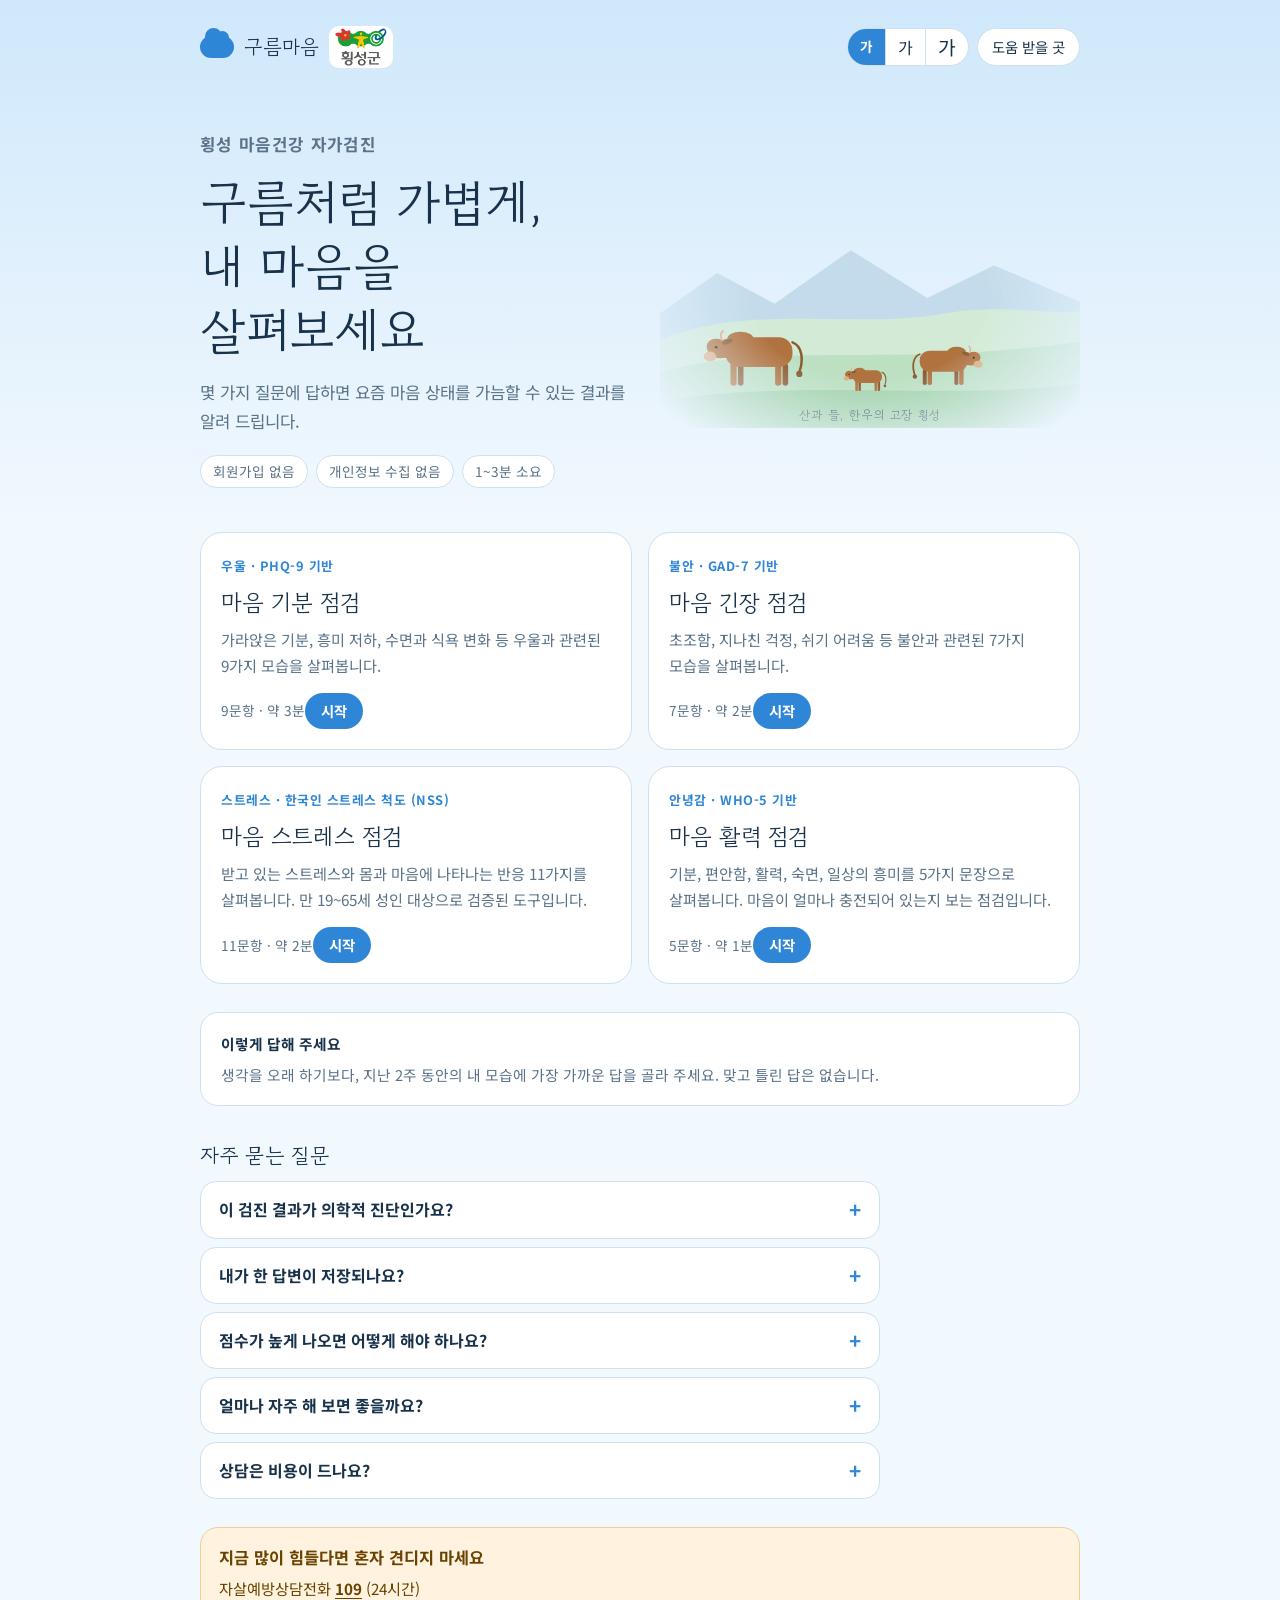
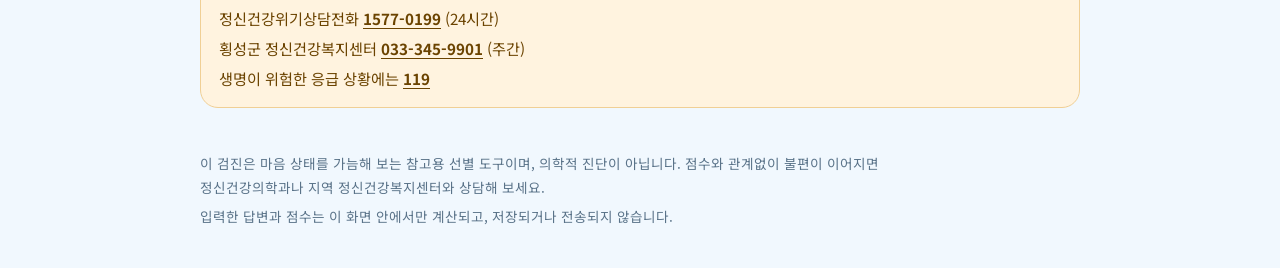
==== index.html @ 6be69896 "Add files via upload" ====
<!doctype html>
<html lang="ko">
<head>
<meta charset="utf-8">
<meta name="viewport" content="width=device-width, initial-scale=1">
<title>구름마음 자가검진</title>
<link rel="stylesheet" href="https://fonts.googleapis.com/css2?family=Gowun+Dodum&family=Noto+Sans+KR:wght@400;500;700&display=swap">
<style>
/* Layout: 하늘 위 구름 무대. 왼쪽 정렬 소개 + 오른쪽 구름 장식, 검진은 한 화면 한 문항 */
:root {
  --sky-top: #cfe8fb;
  --sky-bot: #f1f8fe;
  --bg: #eaf5fd;
  --card: #ffffff;
  --fg: #17324a;
  --muted: #5a7389;
  --line: #cfe0ee;
  --accent: #2f86d6;
  --accent-fg: #ffffff;
  --accent-soft: #dcecfb;
  --cloud: #ffffff;
  --warn-bg: #fff3df;
  --warn-fg: #6b4300;
  --warn-line: #f0cf95;
  --f-display: "Gowun Dodum", "Noto Sans KR", "Apple SD Gothic Neo", "Malgun Gothic", sans-serif;
  --f-body: "Noto Sans KR", "Apple SD Gothic Neo", "Malgun Gothic", sans-serif;
}
@media (prefers-color-scheme: dark) {
  :root:not([data-theme="light"]) {
    --sky-top: #0f2238; --sky-bot: #14293f; --bg: #10253a; --card: #19324a;
    --fg: #e6f0f9; --muted: #9db4c8; --line: #2b4863; --accent: #6bb4f5;
    --accent-fg: #0b1d2f; --accent-soft: #223f5a; --cloud: #2a4a68;
    --warn-bg: #3a2f1a; --warn-fg: #f3d9a4; --warn-line: #6b5326;
    color-scheme: dark;
  }
}
:root[data-theme="dark"] {
  --sky-top: #0f2238; --sky-bot: #14293f; --bg: #10253a; --card: #19324a;
  --fg: #e6f0f9; --muted: #9db4c8; --line: #2b4863; --accent: #6bb4f5;
  --accent-fg: #0b1d2f; --accent-soft: #223f5a; --cloud: #2a4a68;
  --warn-bg: #3a2f1a; --warn-fg: #f3d9a4; --warn-line: #6b5326;
  color-scheme: dark;
}
* { box-sizing: border-box; }
html, body { min-height: 100%; }
body {
  margin: 0;
  background: var(--bg);
  background-image: linear-gradient(180deg, var(--sky-top) 0, var(--sky-bot) 520px);
  background-repeat: no-repeat;
  color: var(--fg);
  font-family: var(--f-body);
  font-size: 1rem;
  line-height: 1.7;
  word-break: keep-all;
  padding-left: max(16px, env(safe-area-inset-left, 0px));
  padding-right: max(16px, env(safe-area-inset-right, 0px));
  padding-block: 20px 40px;
  overflow-x: hidden;
}
.wrap { max-width: 880px; margin: 0 auto; position: relative; z-index: 1; }
h1, h2, h3 { font-family: var(--f-display); font-weight: 400; margin: 0; text-wrap: balance; line-height: 1.3; }
p { margin: 0; }
button { font: inherit; color: inherit; cursor: pointer; }
:focus-visible { outline: 3px solid var(--accent); outline-offset: 2px; }

/* clouds */
.sky { position: absolute; inset: 0 0 auto 0; height: 560px; overflow: hidden; pointer-events: none; z-index: 0; }
.cloud { position: absolute; width: 180px; height: 54px; background: var(--cloud); border-radius: 60px; opacity: .9; animation: drift 60s linear infinite; }
.cloud::before, .cloud::after { content: ""; position: absolute; background: var(--cloud); border-radius: 50%; }
.cloud::before { width: 80px; height: 80px; left: 24px; top: -38px; }
.cloud::after { width: 58px; height: 58px; right: 28px; top: -26px; }
.c1 { top: 70px; left: -200px; animation-duration: 90s; }
.c2 { top: 200px; left: -200px; transform: scale(.62); animation-duration: 120s; animation-delay: -50s; opacity: .7; }
.c3 { top: 340px; left: -200px; transform: scale(1.2); animation-duration: 150s; animation-delay: -90s; opacity: .55; }
@keyframes drift { to { translate: calc(100vw + 420px) 0; } }
@media (prefers-reduced-motion: reduce) { .cloud { animation: none; left: 60%; } .c2 { left: 10%; } .c3 { left: 35%; } }

/* header */
.top { display: flex; align-items: center; justify-content: space-between; gap: 12px; }
.brand { display: inline-flex; align-items: center; gap: 10px; font-family: var(--f-display); font-size: 1.25rem; text-decoration: none; color: var(--fg); background: none; border: 0; padding: 6px 0; }
.brand i { width: 34px; height: 22px; background: var(--accent); border-radius: 14px; position: relative; display: inline-block; }
.brand i::before { content: ""; position: absolute; width: 17px; height: 17px; border-radius: 50%; background: var(--accent); left: 5px; top: -8px; }
.brand i::after { content: ""; position: absolute; width: 13px; height: 13px; border-radius: 50%; background: var(--accent); right: 5px; top: -5px; }
.help-link { font-size: .9rem; color: var(--fg); background: var(--card); border: 1px solid var(--line); border-radius: 999px; padding: 6px 14px; text-decoration: none; }

/* home */
.hero { padding: 56px 0 36px; max-width: 560px; }
.eyebrow { font-size: .85rem; letter-spacing: .08em; color: var(--accent); font-weight: 700; margin-bottom: 10px; }
.hero h1 { font-size: clamp(2rem, 7vw, 3.1rem); margin-bottom: 16px; }
.hero p { color: var(--muted); font-size: 1.05rem; }
.facts { display: flex; flex-wrap: wrap; gap: 8px; margin-top: 20px; }
.facts span { font-size: .85rem; background: var(--card); border: 1px solid var(--line); border-radius: 999px; padding: 4px 12px; color: var(--muted); }

.tests { display: grid; grid-template-columns: repeat(2, minmax(0, 1fr)); gap: 16px; margin-top: 8px; }
@media (max-width: 620px) { .tests { grid-template-columns: minmax(0, 1fr); } }
.test-card { text-align: left; background: var(--card); border: 1px solid var(--line); border-radius: 22px; padding: 22px 20px 20px; display: flex; flex-direction: column; gap: 10px; min-width: 0; transition: transform .15s, border-color .15s; }
.test-card:hover { transform: translateY(-3px); border-color: var(--accent); }
.test-card .tag { font-size: .8rem; color: var(--accent); font-weight: 700; letter-spacing: .04em; }
.test-card h2 { font-size: 1.45rem; }
.test-card p { color: var(--muted); font-size: .95rem; flex: 1; }
.test-card .meta { font-size: .85rem; color: var(--muted); display: flex; justify-content: space-between; align-items: center; margin-top: 4px; }
.test-card .go { background: var(--accent); color: var(--accent-fg); border-radius: 999px; padding: 6px 16px; font-weight: 700; font-size: .9rem; }

.notice { margin-top: 28px; background: var(--card); border: 1px solid var(--line); border-radius: 18px; padding: 18px 20px; color: var(--muted); font-size: .92rem; display: grid; gap: 6px; }
.notice b { color: var(--fg); }

/* quiz */
.panel { margin-top: 36px; background: var(--card); border: 1px solid var(--line); border-radius: 26px; padding: clamp(20px, 5vw, 36px); max-width: 680px; }
.panel-head { display: flex; justify-content: space-between; align-items: baseline; gap: 12px; flex-wrap: wrap; margin-bottom: 14px; }
.panel-head h2 { font-size: 1.3rem; }
.count { font-size: .9rem; color: var(--muted); font-variant-numeric: tabular-nums; }
.bar { height: 10px; background: var(--accent-soft); border-radius: 999px; overflow: hidden; margin-bottom: 26px; }
.bar > div { height: 100%; background: var(--accent); border-radius: 999px; transition: width .3s; }
.period { font-size: .85rem; color: var(--muted); margin-bottom: 6px; }
.q { font-family: var(--f-display); font-size: clamp(1.3rem, 4.6vw, 1.7rem); line-height: 1.5; margin-bottom: 22px; min-height: 3.2em; }
.opts { display: grid; gap: 10px; }
.opt { text-align: left; background: var(--bg); border: 2px solid var(--line); border-radius: 16px; padding: 13px 16px; font-size: 1rem; width: 100%; transition: border-color .12s, background .12s; }
.opt:hover { border-color: var(--accent); }
.opt[aria-pressed="true"] { border-color: var(--accent); background: var(--accent-soft); font-weight: 700; }
.nav { display: flex; justify-content: space-between; gap: 10px; margin-top: 22px; }
.btn { background: transparent; border: 1px solid var(--line); border-radius: 999px; padding: 9px 20px; color: var(--fg); }
.btn.primary { background: var(--accent); color: var(--accent-fg); border-color: var(--accent); font-weight: 700; }
.btn[disabled] { opacity: .4; cursor: default; }

/* result */
.score-row { display: flex; align-items: baseline; gap: 14px; flex-wrap: wrap; margin: 6px 0 14px; }
.score { font-family: var(--f-display); font-size: 3.6rem; line-height: 1; font-variant-numeric: tabular-nums; }
.score small { font-size: 1.2rem; color: var(--muted); }
.level { background: var(--accent-soft); color: var(--fg); border-radius: 999px; padding: 4px 16px; font-weight: 700; }
.scale { display: flex; gap: 4px; margin: 18px 0 8px; }
.scale div { flex: 1; height: 12px; border-radius: 6px; background: var(--accent-soft); min-width: 0; }
.scale div.on { background: var(--accent); }
.scale-labels { display: flex; gap: 4px; font-size: .72rem; color: var(--muted); }
.scale-labels span { flex: 1; text-align: center; min-width: 0; }
.advice { margin-top: 18px; color: var(--fg); }
.crisis { margin-top: 20px; background: var(--warn-bg); color: var(--warn-fg); border: 1px solid var(--warn-line); border-radius: 18px; padding: 16px 18px; font-size: .95rem; display: grid; gap: 4px; }
.crisis b { font-size: 1.02rem; }
.crisis .num { font-variant-numeric: tabular-nums; font-weight: 700; }
.note { margin-top: 10px; font-size: .85rem; color: var(--muted); }
.result-actions { display: flex; flex-wrap: wrap; gap: 10px; margin-top: 24px; }

footer { margin-top: 44px; font-size: .85rem; color: var(--muted); max-width: 680px; display: grid; gap: 6px; }
#help { margin-top: 28px; }

/* 글자 크기 */
:root { --scale: 1; font-size: calc(16px * var(--scale)); }
:root[data-fs="1"] { --scale: 1.15; }
:root[data-fs="2"] { --scale: 1.3; }
.tools { display: flex; align-items: center; gap: 8px; flex-wrap: wrap; justify-content: flex-end; }
.fs { display: inline-flex; border: 1px solid var(--line); border-radius: 999px; background: var(--card); overflow: hidden; }
.fs button { background: none; border: 0; padding: 6px 12px; color: var(--fg); line-height: 1.3; }
.fs button + button { border-left: 1px solid var(--line); }
.fs button[aria-pressed="true"] { background: var(--accent); color: var(--accent-fg); font-weight: 700; }
.fs .s0 { font-size: .85rem; } .fs .s1 { font-size: 1rem; } .fs .s2 { font-size: 1.2rem; }
a.num { color: inherit; text-decoration: underline; text-underline-offset: 3px; }

/* 결과: 다음 행동, 상담 연결 */
.todo { margin-top: 22px; }
.todo h3, .contact h3 { font-size: 1.1rem; margin-bottom: 8px; }
.todo ul { list-style: none; margin: 0; padding: 0; display: grid; gap: 8px; }
.todo li { background: var(--bg); border: 1px solid var(--line); border-radius: 14px; padding: 10px 14px; }
.contact { margin-top: 22px; border: 1px solid var(--line); border-radius: 18px; padding: 16px 18px; display: grid; gap: 6px; }
.contact p { color: var(--muted); font-size: .92rem; }
.contact .row { display: flex; justify-content: space-between; gap: 10px; flex-wrap: wrap; align-items: baseline; border-top: 1px solid var(--line); padding-top: 8px; }
.contact .row:first-of-type { border-top: 0; }
.contact .row span { min-width: 0; }
.contact .row .num { font-weight: 700; font-variant-numeric: tabular-nums; }

/* 자주 묻는 질문 */
#faq { margin-top: 36px; max-width: 680px; }
#faq h2 { font-size: 1.3rem; margin-bottom: 12px; }
#faq details { background: var(--card); border: 1px solid var(--line); border-radius: 16px; padding: 0 18px; margin-bottom: 8px; }
#faq summary { cursor: pointer; padding: 14px 0; font-weight: 700; list-style: none; display: flex; justify-content: space-between; gap: 12px; }
#faq summary::-webkit-details-marker { display: none; }
#faq summary::after { content: "+"; color: var(--accent); font-size: 1.3rem; line-height: 1.3; }
#faq details[open] summary::after { content: "−"; }
#faq details p { color: var(--muted); padding-bottom: 14px; }

/* 횡성 정체성, 마음 날씨 */
:root {
  --ridge: #c3dbea; --cloud2: #dfe7ee; --cloud3: #cdd7e0;
  --m0a: #bfe2fb; --m0b: #eef8ff; --m1a: #c9e1f3; --m1b: #eaf3fa;
  --m2a: #cfd9e3; --m2b: #e8eef3; --m3a: #b9c7d5; --m3b: #dde6ee;
}
@media (prefers-color-scheme: dark) {
  :root:not([data-theme="light"]) {
    --ridge: #1b3550; --cloud2: #3a5169; --cloud3: #46607a;
    --m0a: #1e4a74; --m0b: #2b5f8c; --m1a: #1f3f5f; --m1b: #2a4d6e;
    --m2a: #1d3045; --m2b: #25394e; --m3a: #172636; --m3b: #1e3042;
  }
}
:root[data-theme="dark"] {
  --ridge: #1b3550; --cloud2: #3a5169; --cloud3: #46607a;
  --m0a: #1e4a74; --m0b: #2b5f8c; --m1a: #1f3f5f; --m1b: #2a4d6e;
  --m2a: #1d3045; --m2b: #25394e; --m3a: #172636; --m3b: #1e3042;
}
.sky[data-mood="2"] { --cloud: var(--cloud2); }
.sky[data-mood="3"] { --cloud: var(--cloud3); }
.sky[data-mood="3"] .cloud { opacity: .97; }
.brand .loc-logo { height: 42px; width: auto; border-radius: 10px; background: #fff; padding: 2px 6px; }
.brand .loc { font-family: var(--f-body); font-size: .72rem; color: var(--accent); border: 1px solid var(--accent); border-radius: 999px; padding: 0 8px; line-height: 1.6; }
.pasture .cap { position: absolute; left: 0; right: 0; bottom: 3px; text-align: center; font-family: var(--f-display); font-size: .8rem; color: var(--fg); opacity: .7; letter-spacing: .04em; }

.weather { margin: 4px 0 18px; border-radius: 20px; overflow: hidden; background: linear-gradient(180deg, var(--sa), var(--sb)); }
.weather.m0 { --sa: var(--m0a); --sb: var(--m0b); }
.weather.m1 { --sa: var(--m1a); --sb: var(--m1b); --cloud: var(--cloud); }
.weather.m2 { --sa: var(--m2a); --sb: var(--m2b); --cloud: var(--cloud2); }
.weather.m3 { --sa: var(--m3a); --sb: var(--m3b); --cloud: var(--cloud3); }
.weather svg { display: block; width: 100%; height: auto; max-height: 200px; }
.weather .sc-cloud { fill: var(--cloud); }
.weather .rain line { stroke: var(--accent); stroke-width: 2; stroke-linecap: round; opacity: 0; animation: fall 1.2s linear infinite; }
@keyframes fall { 0% { transform: translateY(-6px); opacity: 0; } 30% { opacity: .8; } 100% { transform: translateY(24px); opacity: 0; } }
@media (prefers-reduced-motion: reduce) { .weather .rain line { animation: none; opacity: .6; } }
.weather .wcap { padding: 10px 16px 14px; background: var(--card); display: flex; flex-wrap: wrap; gap: 2px 12px; align-items: baseline; }
.weather .wname { font-family: var(--f-display); font-size: 1.25rem; }
.weather .wtext { color: var(--muted); font-size: .92rem; }

/* 한우 목장 풍경 */
:root { --hill1: #d3ebd6; --hill2: #bde0c3; --hill3: #a5d3ad; --cow: #b0723f; --cow-dark: #8c5a31; --cow-muzzle: #dcae84; --cow-eye: #2b1a10; }
@media (prefers-color-scheme: dark) {
  :root:not([data-theme="light"]) { --hill1: #1d3a3c; --hill2: #183234; --hill3: #132a2b; --cow: #c48d5c; --cow-dark: #a3714a; --cow-muzzle: #e0b690; }
}
:root[data-theme="dark"] { --hill1: #1d3a3c; --hill2: #183234; --hill3: #132a2b; --cow: #c48d5c; --cow-dark: #a3714a; --cow-muzzle: #e0b690; }
.hero-band { display: grid; grid-template-columns: minmax(0, 1fr) minmax(0, 420px); gap: 8px 20px; align-items: center; }
.hero-band .hero { max-width: none; }
.hero-scene { -webkit-mask-image: radial-gradient(ellipse 62% 70% at 50% 50%, #000 45%, transparent 100%); mask-image: radial-gradient(ellipse 62% 70% at 50% 50%, #000 45%, transparent 100%); }
.hero-scene svg { display: block; width: 100%; height: auto; }
@media (max-width: 760px) {
  .hero-band { grid-template-columns: minmax(0, 1fr); gap: 0; }
  .hero-band .hero { padding-bottom: 8px; }
  .hero-scene { max-width: 340px; margin: 0 auto; width: 100%; }
}
.pasture { position: relative; height: 170px; margin: 28px calc(50% - 50vw) -40px; overflow: hidden; pointer-events: none; }
.pasture .hills { position: absolute; inset: 0; width: 100%; height: 100%; }
.pasture .cow { position: absolute; height: auto; }
.cow1 { left: 7%; bottom: 20px; width: clamp(84px, 14vw, 128px); }
.cow2 { left: 58%; bottom: 40px; width: clamp(64px, 10vw, 92px); transform: scaleX(-1); }
.cow3 { left: 72%; bottom: 18px; width: clamp(46px, 7vw, 64px); }
@media (max-width: 480px) { .cow3 { display: none; } .cow2 { left: 62%; } }
.cw-body { fill: var(--cow); }
.cw-dark { fill: var(--cow-dark); }
.cw-muzzle { fill: var(--cow-muzzle); }
.cw-eye { fill: var(--cow-eye); }
.cw-tail { fill: none; stroke: var(--cow-dark); stroke-width: 4; stroke-linecap: round; }
.cw-horn { fill: none; stroke: var(--cow-muzzle); stroke-width: 3; stroke-linecap: round; }
</style>
</head>
<body><svg width="0" height="0" style="position:absolute" aria-hidden="true" focusable="false">
  <defs>
    <symbol id="hanwoo" viewBox="0 0 200 130">
      <path class="cw-tail" d="M152 50 C168 56 170 78 163 98"/>
      <circle class="cw-dark" cx="163" cy="101" r="5"/>
      <rect class="cw-dark" x="64" y="84" width="9" height="36" rx="4"/>
      <rect class="cw-dark" x="136" y="84" width="9" height="36" rx="4"/>
      <rect class="cw-body" x="44" y="42" width="108" height="48" rx="22"/>
      <ellipse class="cw-body" cx="68" cy="44" rx="21" ry="11"/>
      <rect class="cw-body" x="52" y="80" width="10" height="40" rx="4"/>
      <rect class="cw-body" x="124" y="80" width="10" height="40" rx="4"/>
      <path class="cw-body" d="M40 46 L58 42 L60 78 L38 74 Z"/>
      <ellipse class="cw-body" cx="32" cy="60" rx="19" ry="15" transform="rotate(25 32 60)"/>
      <ellipse class="cw-muzzle" cx="19" cy="73" rx="10" ry="8"/>
      <ellipse class="cw-dark" cx="47" cy="49" rx="9" ry="4" transform="rotate(-20 47 49)"/>
      <path class="cw-horn" d="M38 46 Q34 36 40 32"/>
      <circle class="cw-eye" cx="29" cy="58" r="2.2"/>
    </symbol>
  </defs>
</svg>

<div class="sky" aria-hidden="true"><div class="cloud c1"></div><div class="cloud c2"></div><div class="cloud c3"></div></div>

<div class="wrap">
  <header class="top">
    <button class="brand" id="brand" type="button"><i aria-hidden="true"></i>구름마음<img class="loc-logo" alt="횡성군" width="207" height="150" src="[data-uri]"></button>
    <div class="tools">
      <div class="fs" role="group" aria-label="글자 크기">
        <button type="button" class="s0" data-fs="0" aria-label="글자 보통" aria-pressed="true">가</button>
        <button type="button" class="s1" data-fs="1" aria-label="글자 크게" aria-pressed="false">가</button>
        <button type="button" class="s2" data-fs="2" aria-label="글자 아주 크게" aria-pressed="false">가</button>
      </div>
      <a class="help-link" href="#help" id="helpLink">도움 받을 곳</a>
    </div>
  </header>

  <main id="app"></main>

  <section id="faq" aria-label="자주 묻는 질문">
    <h2>자주 묻는 질문</h2>
    <details><summary>이 검진 결과가 의학적 진단인가요?</summary><p>아닙니다. 지난 2주간의 마음 상태를 가늠해 보는 참고용 선별 도구입니다. 정확한 진단은 정신건강의학과 전문의의 면담으로 이루어집니다.</p></details>
    <details><summary>내가 한 답변이 저장되나요?</summary><p>답변과 점수는 이 화면 안에서만 계산되고 저장되거나 전송되지 않습니다. 창을 닫으면 사라집니다.</p></details>
    <details><summary>점수가 높게 나오면 어떻게 해야 하나요?</summary><p>결과 화면에 안내된 단계별 방법을 먼저 살펴보시고, 불편이 이어지면 횡성군 정신건강복지센터 등 전문 기관에 상담해 보세요. 점수와 관계없이 힘들다면 언제든 상담할 수 있습니다.</p></details>
    <details><summary>얼마나 자주 해 보면 좋을까요?</summary><p>우울과 불안 검진은 지난 2주를 기준으로 하므로, 2주 이상 간격을 두고 다시 해 보시길 권합니다. 마음이 크게 힘들 때는 간격과 관계없이 상담을 먼저 받으세요.</p></details>
    <details><summary>상담은 비용이 드나요?</summary><p>비용과 이용 방법은 다를 수 있으니 먼저 전화로 문의해 주세요. 자살예방상담전화 109와 정신건강위기상담전화 1577-0199, 횡성군 정신건강복지센터 033-345-9901은 무료로 이용할 수 있습니다.</p></details>
  </section>

  <section id="help" aria-label="도움이 필요하시다면?">
    <div class="crisis">
      <b>지금 많이 힘들다면 혼자 견디지 마세요</b>
      <span>자살예방상담전화 <span class="num">109</span> (24시간)</span>
      <span>정신건강위기상담전화 <span class="num">1577-0199</span> (24시간)</span>
      <span>횡성군 정신건강복지센터 <span class="num">033-345-9901</span> (주간)</span>
      <span>생명이 위험한 응급 상황에는 <span class="num">119</span></span>
    </div>
  </section>

  <footer>
    <p>이 검진은 마음 상태를 가늠해 보는 참고용 선별 도구이며, 의학적 진단이 아닙니다. 점수와 관계없이 불편이 이어지면 정신건강의학과나 지역 정신건강복지센터와 상담해 보세요.</p>
    <p>입력한 답변과 점수는 이 화면 안에서만 계산되고, 저장되거나 전송되지 않습니다.</p>
  </footer>

</div>

<script>
var FREQ4 = ["전혀 없었다", "며칠 동안 있었다", "일주일 이상 있었다", "거의 매일 있었다"];
var FREQ_NSS = ["전혀 그렇지 않다", "가끔 그렇다", "자주 그렇다", "거의 매일 그렇다"];
var FREQ6 = ["전혀 아니었다", "가끔 그랬다", "절반 이하로 그랬다", "절반 이상 그랬다", "대부분 그랬다", "항상 그랬다"];

var TESTS = {
  phq9: {
    tag: "우울", name: "마음 기분 점검", sub: "PHQ-9 기반", period: "지난 2주 동안, 다음과 같은 일이 얼마나 자주 있었나요?",
    desc: "가라앉은 기분, 흥미 저하, 수면과 식욕 변화 등 우울과 관련된 9가지 모습을 살펴봅니다.",
    opts: FREQ4, max: 27, minutes: 3,
    items: [
      "일에 흥미나 즐거움을 거의 느끼지 못했다",
      "기분이 가라앉거나 우울하거나 희망이 없다고 느꼈다",
      "잠들기 어렵거나, 자주 깨거나, 너무 많이 잤다",
      "피곤하고 기운이 없었다",
      "입맛이 없거나 반대로 너무 많이 먹었다",
      "내가 실패자 같거나, 나 자신이나 가족을 실망시켰다고 느꼈다",
      "신문을 읽거나 TV를 보는 일에 집중하기 어려웠다",
      "다른 사람이 알아챌 만큼 말과 행동이 느려졌거나, 반대로 가만히 있지 못하고 안절부절못했다",
      "차라리 죽는 게 낫겠다는 생각이나 스스로를 해치고 싶은 생각이 들었다"
    ],
    levels: [
      { to: 4, name: "거의 없음", text: "지금은 우울과 관련된 불편이 크지 않은 편입니다. 규칙적인 수면과 가벼운 산책, 사람들과의 대화처럼 평소 마음을 돌보는 습관을 이어 가세요." },
      { to: 9, name: "가벼운 수준", text: "가벼운 우울 증상이 있을 수 있습니다. 잠, 식사, 햇볕 쬐기 같은 생활 리듬을 먼저 살펴보고, 2주 뒤 다시 한번 점검해 보세요. 불편이 이어지면 상담을 권합니다." },
      { to: 14, name: "중간 수준", text: "일상에 영향을 줄 만한 우울 증상이 있을 수 있습니다. 가까운 정신건강복지센터나 의료기관에서 전문가와 이야기해 보시길 권합니다." },
      { to: 19, name: "다소 심한 수준", text: "우울 증상이 꽤 뚜렷합니다. 혼자 버티기보다 가까운 시일 안에 정신건강의학과 진료나 전문 상담을 받아 보세요." },
      { to: 27, name: "심한 수준", text: "우울 증상이 많이 심한 상태일 수 있습니다. 되도록 빨리 정신건강의학과 진료를 받아 보시길 강하게 권합니다. 주변 사람에게 지금 상태를 알리는 것도 큰 도움이 됩니다." }
    ],
    risk: 8
  },
  gad7: {
    tag: "불안", name: "마음 긴장 점검", sub: "GAD-7 기반", period: "지난 2주 동안, 다음과 같은 일이 얼마나 자주 있었나요?",
    desc: "초조함, 지나친 걱정, 쉬기 어려움 등 불안과 관련된 7가지 모습을 살펴봅니다.",
    opts: FREQ4, max: 21, minutes: 2,
    items: [
      "초조하거나 불안하거나 긴장되었다",
      "걱정을 멈추거나 조절하기 어려웠다",
      "여러 가지 일에 대해 지나치게 걱정했다",
      "편안하게 쉬기가 어려웠다",
      "너무 안절부절못해서 가만히 있기 힘들었다",
      "쉽게 짜증이 나거나 화가 났다",
      "끔찍한 일이 생길 것 같아 두려웠다"
    ],
    levels: [
      { to: 4, name: "거의 없음", text: "불안과 관련된 불편은 크지 않은 편입니다. 지금의 생활 리듬과 휴식 방법을 잘 유지해 주세요." },
      { to: 9, name: "가벼운 수준", text: "가벼운 불안이 있을 수 있습니다. 천천히 숨 쉬기, 스트레칭, 카페인 줄이기 같은 방법을 시도해 보고 2주 뒤 다시 점검해 보세요." },
      { to: 14, name: "중간 수준", text: "일상에 영향을 줄 수 있는 불안이 있을 수 있습니다. 지역 정신건강복지센터나 의료기관에서 상담해 보시길 권합니다." },
      { to: 21, name: "심한 수준", text: "불안 증상이 심한 상태일 수 있습니다. 가까운 시일 안에 정신건강의학과 진료나 전문 상담을 받아 보세요." }
    ]
  },
  who5: {
    tag: "안녕감", name: "마음 활력 점검", sub: "WHO-5 기반", period: "지난 2주 동안, 나는 이렇게 지냈다.",
    desc: "기분, 편안함, 활력, 숙면, 일상의 흥미를 5가지 문장으로 살펴봅니다. 마음이 얼마나 충전되어 있는지 보는 점검입니다.",
    opts: FREQ6, base: 0, max: 25, minutes: 1, percent: true,
    items: [
      "밝고 기분 좋게 지냈다",
      "차분하고 편안하게 지냈다",
      "활기차고 힘이 넘쳤다",
      "상쾌하고 푹 쉰 느낌으로 일어났다",
      "하루하루가 흥미로운 일들로 채워져 있었다"
    ],
    levels: [
      { to: 28, name: "많이 낮음", text: "마음의 활력이 많이 떨어져 있는 상태일 수 있습니다. 우울 점검도 함께 해 보시고, 가까운 전문가와 상담해 보시길 권합니다." },
      { to: 50, name: "낮은 편", text: "마음의 활력이 낮은 편입니다. 충분한 휴식과 즐거운 활동을 일부러 일정에 넣어 보고, 우울 점검도 함께 해 보세요." },
      { to: 76, name: "보통", text: "대체로 무난하게 지내고 있습니다. 활력을 더하는 활동이 무엇인지 찾아 꾸준히 이어 가 보세요." },
      { to: 100, name: "좋은 편", text: "마음이 잘 충전되어 있는 상태입니다. 지금의 좋은 습관을 이어 가세요." }
    ]
  },
  /* 한국인 스트레스 척도(NSS) 표준형 11문항. 보건복지부 한국인 정신건강 척도 사용자 지침서 표35, 점수 구분은 같은 지침서 4장 해석 기준 */
  nss: {
    tag: "스트레스", name: "마음 스트레스 점검", sub: "한국인 스트레스 척도 (NSS)", period: "최근 2주간, 각 문항에 해당하는 증상을 얼마나 자주 경험하였나요?",
    desc: "받고 있는 스트레스와 몸과 마음에 나타나는 반응 11가지를 살펴봅니다. 만 19~65세 성인 대상으로 검증된 도구입니다.",
    opts: FREQ_NSS, max: 33, minutes: 2,
    note: "이 도구는 만 19~65세 성인을 대상으로 검증되었습니다. 청소년과 65세 이상은 참고용으로만 봐 주세요.",
    items: [
      "스트레스를 많이 받는다",
      "변화에 적응하기 어렵다",
      "문제가 생기면 직접 처리할 자신이 없다",
      "머리가 아프다",
      "어지럽다",
      "소화가 안 된다",
      "가슴이 답답하다",
      "불안하고 초조하다",
      "쉽게 화가 난다",
      "쉽게 짜증이 난다",
      "뭘 자꾸 먹게 된다"
    ],
    levels: [
      { to: 10, name: "낮은 수준", text: "스트레스가 낮은 수준입니다. 지금의 휴식과 생활 리듬을 잘 이어 가세요." },
      { to: 20, name: "중등도 이상", text: "중등도 이상의 스트레스가 있을 수 있습니다. 11점 이상이면 정신건강의학과 등 전문가의 평가를 받아 보시길 권합니다." },
      { to: 33, name: "매우 높은 수준", text: "매우 높은 수준의 스트레스입니다. 21점 이상은 전문적인 평가가 반드시 필요한 상태로 해석할 수 있으니, 가까운 시일 안에 정신건강의학과나 정신건강복지센터를 이용해 주세요." }
    ]
  }
};
var ORDER = ["phq9", "gad7", "nss", "who5"];

/* 단계별 오늘 해 볼 일 (levels 순서와 같음) */
var ACTIONS = {
  phq9: [
    ["매일 비슷한 시간에 자고 일어나는 리듬을 이어 가세요", "하루 15분 정도 햇볕을 쬐며 걸어 보세요", "가까운 사람과 안부를 나누는 시간을 가져 보세요"],
    ["취침 전 화면 보는 시간을 줄여 보세요", "오늘 할 수 있는 작은 일 하나만 정해서 해 보세요", "2주 뒤 이 검진을 다시 해 보세요"],
    ["하루 중 가장 컨디션이 좋은 시간에 가벼운 산책을 해 보세요", "지금 느끼는 감정을 믿을 만한 사람에게 이야기해 보세요", "상담 예약을 이번 주 안에 해 보세요"],
    ["혼자 견디지 말고 가까운 사람에게 지금 상태를 알려 주세요", "정신건강의학과나 센터 상담을 가까운 날짜로 잡아 보세요", "잠과 식사를 최소한이라도 챙겨 보세요"],
    ["오늘 안에 가족이나 가까운 사람에게 힘든 상태를 알려 주세요", "아래 연락처로 전화해 상담을 받아 보세요", "되도록 빨리 정신건강의학과 진료를 받아 보세요"]
  ],
  gad7: [
    ["지금의 휴식 방법을 꾸준히 이어 가세요", "가벼운 운동이나 스트레칭을 생활에 넣어 보세요", "충분히 자고 규칙적으로 식사하세요"],
    ["천천히 숨을 4초 들이쉬고 6초 내쉬기를 다섯 번 해 보세요", "커피와 에너지 음료를 줄여 보세요", "걱정되는 일을 종이에 적어 보세요"],
    ["걱정이 클 때 몸을 먼저 풀어 주는 스트레칭을 해 보세요", "믿을 만한 사람에게 걱정을 이야기해 보세요", "센터나 의료기관 상담을 알아보세요"],
    ["혼자 견디지 말고 가까운 사람에게 상태를 알려 주세요", "가까운 시일 안에 상담이나 진료 예약을 잡아 보세요", "숨이 가쁘면 천천히 내쉬는 호흡부터 해 보세요"]
  ],
  nss: [
    ["지금의 휴식 방법을 꾸준히 이어 가세요", "가벼운 산책이나 스트레칭을 생활에 넣어 보세요", "충분히 자고 규칙적으로 식사하세요"],
    ["스트레스가 쌓이는 상황이 언제인지 적어 보세요", "천천히 숨을 4초 들이쉬고 6초 내쉬기를 다섯 번 해 보세요", "믿을 만한 사람에게 힘든 점을 이야기하고, 상담도 알아보세요"],
    ["혼자 견디지 말고 가까운 사람에게 지금 상태를 알려 주세요", "가까운 시일 안에 정신건강의학과나 센터 상담을 잡아 보세요", "잠과 식사를 최소한이라도 챙겨 보세요"]
  ],
  who5: [
    ["충분히 쉬고 몸을 따뜻하게 돌봐 주세요", "우울 검진도 함께 해 보세요", "상담을 받아 보시길 권합니다"],
    ["즐거웠던 활동 하나를 이번 주 일정에 넣어 보세요", "가볍게 걷고 햇볕을 쬐어 보세요", "우울 검진도 함께 해 보세요"],
    ["활력을 주는 활동이 무엇인지 적어 보세요", "규칙적인 수면과 식사를 이어 가세요", "주변 사람과 시간을 보내 보세요"],
    ["지금의 좋은 습관을 이어 가세요", "힘들어하는 주변 사람에게 안부를 물어 보세요", "한 달 뒤 다시 점검해 보세요"]
  ]
};

/* 전화번호를 눌러 바로 걸 수 있게 합니다 (번호는 글자로도 항상 보입니다) */
function linkNums() {
  document.querySelectorAll("span.num").forEach(function (n) {
    var d = n.textContent.replace(/[^0-9]/g, "");
    if (!d) return;
    var a = document.createElement("a");
    a.className = "num";
    a.href = "tel:" + d;
    a.textContent = n.textContent;
    n.replaceWith(a);
  });
}

/* 글자 크기 (0 보통, 1 크게, 2 아주 크게) */
function setFs(v) {
  var root = document.documentElement;
  if (v === 0) root.removeAttribute("data-fs"); else root.setAttribute("data-fs", String(v));
  document.querySelectorAll(".fs button").forEach(function (b) {
    b.setAttribute("aria-pressed", String(Number(b.dataset.fs) === v));
  });
  try { localStorage.setItem("fs", String(v)); } catch (e) {}
}
document.querySelector(".fs").addEventListener("click", function (e) {
  var b = e.target.closest("button");
  if (b) setFs(Number(b.dataset.fs));
});
(function () {
  var v = 0;
  try { v = Number(localStorage.getItem("fs")) || 0; } catch (e) {}
  if (v > 0 && v <= 2) setFs(v);
})();

/* 방문 통계 (GoatCounter). GoatCounter 가입 시 정한 사이트 코드를 아래 따옴표 안에 넣으면 켜집니다.
   예) "maeum" → https://maeum.goatcounter.com 비워 두면 통계는 꺼져 있고 외부로 아무것도 보내지 않습니다. */
var GC_CODE = "";

function loadStats() {
  if (!GC_CODE) return;
  var s = document.createElement("script");
  s.async = true;
  s.src = "https://gc.zgo.at/count.js";
  s.setAttribute("data-goatcounter", "https://" + GC_CODE + ".goatcounter.com/count");
  document.head.appendChild(s);
  var p = document.createElement("p");
  p.textContent = "방문 횟수와 검진 완료 횟수를 세기 위해 GoatCounter 통계를 사용합니다. 쿠키를 쓰지 않으며, 답변과 점수는 보내지 않습니다.";
  var f = document.querySelector("footer");
  if (f) f.appendChild(p);
}

/* 검진을 끝까지 마친 횟수만 보냅니다. 답변과 점수는 보내지 않습니다. */
function track(path, title) {
  try {
    if (window.goatcounter && window.goatcounter.count) {
      window.goatcounter.count({ path: path, title: title, event: true });
    }
  } catch (e) {}
}

var app = document.getElementById("app");
var state = { id: null, i: 0, ans: [] };

function esc(s) { return String(s).replace(/[&<>]/g, function (c) { return { "&": "&amp;", "<": "&lt;", ">": "&gt;" }[c]; }); }

function setMood(m) {
  var s = document.querySelector(".sky");
  if (m === null) s.removeAttribute("data-mood"); else s.setAttribute("data-mood", String(m));
}

var WEATHER = [
  { name: "맑음", text: "마음이 티 없이 맑은 날이에요." },
  { name: "구름 조금", text: "구름이 조금 껴 있어요. 잠깐 쉬어 가요." },
  { name: "흐림", text: "마음에 구름이 많이 낀 날이에요. 혼자 두지 마세요." },
  { name: "비", text: "비가 내리는 날이에요. 혼자 맞지 말고 도움의 우산을 함께 써요." }
];

function cloudG(x, y, s) {
  return '<g transform="translate(' + x + " " + y + ") scale(" + s + ')" class="sc-cloud"><ellipse cx="30" cy="22" rx="30" ry="12"/><circle cx="22" cy="14" r="13"/><circle cx="42" cy="10" r="16"/></g>';
}
function sunG(x, y, r) {
  var rays = "";
  for (var a = 0; a < 8; a++) {
    var rad = a * Math.PI / 4, c = Math.cos(rad), d = Math.sin(rad);
    rays += '<line x1="' + (x + c * (r + 5)).toFixed(1) + '" y1="' + (y + d * (r + 5)).toFixed(1) + '" x2="' + (x + c * (r + 13)).toFixed(1) + '" y2="' + (y + d * (r + 13)).toFixed(1) + '" stroke="#ffc94d" stroke-width="3" stroke-linecap="round"/>';
  }
  return '<circle cx="' + x + '" cy="' + y + '" r="' + r + '" fill="#ffc94d"/>' + rays;
}
function sceneHtml(m) {
  var sky = "";
  if (m === 0) sky = sunG(74, 46, 20) + cloudG(290, 24, 0.7);
  if (m === 1) sky = sunG(96, 44, 20) + cloudG(62, 30, 1) + cloudG(300, 22, 0.6);
  if (m === 2) sky = cloudG(30, 16, 1.2) + cloudG(150, 34, 1) + cloudG(290, 12, 1.1);
  var rain = "";
  if (m === 3) {
    sky = cloudG(30, 12, 1.3) + cloudG(150, 28, 1.1) + cloudG(285, 8, 1.2);
    rain = '<g class="rain">';
    for (var k = 0; k < 14; k++) {
      var x = 30 + k * 26;
      rain += '<line x1="' + x + '" y1="64" x2="' + (x - 4) + '" y2="76" style="animation-delay:' + ((k % 5) * 0.22).toFixed(2) + 's"/>';
    }
    rain += "</g>";
  }
  var w = WEATHER[m];
  return '<div class="weather m' + m + '"><svg viewBox="0 0 400 140" preserveAspectRatio="xMidYMid slice" aria-hidden="true">' +
    sky + '<path d="M0 100 L60 74 L110 96 L170 62 L240 98 L300 70 L360 94 L400 80 L400 140 L0 140Z" fill="var(--ridge)"/>' +
    '<path d="M0 140 L0 112 C80 96 170 106 240 102 C310 98 360 106 400 100 L400 140Z" fill="var(--hill2)"/>' +
    '<use href="#hanwoo" x="245" y="64" width="100" height="65"/>' + rain + "</svg>" +
    '<div class="wcap"><span class="wname">오늘 마음 날씨 · ' + w.name + '</span><span class="wtext">' + w.text + "</span></div></div>";
}

/* 첫 화면 오른쪽(휴대폰에서는 소개 아래)에 놓이는 횡성 목장 풍경 */
var HERO_SCENE = '<div class="hero-scene" aria-hidden="true"><svg viewBox="0 0 440 270" preserveAspectRatio="xMidYMid meet">' +
  '<path d="M0 150 L60 108 L120 140 L200 84 L280 134 L350 100 L440 138 L440 270 L0 270Z" fill="var(--ridge)"/>' +
  '<path d="M0 178 C100 138 200 168 300 150 C360 140 410 152 440 148 L440 270 L0 270Z" fill="var(--hill1)"/>' +
  '<path d="M0 212 C120 178 240 208 440 180 L440 270 L0 270Z" fill="var(--hill2)"/>' +
  '<path d="M0 242 C150 218 300 242 440 224 L440 270 L0 270Z" fill="var(--hill3)"/>' +
  '<use href="#hanwoo" x="40" y="148" width="130" height="84.5"/>' +
  '<use href="#hanwoo" transform="translate(342 170) scale(-1 1)" x="0" y="0" width="92" height="59.8"/>' +
  '<use href="#hanwoo" x="190" y="198" width="56" height="36.4"/>' +
  '<text x="220" y="262" text-anchor="middle" font-family="Gowun Dodum, Noto Sans KR, sans-serif" font-size="13" letter-spacing="0.6" fill="var(--fg)" opacity="0.72">산과 들, 한우의 고장 횡성</text>' +
  "</svg></div>";

function renderHome() {
  setMood(null);
  state = { id: null, i: 0, ans: [] };
  var cards = ORDER.map(function (id) {
    var t = TESTS[id];
    return '<button class="test-card" type="button" data-test="' + id + '">' +
      '<span class="tag">' + t.tag + " · " + t.sub + "</span>" +
      "<h2>" + t.name + "</h2><p>" + t.desc + "</p>" +
      '<span class="meta"><span>' + t.items.length + "문항 · 약 " + t.minutes + '분</span><span class="go">시작</span></span></button>';
  }).join("");
  app.innerHTML =
    '<div class="hero-band"><section class="hero"><p class="eyebrow">횡성 마음건강 자가검진</p>' +
    "<h1>구름처럼 가볍게,<br>내 마음을 살펴보세요</h1>" +
    "<p>몇 가지 질문에 답하면 요즘 마음 상태를 가늠할 수 있는 결과를 알려 드립니다.</p>" +
    '<div class="facts"><span>회원가입 없음</span><span>개인정보 수집 없음</span><span>1~3분 소요</span></div></section>' + HERO_SCENE + "</div>" +
    '<section class="tests" aria-label="검진 선택">' + cards + "</section>" +
    '<div class="notice"><p><b>이렇게 답해 주세요</b></p><p>생각을 오래 하기보다, 지난 2주 동안의 내 모습에 가장 가까운 답을 골라 주세요. 맞고 틀린 답은 없습니다.</p></div>';
  window.scrollTo(0, 0);
}

function renderQuestion() {
  var t = TESTS[state.id], n = t.items.length, sel = state.ans[state.i];
  var opts = t.opts.map(function (label, v) {
    return '<button class="opt" type="button" data-v="' + v + '" aria-pressed="' + (sel === v) + '">' + esc(label) + "</button>";
  }).join("");
  app.innerHTML =
    '<section class="panel" aria-live="polite"><div class="panel-head"><h2>' + t.name + '</h2><span class="count">' + (state.i + 1) + " / " + n + "</span></div>" +
    '<div class="bar" role="progressbar" aria-valuemin="0" aria-valuemax="' + n + '" aria-valuenow="' + state.i + '"><div style="width:' + (state.i / n * 100) + '%"></div></div>' +
    '<p class="period">' + t.period + "</p>" +
    '<p class="q">' + esc(t.items[state.i]) + "</p>" +
    '<div class="opts">' + opts + "</div>" +
    '<div class="nav"><button class="btn" type="button" id="prev">' + (state.i === 0 ? "처음으로" : "이전") + "</button>" +
    '<button class="btn primary" type="button" id="next"' + (sel === undefined ? " disabled" : "") + ">" + (state.i === n - 1 ? "결과 보기" : "다음") + "</button></div></section>";
}

function renderResult() {
  var t = TESTS[state.id];
  track("complete-" + state.id, t.name + " 검진 완료");
  var raw = state.ans.reduce(function (a, b) { return a + b; }, 0);
  var shown = t.percent ? raw * 4 : raw;
  var lvIdx = 0;
  for (var k = 0; k < t.levels.length; k++) { if (shown <= t.levels[k].to) { lvIdx = k; break; } lvIdx = k; }
  var lv = t.levels[lvIdx];
  var unit = t.percent ? "/ 100" : "/ " + t.max;
  var segs = t.levels.map(function (_, j) { return '<div class="' + (j <= lvIdx ? "on" : "") + '"></div>'; }).join("");
  var labs = t.levels.map(function (l) { return "<span>" + l.name + "</span>"; }).join("");
  var risk = t.risk !== undefined && state.ans[t.risk] > 0;
  var concern = state.id === "who5" ? lvIdx <= 1 : lvIdx >= 1;
  var sev = state.id === "who5" ? t.levels.length - 1 - lvIdx : lvIdx;
  var mood = Math.round(sev / (t.levels.length - 1) * 3);
  if (risk) mood = Math.max(mood, 2);
  setMood(mood);
  var riskBox = risk ?
    '<div class="crisis"><b>마지막 문항에 응답하신 내용이 마음에 걸립니다</b><span>죽고 싶거나 스스로를 해치고 싶은 생각이 든다면, 점수와 상관없이 지금 바로 누군가에게 알려 주세요.</span><span>자살예방상담전화 <span class="num">109</span> (24시간, 무료)</span><span>정신건강위기상담전화 <span class="num">1577-0199</span></span><span>횡성군 정신건강복지센터 <span class="num">033-345-9901</span> (주간)</span><span>지금 위험하다고 느껴지면 <span class="num">119</span></span></div>' : "";
  var others = ORDER.filter(function (x) { return x !== state.id; }).map(function (x) {
    return '<button class="btn" type="button" data-test="' + x + '">' + TESTS[x].name + "</button>";
  }).join("");
  app.innerHTML =
    '<section class="panel"><div class="panel-head"><h2>' + t.name + ' 결과</h2><span class="count">' + t.sub + "</span></div>" + sceneHtml(mood) +
    '<div class="score-row"><span class="score">' + shown + " <small>" + unit + '</small></span><span class="level">' + lv.name + "</span></div>" +
    '<div class="scale" aria-hidden="true">' + segs + '</div><div class="scale-labels" aria-hidden="true">' + labs + "</div>" +
    '<p class="advice">' + lv.text + "</p>" + (t.note ? '<p class="note">' + t.note + "</p>" : "") + riskBox +
    '<div class="todo"><h3>오늘 해 볼 일</h3><ul>' + ACTIONS[state.id][lvIdx].map(function (a) { return "<li>" + a + "</li>"; }).join("") + "</ul></div>" +
    '<div class="contact"><h3>' + (concern ? "전문가와 이야기해 보고 싶다면" : "필요할 때 언제든 이용하세요") + "</h3>" +
    "<p>번호를 누르면 바로 전화를 걸 수 있습니다.</p>" +
    '<div class="row"><span>횡성군 정신건강복지센터 (주간)</span><span class="num">033-345-9901</span></div>' +
    '<div class="row"><span>정신건강위기상담전화 (24시간)</span><span class="num">1577-0199</span></div>' +
    '<div class="row"><span>자살예방상담전화 (24시간, 무료)</span><span class="num">109</span></div></div>' +
    '<div class="result-actions"><button class="btn primary" type="button" id="again">다시 하기</button><button class="btn" type="button" id="homeBtn">검진 목록</button>' + others + "</div></section>";
  linkNums();
  window.scrollTo(0, 0);
}

function start(id) {
  setMood(null);
  state = { id: id, i: 0, ans: [] };
  renderQuestion();
  window.scrollTo(0, 0);
}

app.addEventListener("click", function (e) {
  var el = e.target.closest("button");
  if (!el) return;
  if (el.dataset.test) { location.hash = el.dataset.test; return; }
  if (el.id === "again") { start(state.id); return; }
  if (el.id === "homeBtn") { location.hash = "home"; return; }
  if (!state.id) return;
  var n = TESTS[state.id].items.length;
  if (el.classList.contains("opt")) {
    state.ans[state.i] = Number(el.dataset.v);
    var last = state.i === n - 1;
    if (!last) { renderQuestion(); setTimeout(function () { state.i++; renderQuestion(); }, 180); }
    else { renderQuestion(); }
  } else if (el.id === "next") {
    if (state.ans[state.i] === undefined) return;
    if (state.i === n - 1) renderResult(); else { state.i++; renderQuestion(); }
  } else if (el.id === "prev") {
    if (state.i === 0) location.hash = "home"; else { state.i--; renderQuestion(); }
  }
});

document.getElementById("brand").addEventListener("click", function () {
  if (location.hash === "#home" || location.hash === "") renderHome(); else location.hash = "home";
});
document.getElementById("helpLink").addEventListener("click", function (e) {
  e.preventDefault();
  document.getElementById("help").scrollIntoView({ behavior: "smooth" });
});

function route() {
  var h = location.hash.replace("#", "");
  if (TESTS[h]) start(h); else renderHome();
}
window.addEventListener("hashchange", route);
route();
loadStats();
linkNums();
</script>
</body>
</html>
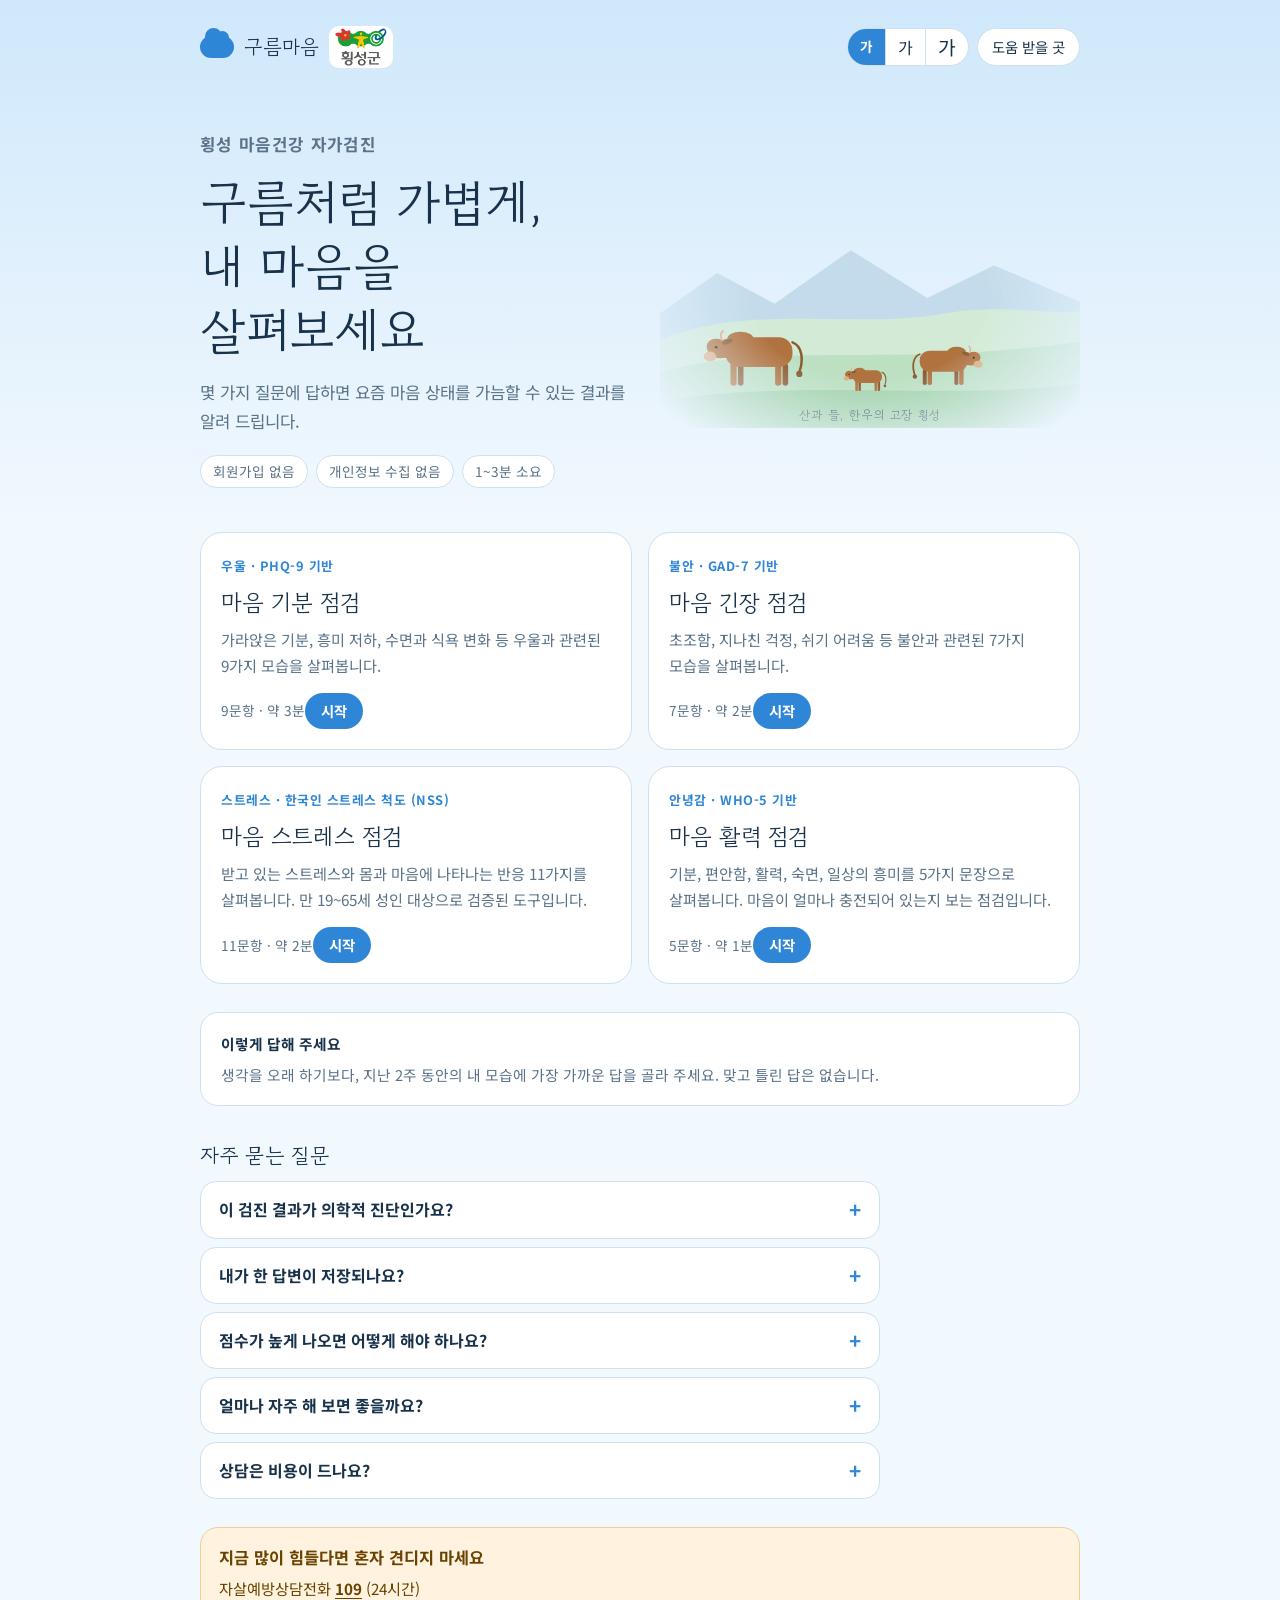
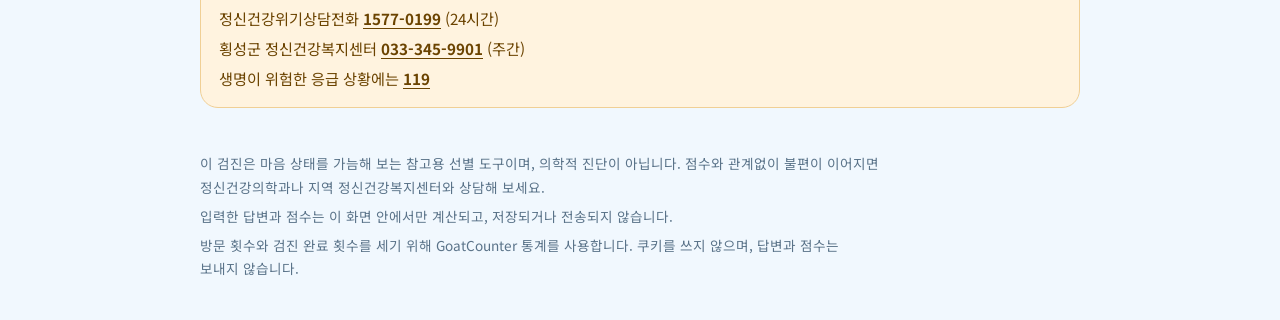
==== commit 6d9dc834: "Update GoatCounter site code" ====
--- a/index.html
+++ b/index.html
@@ -468,7 +468,7 @@
 
 /* 방문 통계 (GoatCounter). GoatCounter 가입 시 정한 사이트 코드를 아래 따옴표 안에 넣으면 켜집니다.
    예) "maeum" → https://maeum.goatcounter.com 비워 두면 통계는 꺼져 있고 외부로 아무것도 보내지 않습니다. */
-var GC_CODE = "";
+var GC_CODE = "hsg-liferespect";
 
 function loadStats() {
   if (!GC_CODE) return;
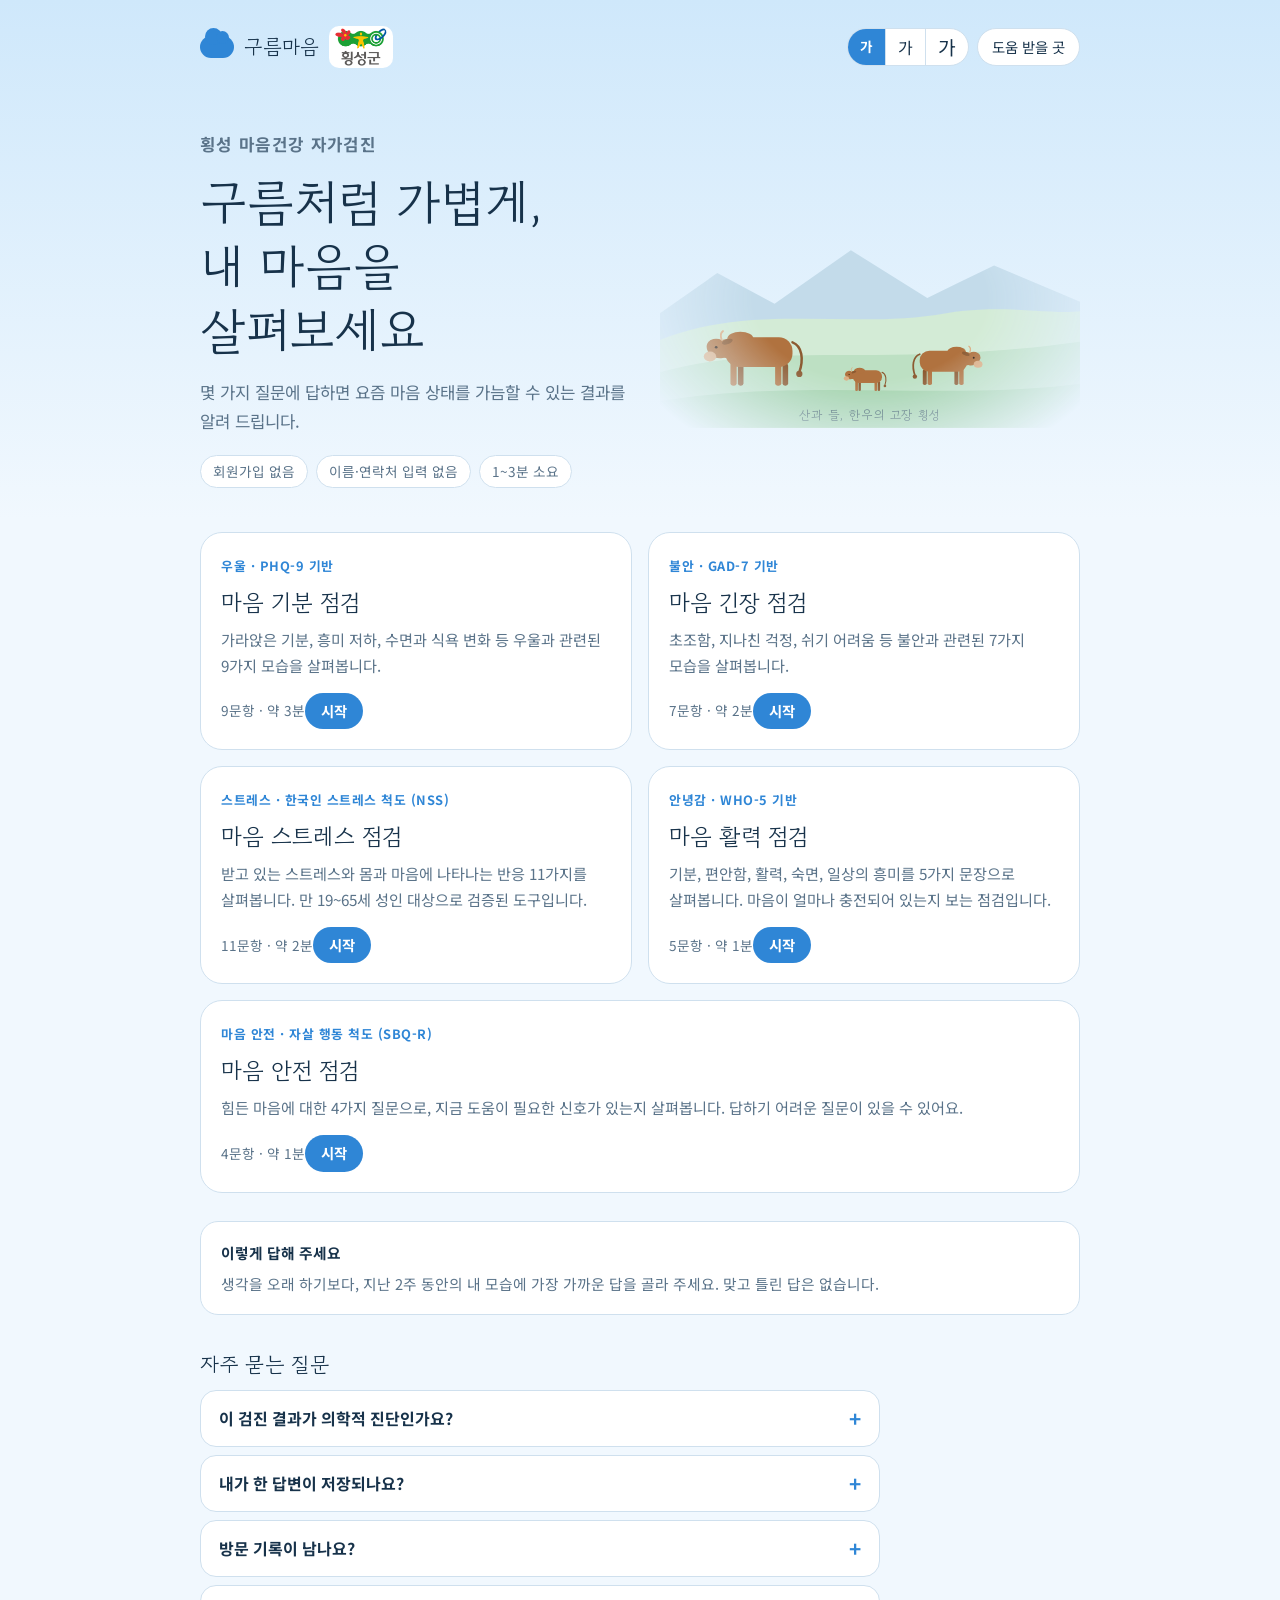
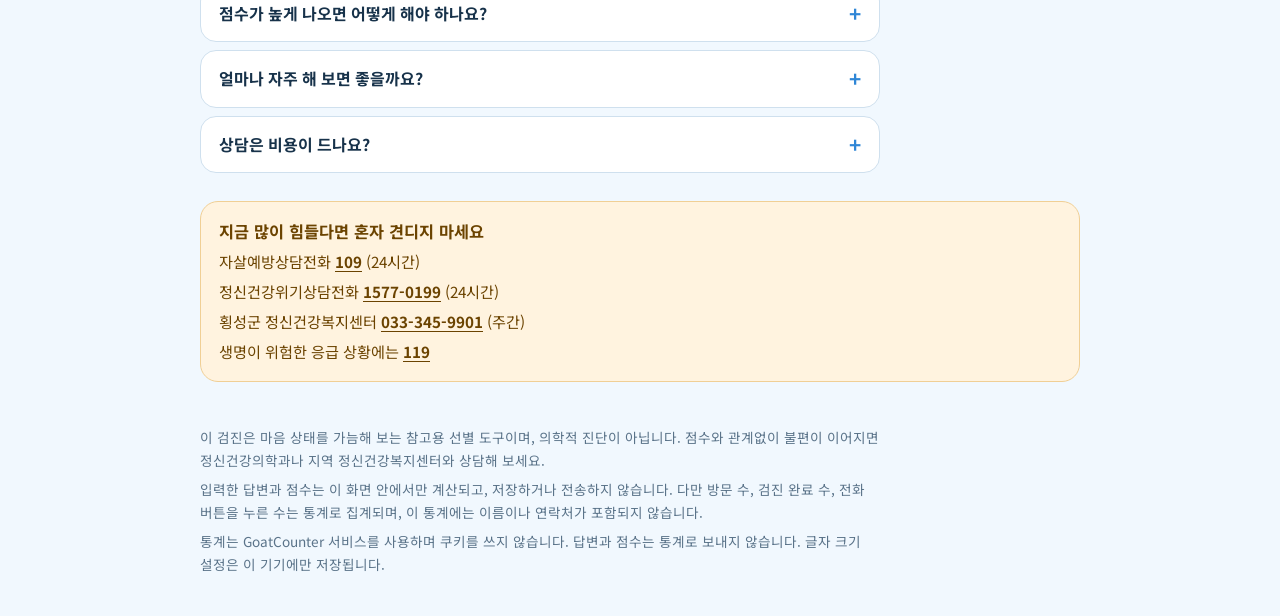
==== commit 12cefbdf: "Add files via upload" ====
--- a/index.html
+++ b/index.html
@@ -94,6 +94,7 @@
 
 .tests { display: grid; grid-template-columns: repeat(2, minmax(0, 1fr)); gap: 16px; margin-top: 8px; }
 @media (max-width: 620px) { .tests { grid-template-columns: minmax(0, 1fr); } }
+.tests .test-card:last-child:nth-child(odd) { grid-column: 1 / -1; }
 .test-card { text-align: left; background: var(--card); border: 1px solid var(--line); border-radius: 22px; padding: 22px 20px 20px; display: flex; flex-direction: column; gap: 10px; min-width: 0; transition: transform .15s, border-color .15s; }
 .test-card:hover { transform: translateY(-3px); border-color: var(--accent); }
 .test-card .tag { font-size: .8rem; color: var(--accent); font-weight: 700; letter-spacing: .04em; }
@@ -111,7 +112,27 @@
 .panel-head h2 { font-size: 1.3rem; }
 .count { font-size: .9rem; color: var(--muted); font-variant-numeric: tabular-nums; }
 .bar { height: 10px; background: var(--accent-soft); border-radius: 999px; overflow: hidden; margin-bottom: 26px; }
-.bar > div { height: 100%; background: var(--accent); border-radius: 999px; transition: width .3s; }
+.bar > div { height: 100%; background: var(--accent); border-radius: 999px; transition: width .45s cubic-bezier(.22, .8, .3, 1); }
+
+/* 화면 전환 */
+@keyframes rise { from { opacity: 0; transform: translateY(10px); } to { opacity: 1; transform: none; } }
+@keyframes slidein { from { opacity: 0; transform: translateX(var(--dx, 14px)); } to { opacity: 1; transform: none; } }
+@keyframes growx { from { transform: scaleX(0); } to { transform: scaleX(1); } }
+#app > * { animation: rise .38s ease both; }
+#app > .tests { animation-delay: .08s; }
+#app > .notice { animation-delay: .14s; }
+#app > .panel.stay { animation: none; }
+.qstage { animation: slidein .28s ease both; }
+.qstage.back { --dx: -14px; }
+.qstage.still { animation: none; }
+.qstage.leaving { opacity: 0; transform: translateX(-14px); transition: opacity .15s ease, transform .15s ease; animation: none; }
+.scale div.on { transform-origin: left; animation: growx .5s ease both; }
+.scale div:nth-child(2) { animation-delay: .08s; } .scale div:nth-child(3) { animation-delay: .16s; }
+.scale div:nth-child(4) { animation-delay: .24s; } .scale div:nth-child(5) { animation-delay: .32s; }
+@media (prefers-reduced-motion: reduce) {
+  #app > *, .qstage, .scale div.on { animation: none !important; }
+  .bar > div, .qstage.leaving { transition: none; }
+}
 .period { font-size: .85rem; color: var(--muted); margin-bottom: 6px; }
 .q { font-family: var(--f-display); font-size: clamp(1.3rem, 4.6vw, 1.7rem); line-height: 1.5; margin-bottom: 22px; min-height: 3.2em; }
 .opts { display: grid; gap: 10px; }
@@ -142,6 +163,13 @@
 
 footer { margin-top: 44px; font-size: .85rem; color: var(--muted); max-width: 680px; display: grid; gap: 6px; }
 #help { margin-top: 28px; }
+/* 검진 문항 화면에서는 질문에 집중하도록 자주 묻는 질문과 노란 안내 칸을 숨기고, 한 줄 연락처만 남깁니다 */
+.help-mini { display: none; max-width: 680px; font-size: .88rem; color: var(--muted); background: var(--card); border: 1px solid var(--line); border-radius: 18px; padding: 8px 16px; text-align: center; }
+body.quiz-mode .help-mini { display: block; }
+.help-mini .num { white-space: nowrap; }
+body.quiz-mode #faq, body.quiz-mode #help .crisis { display: none; }
+/* 결과 화면에는 안에 "상담 연결" 칸이 있으므로 아래 노란 칸은 숨깁니다 */
+body.result-mode #help { display: none; }
 
 /* 글자 크기 */
 :root { --scale: 1; font-size: calc(16px * var(--scale)); }
@@ -179,19 +207,19 @@
 
 /* 횡성 정체성, 마음 날씨 */
 :root {
-  --ridge: #c3dbea; --cloud2: #dfe7ee; --cloud3: #cdd7e0;
+  --ridge: #c3dbea; --cloud2: #dfe7ee; --cloud3: #cdd7e0; --cloud-sc: #ffffff;
   --m0a: #bfe2fb; --m0b: #eef8ff; --m1a: #c9e1f3; --m1b: #eaf3fa;
   --m2a: #cfd9e3; --m2b: #e8eef3; --m3a: #b9c7d5; --m3b: #dde6ee;
 }
 @media (prefers-color-scheme: dark) {
   :root:not([data-theme="light"]) {
-    --ridge: #1b3550; --cloud2: #3a5169; --cloud3: #46607a;
+    --ridge: #1b3550; --cloud2: #3a5169; --cloud3: #46607a; --cloud-sc: #7a94ae;
     --m0a: #1e4a74; --m0b: #2b5f8c; --m1a: #1f3f5f; --m1b: #2a4d6e;
     --m2a: #1d3045; --m2b: #25394e; --m3a: #172636; --m3b: #1e3042;
   }
 }
 :root[data-theme="dark"] {
-  --ridge: #1b3550; --cloud2: #3a5169; --cloud3: #46607a;
+  --ridge: #1b3550; --cloud2: #3a5169; --cloud3: #46607a; --cloud-sc: #7a94ae;
   --m0a: #1e4a74; --m0b: #2b5f8c; --m1a: #1f3f5f; --m1b: #2a4d6e;
   --m2a: #1d3045; --m2b: #25394e; --m3a: #172636; --m3b: #1e3042;
 }
@@ -203,12 +231,25 @@
 .pasture .cap { position: absolute; left: 0; right: 0; bottom: 3px; text-align: center; font-family: var(--f-display); font-size: .8rem; color: var(--fg); opacity: .7; letter-spacing: .04em; }
 
 .weather { margin: 4px 0 18px; border-radius: 20px; overflow: hidden; background: linear-gradient(180deg, var(--sa), var(--sb)); }
-.weather.m0 { --sa: var(--m0a); --sb: var(--m0b); }
-.weather.m1 { --sa: var(--m1a); --sb: var(--m1b); --cloud: var(--cloud); }
+.weather.m0 { --sa: var(--m0a); --sb: var(--m0b); --cloud: var(--cloud-sc); }
+.weather.m1 { --sa: var(--m1a); --sb: var(--m1b); --cloud: var(--cloud-sc); }
 .weather.m2 { --sa: var(--m2a); --sb: var(--m2b); --cloud: var(--cloud2); }
 .weather.m3 { --sa: var(--m3a); --sb: var(--m3b); --cloud: var(--cloud3); }
 .weather svg { display: block; width: 100%; height: auto; max-height: 200px; }
 .weather .sc-cloud { fill: var(--cloud); }
+/* 날씨 그림 움직임: 해는 천천히 돌고 햇살이 커졌다 작아지며, 구름은 좌우로 천천히 떠다닙니다 */
+.weather .sun .halo, .weather .sun .rays, .weather .sun .core { transform-box: fill-box; transform-origin: center; }
+.weather .sun .halo { opacity: .2; animation: halo 3.2s ease-in-out infinite; }
+.weather .sun .rays { animation: spin 36s linear infinite; }
+.weather .sun.strong .rays { animation-duration: 20s; }
+.weather .sun .core { animation: corepulse 3.2s ease-in-out infinite; }
+.weather .sun.strong .halo { animation-duration: 2.6s; }
+.weather .drift { animation: cloudDrift 12s ease-in-out infinite alternate; }
+@keyframes halo { 0%, 100% { transform: scale(.85); opacity: .14; } 50% { transform: scale(1.3); opacity: .34; } }
+@keyframes corepulse { 0%, 100% { transform: scale(1); } 50% { transform: scale(1.06); } }
+@keyframes spin { to { transform: rotate(360deg); } }
+@keyframes cloudDrift { from { transform: translateX(calc(var(--amp, 12px) * -1)); } to { transform: translateX(var(--amp, 12px)); } }
+@media (prefers-reduced-motion: reduce) { .weather .sun .halo, .weather .sun .rays, .weather .sun .core, .weather .drift { animation: none; } }
 .weather .rain line { stroke: var(--accent); stroke-width: 2; stroke-linecap: round; opacity: 0; animation: fall 1.2s linear infinite; }
 @keyframes fall { 0% { transform: translateY(-6px); opacity: 0; } 30% { opacity: .8; } 100% { transform: translateY(24px); opacity: 0; } }
 @media (prefers-reduced-motion: reduce) { .weather .rain line { animation: none; opacity: .6; } }
@@ -287,13 +328,15 @@
   <section id="faq" aria-label="자주 묻는 질문">
     <h2>자주 묻는 질문</h2>
     <details><summary>이 검진 결과가 의학적 진단인가요?</summary><p>아닙니다. 지난 2주간의 마음 상태를 가늠해 보는 참고용 선별 도구입니다. 정확한 진단은 정신건강의학과 전문의의 면담으로 이루어집니다.</p></details>
-    <details><summary>내가 한 답변이 저장되나요?</summary><p>답변과 점수는 이 화면 안에서만 계산되고 저장되거나 전송되지 않습니다. 창을 닫으면 사라집니다.</p></details>
+    <details><summary>내가 한 답변이 저장되나요?</summary><p>답변과 점수는 이 화면 안에서만 계산되고 저장하거나 전송하지 않습니다. 창을 닫으면 사라집니다.<span class="stats-note" hidden> 다만 방문 수, 검진 완료 수, 전화 버튼을 누른 수는 통계로 집계되며, 이 통계에는 이름이나 연락처가 포함되지 않습니다.</span></p></details>
+    <details class="stats-note" hidden><summary>방문 기록이 남나요?</summary><p>방문 수, 검진을 끝까지 마친 수, 상담 전화 버튼을 누른 수가 합계로만 집계됩니다(통계 서비스 GoatCounter 사용). 이름, 연락처, 답변, 점수는 포함되지 않고 쿠키도 사용하지 않습니다. 글자 크기 설정은 이 기기에만 저장됩니다.</p></details>
     <details><summary>점수가 높게 나오면 어떻게 해야 하나요?</summary><p>결과 화면에 안내된 단계별 방법을 먼저 살펴보시고, 불편이 이어지면 횡성군 정신건강복지센터 등 전문 기관에 상담해 보세요. 점수와 관계없이 힘들다면 언제든 상담할 수 있습니다.</p></details>
     <details><summary>얼마나 자주 해 보면 좋을까요?</summary><p>우울과 불안 검진은 지난 2주를 기준으로 하므로, 2주 이상 간격을 두고 다시 해 보시길 권합니다. 마음이 크게 힘들 때는 간격과 관계없이 상담을 먼저 받으세요.</p></details>
     <details><summary>상담은 비용이 드나요?</summary><p>비용과 이용 방법은 다를 수 있으니 먼저 전화로 문의해 주세요. 자살예방상담전화 109와 정신건강위기상담전화 1577-0199, 횡성군 정신건강복지센터 033-345-9901은 무료로 이용할 수 있습니다.</p></details>
   </section>
 
   <section id="help" aria-label="도움이 필요하시다면?">
+    <p class="help-mini">힘들면 언제든 멈추고 연락하세요 · <span class="num">109</span> · <span class="num">1577-0199</span> · <span class="num">033-345-9901</span> (센터, 주간)</p>
     <div class="crisis">
       <b>지금 많이 힘들다면 혼자 견디지 마세요</b>
       <span>자살예방상담전화 <span class="num">109</span> (24시간)</span>
@@ -305,7 +348,7 @@
 
   <footer>
     <p>이 검진은 마음 상태를 가늠해 보는 참고용 선별 도구이며, 의학적 진단이 아닙니다. 점수와 관계없이 불편이 이어지면 정신건강의학과나 지역 정신건강복지센터와 상담해 보세요.</p>
-    <p>입력한 답변과 점수는 이 화면 안에서만 계산되고, 저장되거나 전송되지 않습니다.</p>
+    <p>입력한 답변과 점수는 이 화면 안에서만 계산되고, 저장하거나 전송하지 않습니다.<span class="stats-note" hidden> 다만 방문 수, 검진 완료 수, 전화 버튼을 누른 수는 통계로 집계되며, 이 통계에는 이름이나 연락처가 포함되지 않습니다.</span></p>
   </footer>
 
 </div>
@@ -402,9 +445,63 @@
       { to: 20, name: "중등도 이상", text: "중등도 이상의 스트레스가 있을 수 있습니다. 11점 이상이면 정신건강의학과 등 전문가의 평가를 받아 보시길 권합니다." },
       { to: 33, name: "매우 높은 수준", text: "매우 높은 수준의 스트레스입니다. 21점 이상은 전문적인 평가가 반드시 필요한 상태로 해석할 수 있으니, 가까운 시일 안에 정신건강의학과나 정신건강복지센터를 이용해 주세요." }
     ]
+  },
+  /* 자살 행동 척도(SBQ-R) 4문항. 문항과 보기별 점수는 지침서 수록본 그대로이며, 문항마다 점수 배점이 달라 itemOpts의 pt로 합산합니다.
+     기준은 총점 7점 이상. 점수 숫자와 "위험" 표현은 화면에 드러내지 않고, 결과와 관계없이 위기 연락처를 항상 보여 줍니다. */
+  sbq: {
+    tag: "마음 안전", name: "마음 안전 점검", sub: "자살 행동 척도 (SBQ-R)", period: "아래 질문에 가장 가까운 답을 골라 주세요.",
+    desc: "힘든 마음에 대한 4가지 질문으로, 지금 도움이 필요한 신호가 있는지 살펴봅니다. 답하기 어려운 질문이 있을 수 있어요.",
+    intro: "답하기 어려운 질문이 있을 수 있어요. 힘들면 언제든 멈추셔도 되고, 지금 힘들다면 화면 아래의 연락처로 바로 이야기할 수 있습니다.",
+    minutes: 1, hideScore: true, moodFloor: 1, alwaysCrisis: true,
+    minScore: 3, minName: "해당 신호 없음",
+    minText: "모든 질문에 '없다'고 답하셨어요. 지금은 마음이 편안한 상태로 보여요. 그래도 힘든 일이 생기면 점수와 상관없이 언제든 이야기해도 괜찮습니다.",
+    crisisTitle: "힘든 마음을 혼자 안고 있지 않아도 괜찮아요",
+    items: [
+      "자살을 하려고 생각해보거나 시도해 본 적이 있습니까?",
+      "지난 일 년 동안 얼마나 자주 자살을 하려고 생각해 보았습니까?",
+      "자살을 하려고 했거나 할지도 모른다는 말을 다른 사람에게 한 적이 있습니까?",
+      "미래에 자살을 시도할 가능성이 얼마나 있다고 생각합니까?"
+    ],
+    itemOpts: [
+      [
+        { label: "전혀 없다", pt: 1 },
+        { label: "잠시 생각해 본 적이 있다", pt: 2 },
+        { label: "자살을 하려는 계획을 세워본 적은 있지만 실제로 시도는 하지 않았다 (정말로 죽고 싶었던 것은 아니다)", pt: 3 },
+        { label: "자살을 하려는 계획을 세워본 적이 있고 (시도해 본 적은 없지만) 정말로 죽고 싶었다", pt: 3 },
+        { label: "자살을 시도해 본 적이 있다. 하지만 죽고 싶었던 것은 아니다", pt: 4 },
+        { label: "자살을 시도해 본 적이 있고, 정말로 죽고 싶었다", pt: 4 }
+      ],
+      [
+        { label: "생각해 본 적이 전혀 없다", pt: 1 },
+        { label: "드물지만 생각해 본 적이 있다 (1번)", pt: 2 },
+        { label: "가끔 생각해 본 적이 있다 (2번)", pt: 3 },
+        { label: "자주 생각해 보았다 (3~4번)", pt: 4 },
+        { label: "매우 자주 생각해 보았다 (5번 이상)", pt: 5 }
+      ],
+      [
+        { label: "아무에게도 말한 적이 없다", pt: 1 },
+        { label: "한 번 있다. 그러나 정말로 죽고 싶었던 것은 아니다", pt: 2 },
+        { label: "한 번 있다. 그때는 정말로 죽고 싶었다", pt: 2 },
+        { label: "한 번 넘게 있다. 그러나 정말로 죽고 싶었던 것은 아니다", pt: 3 },
+        { label: "한 번 넘게 있다. 그리고 정말로 죽고 싶었다", pt: 3 }
+      ],
+      [
+        { label: "전혀 없다", pt: 0 },
+        { label: "거의 없을 것 같다", pt: 1 },
+        { label: "별로 없을 것 같다", pt: 2 },
+        { label: "없을 것 같다", pt: 3 },
+        { label: "있을 것 같다", pt: 4 },
+        { label: "꽤 있을 것 같다", pt: 5 },
+        { label: "아주 많이 있을 것 같다", pt: 6 }
+      ]
+    ],
+    levels: [
+      { to: 6, name: "기준 점수 미만", text: "이 검진의 기준 점수에는 미치지 않았습니다. 다만 이 검진만으로 안전하다고 말할 수는 없어요. 마음이 힘들다면 점수와 상관없이 언제든 이야기해도 괜찮습니다." },
+      { to: 18, name: "도움이 필요한 신호", text: "자살과 관련된 생각이나 경험이 있을 수 있다는 신호입니다. 혼자 견디지 말고, 오늘 안에 가까운 사람이나 전문가에게 이야기해 보시길 강하게 권합니다. 지금 위험하다고 느껴지면 바로 아래 번호로 연락해 주세요." }
+    ]
   }
 };
-var ORDER = ["phq9", "gad7", "nss", "who5"];
+var ORDER = ["phq9", "gad7", "nss", "who5", "sbq"];
 
 /* 단계별 오늘 해 볼 일 (levels 순서와 같음) */
 var ACTIONS = {
@@ -421,6 +518,10 @@
     ["걱정이 클 때 몸을 먼저 풀어 주는 스트레칭을 해 보세요", "믿을 만한 사람에게 걱정을 이야기해 보세요", "센터나 의료기관 상담을 알아보세요"],
     ["혼자 견디지 말고 가까운 사람에게 상태를 알려 주세요", "가까운 시일 안에 상담이나 진료 예약을 잡아 보세요", "숨이 가쁘면 천천히 내쉬는 호흡부터 해 보세요"]
   ],
+  sbq: [
+    ["지금 힘든 일이 있다면 믿을 만한 사람에게 이야기해 보세요", "잠과 식사를 규칙적으로 챙겨 보세요", "필요할 때 언제든 아래 번호로 연락하세요"],
+    ["오늘 안에 가족이나 가까운 사람에게 지금 마음을 이야기해 주세요", "아래 연락처로 지금 전화해서 상담을 받아 보세요", "혼자 있지 않도록 가까운 사람과 함께 있어 주세요"]
+  ],
   nss: [
     ["지금의 휴식 방법을 꾸준히 이어 가세요", "가벼운 산책이나 스트레칭을 생활에 넣어 보세요", "충분히 자고 규칙적으로 식사하세요"],
     ["스트레스가 쌓이는 상황이 언제인지 적어 보세요", "천천히 숨을 4초 들이쉬고 6초 내쉬기를 다섯 번 해 보세요", "믿을 만한 사람에게 힘든 점을 이야기하고, 상담도 알아보세요"],
@@ -478,12 +579,13 @@
   s.setAttribute("data-goatcounter", "https://" + GC_CODE + ".goatcounter.com/count");
   document.head.appendChild(s);
   var p = document.createElement("p");
-  p.textContent = "방문 횟수와 검진 완료 횟수를 세기 위해 GoatCounter 통계를 사용합니다. 쿠키를 쓰지 않으며, 답변과 점수는 보내지 않습니다.";
+  document.querySelectorAll(".stats-note").forEach(function (el) { el.hidden = false; });
+  p.textContent = "통계는 GoatCounter 서비스를 사용하며 쿠키를 쓰지 않습니다. 답변과 점수는 통계로 보내지 않습니다. 글자 크기 설정은 이 기기에만 저장됩니다.";
   var f = document.querySelector("footer");
   if (f) f.appendChild(p);
 }
 
-/* 검진을 끝까지 마친 횟수만 보냅니다. 답변과 점수는 보내지 않습니다. */
+/* 검진 완료와 전화 버튼 횟수만 보냅니다. 답변과 점수는 보내지 않습니다. */
 function track(path, title) {
   try {
     if (window.goatcounter && window.goatcounter.count) {
@@ -492,6 +594,56 @@
   } catch (e) {}
 }
 
+/* 상담 전화 버튼 집계
+   - 번호를 누르면 "클릭", 휴대폰에서 전화 앱이 열려 화면이 뒤로 가면 "전화 앱 열림"으로 따로 셉니다.
+   - 같은 방문(탭) 안에서는 번호마다 한 번만 셉니다. 실제 통화 여부는 알 수 없습니다.
+   - GoatCounter의 이벤트 이름: call-click-번호이름-mobile 또는 -pc, call-open-번호이름 */
+var CALL_LABELS = {
+  "0333459901": ["center", "횡성군 정신건강복지센터"],
+  "15770199": ["crisis-1577", "정신건강위기상담전화 1577-0199"],
+  "109": ["suicide-109", "자살예방상담전화 109"],
+  "119": ["emergency-119", "119"]
+};
+var seenMemo = {};
+function onceThisVisit(key) {
+  try {
+    if (sessionStorage.getItem(key)) return false;
+    sessionStorage.setItem(key, "1");
+    return true;
+  } catch (e) {
+    if (seenMemo[key]) return false;
+    seenMemo[key] = 1;
+    return true;
+  }
+}
+var IS_MOBILE = !!(window.matchMedia && window.matchMedia("(pointer: coarse)").matches);
+var pendingCall = null;
+
+document.addEventListener("click", function (e) {
+  var a = e.target.closest && e.target.closest("a.num");
+  if (!a) return;
+  var digits = (a.getAttribute("href") || "").replace(/[^0-9]/g, "");
+  var info = CALL_LABELS[digits] || ["other", digits];
+  if (onceThisVisit("call-click-" + info[0])) {
+    track("call-click-" + info[0] + (IS_MOBILE ? "-mobile" : "-pc"),
+      "전화 버튼 클릭 · " + info[1] + (IS_MOBILE ? " · 휴대폰" : " · 컴퓨터"));
+  }
+  if (IS_MOBILE) pendingCall = { key: info[0], name: info[1], t: Date.now() };
+});
+
+function confirmCallOpened() {
+  var c = pendingCall;
+  pendingCall = null;
+  if (!c || Date.now() - c.t > 3000) return;
+  if (onceThisVisit("call-open-" + c.key)) {
+    track("call-open-" + c.key, "전화 앱 열림 · " + c.name);
+  }
+}
+document.addEventListener("visibilitychange", function () {
+  if (document.visibilityState === "hidden") confirmCallOpened();
+});
+window.addEventListener("pagehide", confirmCallOpened);
+
 var app = document.getElementById("app");
 var state = { id: null, i: 0, ans: [] };
 
@@ -509,25 +661,42 @@
   { name: "비", text: "비가 내리는 날이에요. 혼자 맞지 말고 도움의 우산을 함께 써요." }
 ];
 
-function cloudG(x, y, s) {
-  return '<g transform="translate(' + x + " " + y + ") scale(" + s + ')" class="sc-cloud"><ellipse cx="30" cy="22" rx="30" ry="12"/><circle cx="22" cy="14" r="13"/><circle cx="42" cy="10" r="16"/></g>';
-}
-function sunG(x, y, r) {
+function cloudG(x, y, s, amp, dur, delay) {
+  return '<g class="drift" style="--amp:' + amp + "px;animation-duration:" + dur + "s;animation-delay:-" + delay + 's">' +
+    '<g transform="translate(' + x + " " + y + ") scale(" + s + ')" class="sc-cloud"><ellipse cx="30" cy="22" rx="30" ry="12"/><circle cx="22" cy="14" r="13"/><circle cx="42" cy="10" r="16"/></g></g>';
+}
+function sunG(x, y, r, strong) {
   var rays = "";
   for (var a = 0; a < 8; a++) {
     var rad = a * Math.PI / 4, c = Math.cos(rad), d = Math.sin(rad);
     rays += '<line x1="' + (x + c * (r + 5)).toFixed(1) + '" y1="' + (y + d * (r + 5)).toFixed(1) + '" x2="' + (x + c * (r + 13)).toFixed(1) + '" y2="' + (y + d * (r + 13)).toFixed(1) + '" stroke="#ffc94d" stroke-width="3" stroke-linecap="round"/>';
   }
-  return '<circle cx="' + x + '" cy="' + y + '" r="' + r + '" fill="#ffc94d"/>' + rays;
+  return '<g class="sun' + (strong ? " strong" : "") + '"><circle class="halo" cx="' + x + '" cy="' + y + '" r="' + (r + 16) + '" fill="#ffc94d"/>' +
+    '<g class="rays">' + rays + '</g><circle class="core" cx="' + x + '" cy="' + y + '" r="' + r + '" fill="#ffc94d"/></g>';
+}
+/* 한우는 결과(날씨)마다 자리와 방향을 바꿉니다 */
+function cowUse(x, w, flip) {
+  var h = (w * 0.65).toFixed(1), y = (129 - h).toFixed(1);
+  if (flip) return '<use href="#hanwoo" transform="translate(' + (x + w) + " " + y + ') scale(-1 1)" x="0" y="0" width="' + w + '" height="' + h + '"/>';
+  return '<use href="#hanwoo" x="' + x + '" y="' + y + '" width="' + w + '" height="' + h + '"/>';
 }
 function sceneHtml(m) {
-  var sky = "";
-  if (m === 0) sky = sunG(74, 46, 20) + cloudG(290, 24, 0.7);
-  if (m === 1) sky = sunG(96, 44, 20) + cloudG(62, 30, 1) + cloudG(300, 22, 0.6);
-  if (m === 2) sky = cloudG(30, 16, 1.2) + cloudG(150, 34, 1) + cloudG(290, 12, 1.1);
-  var rain = "";
+  var sky = "", rain = "", cow = "";
+  if (m === 0) {
+    sky = sunG(74, 46, 20, true) + cloudG(290, 24, 0.7, 18, 11, 0);
+    cow = cowUse(210, 104, false);
+  }
+  if (m === 1) {
+    sky = sunG(86, 42, 20, false) + cloudG(92, 46, 1, 10, 13, 4) + cloudG(300, 22, 0.6, 14, 11, 0);
+    cow = cowUse(275, 96, false);
+  }
+  if (m === 2) {
+    sky = cloudG(30, 16, 1.2, 22, 14, 0) + cloudG(150, 34, 1, 26, 16, 6) + cloudG(290, 12, 1.1, 20, 12, 3);
+    cow = cowUse(120, 100, true);
+  }
   if (m === 3) {
-    sky = cloudG(30, 12, 1.3) + cloudG(150, 28, 1.1) + cloudG(285, 8, 1.2);
+    sky = cloudG(30, 12, 1.3, 18, 12, 0) + cloudG(150, 28, 1.1, 22, 14, 5) + cloudG(285, 8, 1.2, 16, 10, 2);
+    cow = cowUse(185, 100, false);
     rain = '<g class="rain">';
     for (var k = 0; k < 14; k++) {
       var x = 30 + k * 26;
@@ -539,7 +708,7 @@
   return '<div class="weather m' + m + '"><svg viewBox="0 0 400 140" preserveAspectRatio="xMidYMid slice" aria-hidden="true">' +
     sky + '<path d="M0 100 L60 74 L110 96 L170 62 L240 98 L300 70 L360 94 L400 80 L400 140 L0 140Z" fill="var(--ridge)"/>' +
     '<path d="M0 140 L0 112 C80 96 170 106 240 102 C310 98 360 106 400 100 L400 140Z" fill="var(--hill2)"/>' +
-    '<use href="#hanwoo" x="245" y="64" width="100" height="65"/>' + rain + "</svg>" +
+    cow + rain + "</svg>" +
     '<div class="wcap"><span class="wname">오늘 마음 날씨 · ' + w.name + '</span><span class="wtext">' + w.text + "</span></div></div>";
 }
 
@@ -556,6 +725,9 @@
   "</svg></div>";
 
 function renderHome() {
+  flowId++;
+  clearTimeout(advTimer);
+  document.body.classList.remove("quiz-mode", "result-mode");
   setMood(null);
   state = { id: null, i: 0, ans: [] };
   var cards = ORDER.map(function (id) {
@@ -569,35 +741,85 @@
     '<div class="hero-band"><section class="hero"><p class="eyebrow">횡성 마음건강 자가검진</p>' +
     "<h1>구름처럼 가볍게,<br>내 마음을 살펴보세요</h1>" +
     "<p>몇 가지 질문에 답하면 요즘 마음 상태를 가늠할 수 있는 결과를 알려 드립니다.</p>" +
-    '<div class="facts"><span>회원가입 없음</span><span>개인정보 수집 없음</span><span>1~3분 소요</span></div></section>' + HERO_SCENE + "</div>" +
+    '<div class="facts"><span>회원가입 없음</span><span>이름·연락처 입력 없음</span><span>1~3분 소요</span></div></section>' + HERO_SCENE + "</div>" +
     '<section class="tests" aria-label="검진 선택">' + cards + "</section>" +
     '<div class="notice"><p><b>이렇게 답해 주세요</b></p><p>생각을 오래 하기보다, 지난 2주 동안의 내 모습에 가장 가까운 답을 골라 주세요. 맞고 틀린 답은 없습니다.</p></div>';
   window.scrollTo(0, 0);
 }
 
-function renderQuestion() {
+/* 진행 막대와 화면 전환 효과
+   mode: "enter"(검진 시작, 패널이 떠오름) · "next"(다음 문항, 오른쪽에서 들어옴) · "back"(이전 문항, 왼쪽에서 들어옴) */
+var shownPct = 0;
+var flowId = 0;
+var advTimer = null;
+function renderQuestion(mode) {
+  clearTimeout(advTimer);
+  document.body.classList.remove("result-mode");
+  document.body.classList.add("quiz-mode");
   var t = TESTS[state.id], n = t.items.length, sel = state.ans[state.i];
-  var opts = t.opts.map(function (label, v) {
+  var target = state.i / n * 100;
+  var startPct = mode === "enter" ? 0 : shownPct;
+  var stageCls = mode === "back" ? "qstage back" : mode === "next" ? "qstage" : "qstage still";
+  var labels = t.itemOpts ? t.itemOpts[state.i].map(function (o) { return o.label; }) : t.opts;
+  var opts = labels.map(function (label, v) {
     return '<button class="opt" type="button" data-v="' + v + '" aria-pressed="' + (sel === v) + '">' + esc(label) + "</button>";
   }).join("");
   app.innerHTML =
-    '<section class="panel" aria-live="polite"><div class="panel-head"><h2>' + t.name + '</h2><span class="count">' + (state.i + 1) + " / " + n + "</span></div>" +
-    '<div class="bar" role="progressbar" aria-valuemin="0" aria-valuemax="' + n + '" aria-valuenow="' + state.i + '"><div style="width:' + (state.i / n * 100) + '%"></div></div>' +
-    '<p class="period">' + t.period + "</p>" +
+    '<section class="panel' + (mode === "enter" ? "" : " stay") + '" aria-live="polite"><div class="panel-head"><h2>' + t.name + '</h2><span class="count">' + (state.i + 1) + " / " + n + "</span></div>" +
+    '<div class="bar" role="progressbar" aria-valuemin="0" aria-valuemax="' + n + '" aria-valuenow="' + state.i + '"><div style="width:' + startPct + '%"></div></div>' +
+    '<div class="' + stageCls + '"><p class="period">' + t.period + "</p>" + (t.intro && state.i === 0 ? '<p class="note intro">' + t.intro + "</p>" : "") +
     '<p class="q">' + esc(t.items[state.i]) + "</p>" +
-    '<div class="opts">' + opts + "</div>" +
+    '<div class="opts">' + opts + "</div></div>" +
     '<div class="nav"><button class="btn" type="button" id="prev">' + (state.i === 0 ? "처음으로" : "이전") + "</button>" +
-    '<button class="btn primary" type="button" id="next"' + (sel === undefined ? " disabled" : "") + ">" + (state.i === n - 1 ? "결과 보기" : "다음") + "</button></div></section>";
+    (state.i === n - 1 ? '<button class="btn primary" type="button" id="next"' + (sel === undefined ? " disabled" : "") + ">결과 보기</button>" : "") + "</div></section>";
+  shownPct = target;
+  if (startPct !== target) {
+    requestAnimationFrame(function () {
+      requestAnimationFrame(function () {
+        var f = app.querySelector(".bar > div");
+        if (f) f.style.width = target + "%";
+      });
+    });
+  }
+}
+
+/* 보기를 고르면 화면을 다시 그리지 않고 표시와 진행 막대만 바꿉니다 */
+function selectInPlace(v) {
+  var t = TESTS[state.id], n = t.items.length;
+  state.ans[state.i] = v;
+  app.querySelectorAll(".opt").forEach(function (b) { b.setAttribute("aria-pressed", String(Number(b.dataset.v) === v)); });
+  var nx = document.getElementById("next");
+  if (nx) nx.disabled = false;
+  var pct = (state.i + 1) / n * 100;
+  var f = app.querySelector(".bar > div");
+  if (f) f.style.width = pct + "%";
+  var bar = app.querySelector(".bar");
+  if (bar) bar.setAttribute("aria-valuenow", String(state.i + 1));
+  shownPct = pct;
+}
+
+function goNext(my) {
+  var st = app.querySelector(".qstage");
+  if (st) st.classList.add("leaving");
+  setTimeout(function () {
+    if (my !== flowId) return;
+    state.i++;
+    renderQuestion("next");
+  }, 150);
 }
 
 function renderResult() {
+  clearTimeout(advTimer);
+  document.body.classList.remove("quiz-mode");
+  document.body.classList.add("result-mode");
   var t = TESTS[state.id];
   track("complete-" + state.id, t.name + " 검진 완료");
-  var raw = state.ans.reduce(function (a, b) { return a + b; }, 0);
+  var raw = state.ans.reduce(function (a, b, idx) { return a + (t.itemOpts ? t.itemOpts[idx][b].pt : b); }, 0);
   var shown = t.percent ? raw * 4 : raw;
   var lvIdx = 0;
   for (var k = 0; k < t.levels.length; k++) { if (shown <= t.levels[k].to) { lvIdx = k; break; } lvIdx = k; }
-  var lv = t.levels[lvIdx];
+  var allClear = t.minScore !== undefined && raw === t.minScore;
+  var lv = allClear ? { name: t.minName, text: t.minText } : t.levels[lvIdx];
   var unit = t.percent ? "/ 100" : "/ " + t.max;
   var segs = t.levels.map(function (_, j) { return '<div class="' + (j <= lvIdx ? "on" : "") + '"></div>'; }).join("");
   var labs = t.levels.map(function (l) { return "<span>" + l.name + "</span>"; }).join("");
@@ -606,15 +828,17 @@
   var sev = state.id === "who5" ? t.levels.length - 1 - lvIdx : lvIdx;
   var mood = Math.round(sev / (t.levels.length - 1) * 3);
   if (risk) mood = Math.max(mood, 2);
+  if (t.moodFloor !== undefined) mood = Math.max(mood, t.moodFloor);
+  if (allClear) mood = 0;
   setMood(mood);
-  var riskBox = risk ?
-    '<div class="crisis"><b>마지막 문항에 응답하신 내용이 마음에 걸립니다</b><span>죽고 싶거나 스스로를 해치고 싶은 생각이 든다면, 점수와 상관없이 지금 바로 누군가에게 알려 주세요.</span><span>자살예방상담전화 <span class="num">109</span> (24시간, 무료)</span><span>정신건강위기상담전화 <span class="num">1577-0199</span></span><span>횡성군 정신건강복지센터 <span class="num">033-345-9901</span> (주간)</span><span>지금 위험하다고 느껴지면 <span class="num">119</span></span></div>' : "";
+  var riskBox = (risk || t.alwaysCrisis) ?
+    '<div class="crisis"><b>' + (t.crisisTitle || "마지막 문항에 응답하신 내용이 마음에 걸립니다") + '</b><span>죽고 싶거나 스스로를 해치고 싶은 생각이 든다면, 점수와 상관없이 지금 바로 누군가에게 알려 주세요.</span><span>자살예방상담전화 <span class="num">109</span> (24시간, 무료)</span><span>정신건강위기상담전화 <span class="num">1577-0199</span></span><span>횡성군 정신건강복지센터 <span class="num">033-345-9901</span> (주간)</span><span>지금 위험하다고 느껴지면 <span class="num">119</span></span></div>' : "";
   var others = ORDER.filter(function (x) { return x !== state.id; }).map(function (x) {
     return '<button class="btn" type="button" data-test="' + x + '">' + TESTS[x].name + "</button>";
   }).join("");
   app.innerHTML =
     '<section class="panel"><div class="panel-head"><h2>' + t.name + ' 결과</h2><span class="count">' + t.sub + "</span></div>" + sceneHtml(mood) +
-    '<div class="score-row"><span class="score">' + shown + " <small>" + unit + '</small></span><span class="level">' + lv.name + "</span></div>" +
+    '<div class="score-row">' + (t.hideScore ? "" : '<span class="score">' + shown + " <small>" + unit + "</small></span>") + '<span class="level">' + lv.name + "</span></div>" +
     '<div class="scale" aria-hidden="true">' + segs + '</div><div class="scale-labels" aria-hidden="true">' + labs + "</div>" +
     '<p class="advice">' + lv.text + "</p>" + (t.note ? '<p class="note">' + t.note + "</p>" : "") + riskBox +
     '<div class="todo"><h3>오늘 해 볼 일</h3><ul>' + ACTIONS[state.id][lvIdx].map(function (a) { return "<li>" + a + "</li>"; }).join("") + "</ul></div>" +
@@ -630,8 +854,9 @@
 
 function start(id) {
   setMood(null);
+  flowId++;
   state = { id: id, i: 0, ans: [] };
-  renderQuestion();
+  renderQuestion("enter");
   window.scrollTo(0, 0);
 }
 
@@ -643,16 +868,19 @@
   if (el.id === "homeBtn") { location.hash = "home"; return; }
   if (!state.id) return;
   var n = TESTS[state.id].items.length;
+  if (app.querySelector(".qstage.leaving")) return;
   if (el.classList.contains("opt")) {
-    state.ans[state.i] = Number(el.dataset.v);
-    var last = state.i === n - 1;
-    if (!last) { renderQuestion(); setTimeout(function () { state.i++; renderQuestion(); }, 180); }
-    else { renderQuestion(); }
+    selectInPlace(Number(el.dataset.v));
+    if (state.i !== n - 1) {
+      var my = flowId;
+      clearTimeout(advTimer);
+      advTimer = setTimeout(function () { if (my === flowId) goNext(my); }, 260);
+    }
   } else if (el.id === "next") {
     if (state.ans[state.i] === undefined) return;
-    if (state.i === n - 1) renderResult(); else { state.i++; renderQuestion(); }
+    if (state.i === n - 1) renderResult(); else goNext(flowId);
   } else if (el.id === "prev") {
-    if (state.i === 0) location.hash = "home"; else { state.i--; renderQuestion(); }
+    if (state.i === 0) location.hash = "home"; else { state.i--; renderQuestion("back"); }
   }
 });
 
@@ -661,6 +889,7 @@
 });
 document.getElementById("helpLink").addEventListener("click", function (e) {
   e.preventDefault();
+  document.body.classList.remove("quiz-mode", "result-mode");
   document.getElementById("help").scrollIntoView({ behavior: "smooth" });
 });
 
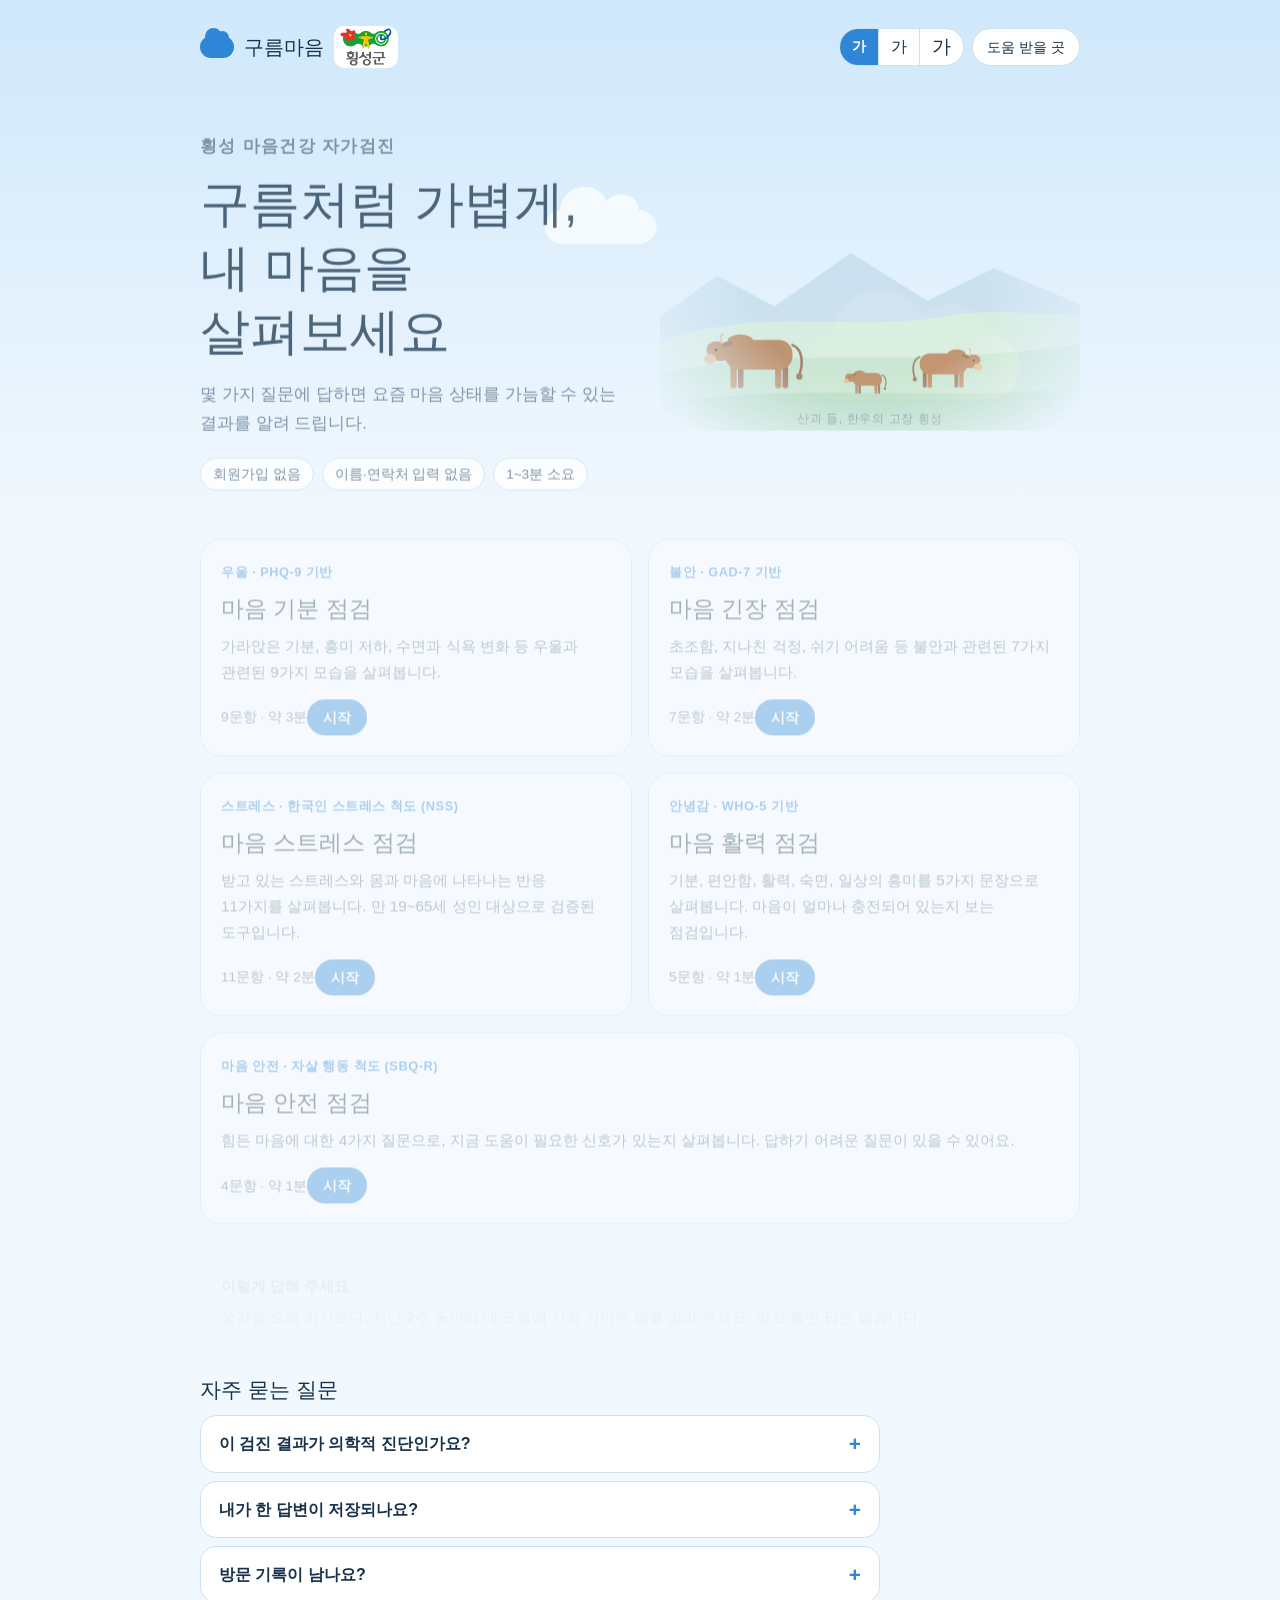
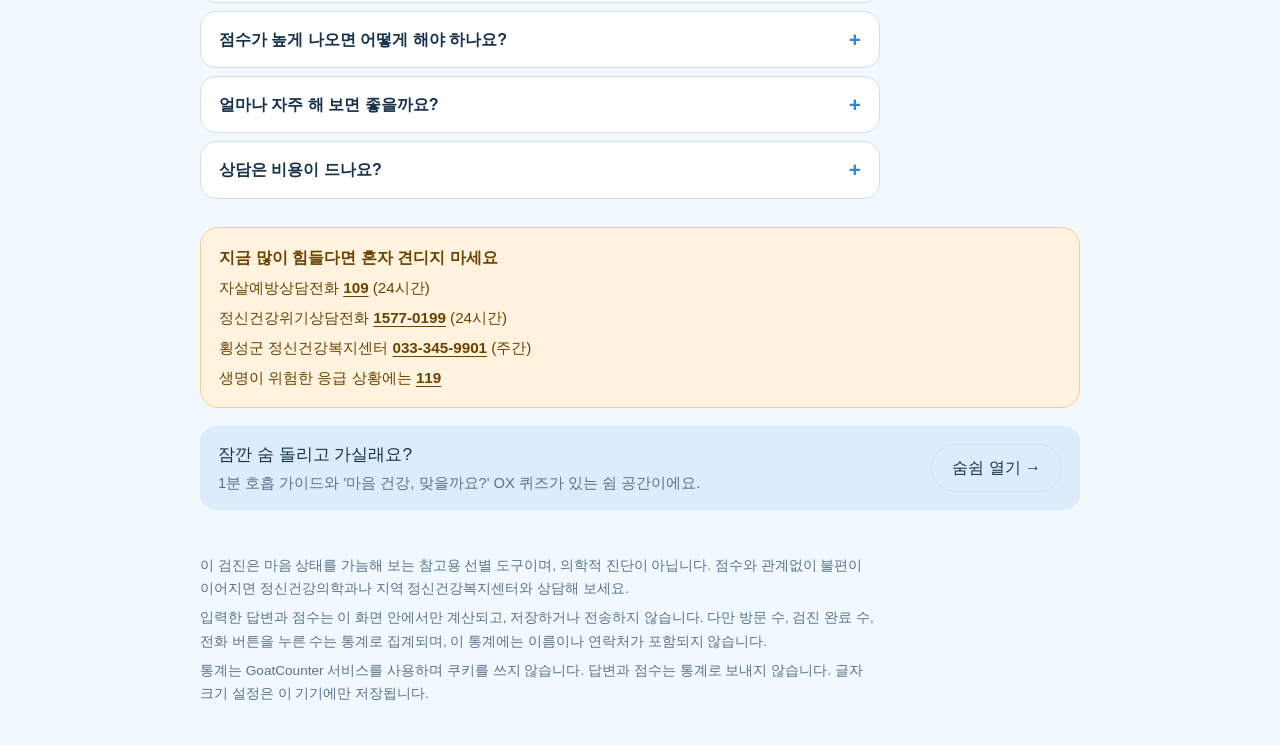
==== commit 6d09b5d9: "Add files via upload" ====
--- a/index.html
+++ b/index.html
@@ -3,904 +3,9 @@
 <head>
 <meta charset="utf-8">
 <meta name="viewport" content="width=device-width, initial-scale=1">
-<title>구름마음 자가검진</title>
-<link rel="stylesheet" href="https://fonts.googleapis.com/css2?family=Gowun+Dodum&family=Noto+Sans+KR:wght@400;500;700&display=swap">
-<style>
-/* Layout: 하늘 위 구름 무대. 왼쪽 정렬 소개 + 오른쪽 구름 장식, 검진은 한 화면 한 문항 */
-:root {
-  --sky-top: #cfe8fb;
-  --sky-bot: #f1f8fe;
-  --bg: #eaf5fd;
-  --card: #ffffff;
-  --fg: #17324a;
-  --muted: #5a7389;
-  --line: #cfe0ee;
-  --accent: #2f86d6;
-  --accent-fg: #ffffff;
-  --accent-soft: #dcecfb;
-  --cloud: #ffffff;
-  --warn-bg: #fff3df;
-  --warn-fg: #6b4300;
-  --warn-line: #f0cf95;
-  --f-display: "Gowun Dodum", "Noto Sans KR", "Apple SD Gothic Neo", "Malgun Gothic", sans-serif;
-  --f-body: "Noto Sans KR", "Apple SD Gothic Neo", "Malgun Gothic", sans-serif;
-}
-@media (prefers-color-scheme: dark) {
-  :root:not([data-theme="light"]) {
-    --sky-top: #0f2238; --sky-bot: #14293f; --bg: #10253a; --card: #19324a;
-    --fg: #e6f0f9; --muted: #9db4c8; --line: #2b4863; --accent: #6bb4f5;
-    --accent-fg: #0b1d2f; --accent-soft: #223f5a; --cloud: #2a4a68;
-    --warn-bg: #3a2f1a; --warn-fg: #f3d9a4; --warn-line: #6b5326;
-    color-scheme: dark;
-  }
-}
-:root[data-theme="dark"] {
-  --sky-top: #0f2238; --sky-bot: #14293f; --bg: #10253a; --card: #19324a;
-  --fg: #e6f0f9; --muted: #9db4c8; --line: #2b4863; --accent: #6bb4f5;
-  --accent-fg: #0b1d2f; --accent-soft: #223f5a; --cloud: #2a4a68;
-  --warn-bg: #3a2f1a; --warn-fg: #f3d9a4; --warn-line: #6b5326;
-  color-scheme: dark;
-}
-* { box-sizing: border-box; }
-html, body { min-height: 100%; }
-body {
-  margin: 0;
-  background: var(--bg);
-  background-image: linear-gradient(180deg, var(--sky-top) 0, var(--sky-bot) 520px);
-  background-repeat: no-repeat;
-  color: var(--fg);
-  font-family: var(--f-body);
-  font-size: 1rem;
-  line-height: 1.7;
-  word-break: keep-all;
-  padding-left: max(16px, env(safe-area-inset-left, 0px));
-  padding-right: max(16px, env(safe-area-inset-right, 0px));
-  padding-block: 20px 40px;
-  overflow-x: hidden;
-}
-.wrap { max-width: 880px; margin: 0 auto; position: relative; z-index: 1; }
-h1, h2, h3 { font-family: var(--f-display); font-weight: 400; margin: 0; text-wrap: balance; line-height: 1.3; }
-p { margin: 0; }
-button { font: inherit; color: inherit; cursor: pointer; }
-:focus-visible { outline: 3px solid var(--accent); outline-offset: 2px; }
-
-/* clouds */
-.sky { position: absolute; inset: 0 0 auto 0; height: 560px; overflow: hidden; pointer-events: none; z-index: 0; }
-.cloud { position: absolute; width: 180px; height: 54px; background: var(--cloud); border-radius: 60px; opacity: .9; animation: drift 60s linear infinite; }
-.cloud::before, .cloud::after { content: ""; position: absolute; background: var(--cloud); border-radius: 50%; }
-.cloud::before { width: 80px; height: 80px; left: 24px; top: -38px; }
-.cloud::after { width: 58px; height: 58px; right: 28px; top: -26px; }
-.c1 { top: 70px; left: -200px; animation-duration: 90s; }
-.c2 { top: 200px; left: -200px; transform: scale(.62); animation-duration: 120s; animation-delay: -50s; opacity: .7; }
-.c3 { top: 340px; left: -200px; transform: scale(1.2); animation-duration: 150s; animation-delay: -90s; opacity: .55; }
-@keyframes drift { to { translate: calc(100vw + 420px) 0; } }
-@media (prefers-reduced-motion: reduce) { .cloud { animation: none; left: 60%; } .c2 { left: 10%; } .c3 { left: 35%; } }
-
-/* header */
-.top { display: flex; align-items: center; justify-content: space-between; gap: 12px; }
-.brand { display: inline-flex; align-items: center; gap: 10px; font-family: var(--f-display); font-size: 1.25rem; text-decoration: none; color: var(--fg); background: none; border: 0; padding: 6px 0; }
-.brand i { width: 34px; height: 22px; background: var(--accent); border-radius: 14px; position: relative; display: inline-block; }
-.brand i::before { content: ""; position: absolute; width: 17px; height: 17px; border-radius: 50%; background: var(--accent); left: 5px; top: -8px; }
-.brand i::after { content: ""; position: absolute; width: 13px; height: 13px; border-radius: 50%; background: var(--accent); right: 5px; top: -5px; }
-.help-link { font-size: .9rem; color: var(--fg); background: var(--card); border: 1px solid var(--line); border-radius: 999px; padding: 6px 14px; text-decoration: none; }
-
-/* home */
-.hero { padding: 56px 0 36px; max-width: 560px; }
-.eyebrow { font-size: .85rem; letter-spacing: .08em; color: var(--accent); font-weight: 700; margin-bottom: 10px; }
-.hero h1 { font-size: clamp(2rem, 7vw, 3.1rem); margin-bottom: 16px; }
-.hero p { color: var(--muted); font-size: 1.05rem; }
-.facts { display: flex; flex-wrap: wrap; gap: 8px; margin-top: 20px; }
-.facts span { font-size: .85rem; background: var(--card); border: 1px solid var(--line); border-radius: 999px; padding: 4px 12px; color: var(--muted); }
-
-.tests { display: grid; grid-template-columns: repeat(2, minmax(0, 1fr)); gap: 16px; margin-top: 8px; }
-@media (max-width: 620px) { .tests { grid-template-columns: minmax(0, 1fr); } }
-.tests .test-card:last-child:nth-child(odd) { grid-column: 1 / -1; }
-.test-card { text-align: left; background: var(--card); border: 1px solid var(--line); border-radius: 22px; padding: 22px 20px 20px; display: flex; flex-direction: column; gap: 10px; min-width: 0; transition: transform .15s, border-color .15s; }
-.test-card:hover { transform: translateY(-3px); border-color: var(--accent); }
-.test-card .tag { font-size: .8rem; color: var(--accent); font-weight: 700; letter-spacing: .04em; }
-.test-card h2 { font-size: 1.45rem; }
-.test-card p { color: var(--muted); font-size: .95rem; flex: 1; }
-.test-card .meta { font-size: .85rem; color: var(--muted); display: flex; justify-content: space-between; align-items: center; margin-top: 4px; }
-.test-card .go { background: var(--accent); color: var(--accent-fg); border-radius: 999px; padding: 6px 16px; font-weight: 700; font-size: .9rem; }
-
-.notice { margin-top: 28px; background: var(--card); border: 1px solid var(--line); border-radius: 18px; padding: 18px 20px; color: var(--muted); font-size: .92rem; display: grid; gap: 6px; }
-.notice b { color: var(--fg); }
-
-/* quiz */
-.panel { margin-top: 36px; background: var(--card); border: 1px solid var(--line); border-radius: 26px; padding: clamp(20px, 5vw, 36px); max-width: 680px; }
-.panel-head { display: flex; justify-content: space-between; align-items: baseline; gap: 12px; flex-wrap: wrap; margin-bottom: 14px; }
-.panel-head h2 { font-size: 1.3rem; }
-.count { font-size: .9rem; color: var(--muted); font-variant-numeric: tabular-nums; }
-.bar { height: 10px; background: var(--accent-soft); border-radius: 999px; overflow: hidden; margin-bottom: 26px; }
-.bar > div { height: 100%; background: var(--accent); border-radius: 999px; transition: width .45s cubic-bezier(.22, .8, .3, 1); }
-
-/* 화면 전환 */
-@keyframes rise { from { opacity: 0; transform: translateY(10px); } to { opacity: 1; transform: none; } }
-@keyframes slidein { from { opacity: 0; transform: translateX(var(--dx, 14px)); } to { opacity: 1; transform: none; } }
-@keyframes growx { from { transform: scaleX(0); } to { transform: scaleX(1); } }
-#app > * { animation: rise .38s ease both; }
-#app > .tests { animation-delay: .08s; }
-#app > .notice { animation-delay: .14s; }
-#app > .panel.stay { animation: none; }
-.qstage { animation: slidein .28s ease both; }
-.qstage.back { --dx: -14px; }
-.qstage.still { animation: none; }
-.qstage.leaving { opacity: 0; transform: translateX(-14px); transition: opacity .15s ease, transform .15s ease; animation: none; }
-.scale div.on { transform-origin: left; animation: growx .5s ease both; }
-.scale div:nth-child(2) { animation-delay: .08s; } .scale div:nth-child(3) { animation-delay: .16s; }
-.scale div:nth-child(4) { animation-delay: .24s; } .scale div:nth-child(5) { animation-delay: .32s; }
-@media (prefers-reduced-motion: reduce) {
-  #app > *, .qstage, .scale div.on { animation: none !important; }
-  .bar > div, .qstage.leaving { transition: none; }
-}
-.period { font-size: .85rem; color: var(--muted); margin-bottom: 6px; }
-.q { font-family: var(--f-display); font-size: clamp(1.3rem, 4.6vw, 1.7rem); line-height: 1.5; margin-bottom: 22px; min-height: 3.2em; }
-.opts { display: grid; gap: 10px; }
-.opt { text-align: left; background: var(--bg); border: 2px solid var(--line); border-radius: 16px; padding: 13px 16px; font-size: 1rem; width: 100%; transition: border-color .12s, background .12s; }
-.opt:hover { border-color: var(--accent); }
-.opt[aria-pressed="true"] { border-color: var(--accent); background: var(--accent-soft); font-weight: 700; }
-.nav { display: flex; justify-content: space-between; gap: 10px; margin-top: 22px; }
-.btn { background: transparent; border: 1px solid var(--line); border-radius: 999px; padding: 9px 20px; color: var(--fg); }
-.btn.primary { background: var(--accent); color: var(--accent-fg); border-color: var(--accent); font-weight: 700; }
-.btn[disabled] { opacity: .4; cursor: default; }
-
-/* result */
-.score-row { display: flex; align-items: baseline; gap: 14px; flex-wrap: wrap; margin: 6px 0 14px; }
-.score { font-family: var(--f-display); font-size: 3.6rem; line-height: 1; font-variant-numeric: tabular-nums; }
-.score small { font-size: 1.2rem; color: var(--muted); }
-.level { background: var(--accent-soft); color: var(--fg); border-radius: 999px; padding: 4px 16px; font-weight: 700; }
-.scale { display: flex; gap: 4px; margin: 18px 0 8px; }
-.scale div { flex: 1; height: 12px; border-radius: 6px; background: var(--accent-soft); min-width: 0; }
-.scale div.on { background: var(--accent); }
-.scale-labels { display: flex; gap: 4px; font-size: .72rem; color: var(--muted); }
-.scale-labels span { flex: 1; text-align: center; min-width: 0; }
-.advice { margin-top: 18px; color: var(--fg); }
-.crisis { margin-top: 20px; background: var(--warn-bg); color: var(--warn-fg); border: 1px solid var(--warn-line); border-radius: 18px; padding: 16px 18px; font-size: .95rem; display: grid; gap: 4px; }
-.crisis b { font-size: 1.02rem; }
-.crisis .num { font-variant-numeric: tabular-nums; font-weight: 700; }
-.note { margin-top: 10px; font-size: .85rem; color: var(--muted); }
-.result-actions { display: flex; flex-wrap: wrap; gap: 10px; margin-top: 24px; }
-
-footer { margin-top: 44px; font-size: .85rem; color: var(--muted); max-width: 680px; display: grid; gap: 6px; }
-#help { margin-top: 28px; }
-/* 검진 문항 화면에서는 질문에 집중하도록 자주 묻는 질문과 노란 안내 칸을 숨기고, 한 줄 연락처만 남깁니다 */
-.help-mini { display: none; max-width: 680px; font-size: .88rem; color: var(--muted); background: var(--card); border: 1px solid var(--line); border-radius: 18px; padding: 8px 16px; text-align: center; }
-body.quiz-mode .help-mini { display: block; }
-.help-mini .num { white-space: nowrap; }
-body.quiz-mode #faq, body.quiz-mode #help .crisis { display: none; }
-/* 결과 화면에는 안에 "상담 연결" 칸이 있으므로 아래 노란 칸은 숨깁니다 */
-body.result-mode #help { display: none; }
-
-/* 글자 크기 */
-:root { --scale: 1; font-size: calc(16px * var(--scale)); }
-:root[data-fs="1"] { --scale: 1.15; }
-:root[data-fs="2"] { --scale: 1.3; }
-.tools { display: flex; align-items: center; gap: 8px; flex-wrap: wrap; justify-content: flex-end; }
-.fs { display: inline-flex; border: 1px solid var(--line); border-radius: 999px; background: var(--card); overflow: hidden; }
-.fs button { background: none; border: 0; padding: 6px 12px; color: var(--fg); line-height: 1.3; }
-.fs button + button { border-left: 1px solid var(--line); }
-.fs button[aria-pressed="true"] { background: var(--accent); color: var(--accent-fg); font-weight: 700; }
-.fs .s0 { font-size: .85rem; } .fs .s1 { font-size: 1rem; } .fs .s2 { font-size: 1.2rem; }
-a.num { color: inherit; text-decoration: underline; text-underline-offset: 3px; }
-
-/* 결과: 다음 행동, 상담 연결 */
-.todo { margin-top: 22px; }
-.todo h3, .contact h3 { font-size: 1.1rem; margin-bottom: 8px; }
-.todo ul { list-style: none; margin: 0; padding: 0; display: grid; gap: 8px; }
-.todo li { background: var(--bg); border: 1px solid var(--line); border-radius: 14px; padding: 10px 14px; }
-.contact { margin-top: 22px; border: 1px solid var(--line); border-radius: 18px; padding: 16px 18px; display: grid; gap: 6px; }
-.contact p { color: var(--muted); font-size: .92rem; }
-.contact .row { display: flex; justify-content: space-between; gap: 10px; flex-wrap: wrap; align-items: baseline; border-top: 1px solid var(--line); padding-top: 8px; }
-.contact .row:first-of-type { border-top: 0; }
-.contact .row span { min-width: 0; }
-.contact .row .num { font-weight: 700; font-variant-numeric: tabular-nums; }
-
-/* 자주 묻는 질문 */
-#faq { margin-top: 36px; max-width: 680px; }
-#faq h2 { font-size: 1.3rem; margin-bottom: 12px; }
-#faq details { background: var(--card); border: 1px solid var(--line); border-radius: 16px; padding: 0 18px; margin-bottom: 8px; }
-#faq summary { cursor: pointer; padding: 14px 0; font-weight: 700; list-style: none; display: flex; justify-content: space-between; gap: 12px; }
-#faq summary::-webkit-details-marker { display: none; }
-#faq summary::after { content: "+"; color: var(--accent); font-size: 1.3rem; line-height: 1.3; }
-#faq details[open] summary::after { content: "−"; }
-#faq details p { color: var(--muted); padding-bottom: 14px; }
-
-/* 횡성 정체성, 마음 날씨 */
-:root {
-  --ridge: #c3dbea; --cloud2: #dfe7ee; --cloud3: #cdd7e0; --cloud-sc: #ffffff;
-  --m0a: #bfe2fb; --m0b: #eef8ff; --m1a: #c9e1f3; --m1b: #eaf3fa;
-  --m2a: #cfd9e3; --m2b: #e8eef3; --m3a: #b9c7d5; --m3b: #dde6ee;
-}
-@media (prefers-color-scheme: dark) {
-  :root:not([data-theme="light"]) {
-    --ridge: #1b3550; --cloud2: #3a5169; --cloud3: #46607a; --cloud-sc: #7a94ae;
-    --m0a: #1e4a74; --m0b: #2b5f8c; --m1a: #1f3f5f; --m1b: #2a4d6e;
-    --m2a: #1d3045; --m2b: #25394e; --m3a: #172636; --m3b: #1e3042;
-  }
-}
-:root[data-theme="dark"] {
-  --ridge: #1b3550; --cloud2: #3a5169; --cloud3: #46607a; --cloud-sc: #7a94ae;
-  --m0a: #1e4a74; --m0b: #2b5f8c; --m1a: #1f3f5f; --m1b: #2a4d6e;
-  --m2a: #1d3045; --m2b: #25394e; --m3a: #172636; --m3b: #1e3042;
-}
-.sky[data-mood="2"] { --cloud: var(--cloud2); }
-.sky[data-mood="3"] { --cloud: var(--cloud3); }
-.sky[data-mood="3"] .cloud { opacity: .97; }
-.brand .loc-logo { height: 42px; width: auto; border-radius: 10px; background: #fff; padding: 2px 6px; }
-.brand .loc { font-family: var(--f-body); font-size: .72rem; color: var(--accent); border: 1px solid var(--accent); border-radius: 999px; padding: 0 8px; line-height: 1.6; }
-.pasture .cap { position: absolute; left: 0; right: 0; bottom: 3px; text-align: center; font-family: var(--f-display); font-size: .8rem; color: var(--fg); opacity: .7; letter-spacing: .04em; }
-
-.weather { margin: 4px 0 18px; border-radius: 20px; overflow: hidden; background: linear-gradient(180deg, var(--sa), var(--sb)); }
-.weather.m0 { --sa: var(--m0a); --sb: var(--m0b); --cloud: var(--cloud-sc); }
-.weather.m1 { --sa: var(--m1a); --sb: var(--m1b); --cloud: var(--cloud-sc); }
-.weather.m2 { --sa: var(--m2a); --sb: var(--m2b); --cloud: var(--cloud2); }
-.weather.m3 { --sa: var(--m3a); --sb: var(--m3b); --cloud: var(--cloud3); }
-.weather svg { display: block; width: 100%; height: auto; max-height: 200px; }
-.weather .sc-cloud { fill: var(--cloud); }
-/* 날씨 그림 움직임: 해는 천천히 돌고 햇살이 커졌다 작아지며, 구름은 좌우로 천천히 떠다닙니다 */
-.weather .sun .halo, .weather .sun .rays, .weather .sun .core { transform-box: fill-box; transform-origin: center; }
-.weather .sun .halo { opacity: .2; animation: halo 3.2s ease-in-out infinite; }
-.weather .sun .rays { animation: spin 36s linear infinite; }
-.weather .sun.strong .rays { animation-duration: 20s; }
-.weather .sun .core { animation: corepulse 3.2s ease-in-out infinite; }
-.weather .sun.strong .halo { animation-duration: 2.6s; }
-.weather .drift { animation: cloudDrift 12s ease-in-out infinite alternate; }
-@keyframes halo { 0%, 100% { transform: scale(.85); opacity: .14; } 50% { transform: scale(1.3); opacity: .34; } }
-@keyframes corepulse { 0%, 100% { transform: scale(1); } 50% { transform: scale(1.06); } }
-@keyframes spin { to { transform: rotate(360deg); } }
-@keyframes cloudDrift { from { transform: translateX(calc(var(--amp, 12px) * -1)); } to { transform: translateX(var(--amp, 12px)); } }
-@media (prefers-reduced-motion: reduce) { .weather .sun .halo, .weather .sun .rays, .weather .sun .core, .weather .drift { animation: none; } }
-.weather .rain line { stroke: var(--accent); stroke-width: 2; stroke-linecap: round; opacity: 0; animation: fall 1.2s linear infinite; }
-@keyframes fall { 0% { transform: translateY(-6px); opacity: 0; } 30% { opacity: .8; } 100% { transform: translateY(24px); opacity: 0; } }
-@media (prefers-reduced-motion: reduce) { .weather .rain line { animation: none; opacity: .6; } }
-.weather .wcap { padding: 10px 16px 14px; background: var(--card); display: flex; flex-wrap: wrap; gap: 2px 12px; align-items: baseline; }
-.weather .wname { font-family: var(--f-display); font-size: 1.25rem; }
-.weather .wtext { color: var(--muted); font-size: .92rem; }
-
-/* 한우 목장 풍경 */
-:root { --hill1: #d3ebd6; --hill2: #bde0c3; --hill3: #a5d3ad; --cow: #b0723f; --cow-dark: #8c5a31; --cow-muzzle: #dcae84; --cow-eye: #2b1a10; }
-@media (prefers-color-scheme: dark) {
-  :root:not([data-theme="light"]) { --hill1: #1d3a3c; --hill2: #183234; --hill3: #132a2b; --cow: #c48d5c; --cow-dark: #a3714a; --cow-muzzle: #e0b690; }
-}
-:root[data-theme="dark"] { --hill1: #1d3a3c; --hill2: #183234; --hill3: #132a2b; --cow: #c48d5c; --cow-dark: #a3714a; --cow-muzzle: #e0b690; }
-.hero-band { display: grid; grid-template-columns: minmax(0, 1fr) minmax(0, 420px); gap: 8px 20px; align-items: center; }
-.hero-band .hero { max-width: none; }
-.hero-scene { -webkit-mask-image: radial-gradient(ellipse 62% 70% at 50% 50%, #000 45%, transparent 100%); mask-image: radial-gradient(ellipse 62% 70% at 50% 50%, #000 45%, transparent 100%); }
-.hero-scene svg { display: block; width: 100%; height: auto; }
-@media (max-width: 760px) {
-  .hero-band { grid-template-columns: minmax(0, 1fr); gap: 0; }
-  .hero-band .hero { padding-bottom: 8px; }
-  .hero-scene { max-width: 340px; margin: 0 auto; width: 100%; }
-}
-.pasture { position: relative; height: 170px; margin: 28px calc(50% - 50vw) -40px; overflow: hidden; pointer-events: none; }
-.pasture .hills { position: absolute; inset: 0; width: 100%; height: 100%; }
-.pasture .cow { position: absolute; height: auto; }
-.cow1 { left: 7%; bottom: 20px; width: clamp(84px, 14vw, 128px); }
-.cow2 { left: 58%; bottom: 40px; width: clamp(64px, 10vw, 92px); transform: scaleX(-1); }
-.cow3 { left: 72%; bottom: 18px; width: clamp(46px, 7vw, 64px); }
-@media (max-width: 480px) { .cow3 { display: none; } .cow2 { left: 62%; } }
-.cw-body { fill: var(--cow); }
-.cw-dark { fill: var(--cow-dark); }
-.cw-muzzle { fill: var(--cow-muzzle); }
-.cw-eye { fill: var(--cow-eye); }
-.cw-tail { fill: none; stroke: var(--cow-dark); stroke-width: 4; stroke-linecap: round; }
-.cw-horn { fill: none; stroke: var(--cow-muzzle); stroke-width: 3; stroke-linecap: round; }
-</style>
+<title>구름마음</title>
+<meta http-equiv="refresh" content="0; url=maeum/">
+<link rel="canonical" href="maeum/">
 </head>
-<body><svg width="0" height="0" style="position:absolute" aria-hidden="true" focusable="false">
-  <defs>
-    <symbol id="hanwoo" viewBox="0 0 200 130">
-      <path class="cw-tail" d="M152 50 C168 56 170 78 163 98"/>
-      <circle class="cw-dark" cx="163" cy="101" r="5"/>
-      <rect class="cw-dark" x="64" y="84" width="9" height="36" rx="4"/>
-      <rect class="cw-dark" x="136" y="84" width="9" height="36" rx="4"/>
-      <rect class="cw-body" x="44" y="42" width="108" height="48" rx="22"/>
-      <ellipse class="cw-body" cx="68" cy="44" rx="21" ry="11"/>
-      <rect class="cw-body" x="52" y="80" width="10" height="40" rx="4"/>
-      <rect class="cw-body" x="124" y="80" width="10" height="40" rx="4"/>
-      <path class="cw-body" d="M40 46 L58 42 L60 78 L38 74 Z"/>
-      <ellipse class="cw-body" cx="32" cy="60" rx="19" ry="15" transform="rotate(25 32 60)"/>
-      <ellipse class="cw-muzzle" cx="19" cy="73" rx="10" ry="8"/>
-      <ellipse class="cw-dark" cx="47" cy="49" rx="9" ry="4" transform="rotate(-20 47 49)"/>
-      <path class="cw-horn" d="M38 46 Q34 36 40 32"/>
-      <circle class="cw-eye" cx="29" cy="58" r="2.2"/>
-    </symbol>
-  </defs>
-</svg>
-
-<div class="sky" aria-hidden="true"><div class="cloud c1"></div><div class="cloud c2"></div><div class="cloud c3"></div></div>
-
-<div class="wrap">
-  <header class="top">
-    <button class="brand" id="brand" type="button"><i aria-hidden="true"></i>구름마음<img class="loc-logo" alt="횡성군" width="207" height="150" src="[data-uri]"></button>
-    <div class="tools">
-      <div class="fs" role="group" aria-label="글자 크기">
-        <button type="button" class="s0" data-fs="0" aria-label="글자 보통" aria-pressed="true">가</button>
-        <button type="button" class="s1" data-fs="1" aria-label="글자 크게" aria-pressed="false">가</button>
-        <button type="button" class="s2" data-fs="2" aria-label="글자 아주 크게" aria-pressed="false">가</button>
-      </div>
-      <a class="help-link" href="#help" id="helpLink">도움 받을 곳</a>
-    </div>
-  </header>
-
-  <main id="app"></main>
-
-  <section id="faq" aria-label="자주 묻는 질문">
-    <h2>자주 묻는 질문</h2>
-    <details><summary>이 검진 결과가 의학적 진단인가요?</summary><p>아닙니다. 지난 2주간의 마음 상태를 가늠해 보는 참고용 선별 도구입니다. 정확한 진단은 정신건강의학과 전문의의 면담으로 이루어집니다.</p></details>
-    <details><summary>내가 한 답변이 저장되나요?</summary><p>답변과 점수는 이 화면 안에서만 계산되고 저장하거나 전송하지 않습니다. 창을 닫으면 사라집니다.<span class="stats-note" hidden> 다만 방문 수, 검진 완료 수, 전화 버튼을 누른 수는 통계로 집계되며, 이 통계에는 이름이나 연락처가 포함되지 않습니다.</span></p></details>
-    <details class="stats-note" hidden><summary>방문 기록이 남나요?</summary><p>방문 수, 검진을 끝까지 마친 수, 상담 전화 버튼을 누른 수가 합계로만 집계됩니다(통계 서비스 GoatCounter 사용). 이름, 연락처, 답변, 점수는 포함되지 않고 쿠키도 사용하지 않습니다. 글자 크기 설정은 이 기기에만 저장됩니다.</p></details>
-    <details><summary>점수가 높게 나오면 어떻게 해야 하나요?</summary><p>결과 화면에 안내된 단계별 방법을 먼저 살펴보시고, 불편이 이어지면 횡성군 정신건강복지센터 등 전문 기관에 상담해 보세요. 점수와 관계없이 힘들다면 언제든 상담할 수 있습니다.</p></details>
-    <details><summary>얼마나 자주 해 보면 좋을까요?</summary><p>우울과 불안 검진은 지난 2주를 기준으로 하므로, 2주 이상 간격을 두고 다시 해 보시길 권합니다. 마음이 크게 힘들 때는 간격과 관계없이 상담을 먼저 받으세요.</p></details>
-    <details><summary>상담은 비용이 드나요?</summary><p>비용과 이용 방법은 다를 수 있으니 먼저 전화로 문의해 주세요. 자살예방상담전화 109와 정신건강위기상담전화 1577-0199, 횡성군 정신건강복지센터 033-345-9901은 무료로 이용할 수 있습니다.</p></details>
-  </section>
-
-  <section id="help" aria-label="도움이 필요하시다면?">
-    <p class="help-mini">힘들면 언제든 멈추고 연락하세요 · <span class="num">109</span> · <span class="num">1577-0199</span> · <span class="num">033-345-9901</span> (센터, 주간)</p>
-    <div class="crisis">
-      <b>지금 많이 힘들다면 혼자 견디지 마세요</b>
-      <span>자살예방상담전화 <span class="num">109</span> (24시간)</span>
-      <span>정신건강위기상담전화 <span class="num">1577-0199</span> (24시간)</span>
-      <span>횡성군 정신건강복지센터 <span class="num">033-345-9901</span> (주간)</span>
-      <span>생명이 위험한 응급 상황에는 <span class="num">119</span></span>
-    </div>
-  </section>
-
-  <footer>
-    <p>이 검진은 마음 상태를 가늠해 보는 참고용 선별 도구이며, 의학적 진단이 아닙니다. 점수와 관계없이 불편이 이어지면 정신건강의학과나 지역 정신건강복지센터와 상담해 보세요.</p>
-    <p>입력한 답변과 점수는 이 화면 안에서만 계산되고, 저장하거나 전송하지 않습니다.<span class="stats-note" hidden> 다만 방문 수, 검진 완료 수, 전화 버튼을 누른 수는 통계로 집계되며, 이 통계에는 이름이나 연락처가 포함되지 않습니다.</span></p>
-  </footer>
-
-</div>
-
-<script>
-var FREQ4 = ["전혀 없었다", "며칠 동안 있었다", "일주일 이상 있었다", "거의 매일 있었다"];
-var FREQ_NSS = ["전혀 그렇지 않다", "가끔 그렇다", "자주 그렇다", "거의 매일 그렇다"];
-var FREQ6 = ["전혀 아니었다", "가끔 그랬다", "절반 이하로 그랬다", "절반 이상 그랬다", "대부분 그랬다", "항상 그랬다"];
-
-var TESTS = {
-  phq9: {
-    tag: "우울", name: "마음 기분 점검", sub: "PHQ-9 기반", period: "지난 2주 동안, 다음과 같은 일이 얼마나 자주 있었나요?",
-    desc: "가라앉은 기분, 흥미 저하, 수면과 식욕 변화 등 우울과 관련된 9가지 모습을 살펴봅니다.",
-    opts: FREQ4, max: 27, minutes: 3,
-    items: [
-      "일에 흥미나 즐거움을 거의 느끼지 못했다",
-      "기분이 가라앉거나 우울하거나 희망이 없다고 느꼈다",
-      "잠들기 어렵거나, 자주 깨거나, 너무 많이 잤다",
-      "피곤하고 기운이 없었다",
-      "입맛이 없거나 반대로 너무 많이 먹었다",
-      "내가 실패자 같거나, 나 자신이나 가족을 실망시켰다고 느꼈다",
-      "신문을 읽거나 TV를 보는 일에 집중하기 어려웠다",
-      "다른 사람이 알아챌 만큼 말과 행동이 느려졌거나, 반대로 가만히 있지 못하고 안절부절못했다",
-      "차라리 죽는 게 낫겠다는 생각이나 스스로를 해치고 싶은 생각이 들었다"
-    ],
-    levels: [
-      { to: 4, name: "거의 없음", text: "지금은 우울과 관련된 불편이 크지 않은 편입니다. 규칙적인 수면과 가벼운 산책, 사람들과의 대화처럼 평소 마음을 돌보는 습관을 이어 가세요." },
-      { to: 9, name: "가벼운 수준", text: "가벼운 우울 증상이 있을 수 있습니다. 잠, 식사, 햇볕 쬐기 같은 생활 리듬을 먼저 살펴보고, 2주 뒤 다시 한번 점검해 보세요. 불편이 이어지면 상담을 권합니다." },
-      { to: 14, name: "중간 수준", text: "일상에 영향을 줄 만한 우울 증상이 있을 수 있습니다. 가까운 정신건강복지센터나 의료기관에서 전문가와 이야기해 보시길 권합니다." },
-      { to: 19, name: "다소 심한 수준", text: "우울 증상이 꽤 뚜렷합니다. 혼자 버티기보다 가까운 시일 안에 정신건강의학과 진료나 전문 상담을 받아 보세요." },
-      { to: 27, name: "심한 수준", text: "우울 증상이 많이 심한 상태일 수 있습니다. 되도록 빨리 정신건강의학과 진료를 받아 보시길 강하게 권합니다. 주변 사람에게 지금 상태를 알리는 것도 큰 도움이 됩니다." }
-    ],
-    risk: 8
-  },
-  gad7: {
-    tag: "불안", name: "마음 긴장 점검", sub: "GAD-7 기반", period: "지난 2주 동안, 다음과 같은 일이 얼마나 자주 있었나요?",
-    desc: "초조함, 지나친 걱정, 쉬기 어려움 등 불안과 관련된 7가지 모습을 살펴봅니다.",
-    opts: FREQ4, max: 21, minutes: 2,
-    items: [
-      "초조하거나 불안하거나 긴장되었다",
-      "걱정을 멈추거나 조절하기 어려웠다",
-      "여러 가지 일에 대해 지나치게 걱정했다",
-      "편안하게 쉬기가 어려웠다",
-      "너무 안절부절못해서 가만히 있기 힘들었다",
-      "쉽게 짜증이 나거나 화가 났다",
-      "끔찍한 일이 생길 것 같아 두려웠다"
-    ],
-    levels: [
-      { to: 4, name: "거의 없음", text: "불안과 관련된 불편은 크지 않은 편입니다. 지금의 생활 리듬과 휴식 방법을 잘 유지해 주세요." },
-      { to: 9, name: "가벼운 수준", text: "가벼운 불안이 있을 수 있습니다. 천천히 숨 쉬기, 스트레칭, 카페인 줄이기 같은 방법을 시도해 보고 2주 뒤 다시 점검해 보세요." },
-      { to: 14, name: "중간 수준", text: "일상에 영향을 줄 수 있는 불안이 있을 수 있습니다. 지역 정신건강복지센터나 의료기관에서 상담해 보시길 권합니다." },
-      { to: 21, name: "심한 수준", text: "불안 증상이 심한 상태일 수 있습니다. 가까운 시일 안에 정신건강의학과 진료나 전문 상담을 받아 보세요." }
-    ]
-  },
-  who5: {
-    tag: "안녕감", name: "마음 활력 점검", sub: "WHO-5 기반", period: "지난 2주 동안, 나는 이렇게 지냈다.",
-    desc: "기분, 편안함, 활력, 숙면, 일상의 흥미를 5가지 문장으로 살펴봅니다. 마음이 얼마나 충전되어 있는지 보는 점검입니다.",
-    opts: FREQ6, base: 0, max: 25, minutes: 1, percent: true,
-    items: [
-      "밝고 기분 좋게 지냈다",
-      "차분하고 편안하게 지냈다",
-      "활기차고 힘이 넘쳤다",
-      "상쾌하고 푹 쉰 느낌으로 일어났다",
-      "하루하루가 흥미로운 일들로 채워져 있었다"
-    ],
-    levels: [
-      { to: 28, name: "많이 낮음", text: "마음의 활력이 많이 떨어져 있는 상태일 수 있습니다. 우울 점검도 함께 해 보시고, 가까운 전문가와 상담해 보시길 권합니다." },
-      { to: 50, name: "낮은 편", text: "마음의 활력이 낮은 편입니다. 충분한 휴식과 즐거운 활동을 일부러 일정에 넣어 보고, 우울 점검도 함께 해 보세요." },
-      { to: 76, name: "보통", text: "대체로 무난하게 지내고 있습니다. 활력을 더하는 활동이 무엇인지 찾아 꾸준히 이어 가 보세요." },
-      { to: 100, name: "좋은 편", text: "마음이 잘 충전되어 있는 상태입니다. 지금의 좋은 습관을 이어 가세요." }
-    ]
-  },
-  /* 한국인 스트레스 척도(NSS) 표준형 11문항. 보건복지부 한국인 정신건강 척도 사용자 지침서 표35, 점수 구분은 같은 지침서 4장 해석 기준 */
-  nss: {
-    tag: "스트레스", name: "마음 스트레스 점검", sub: "한국인 스트레스 척도 (NSS)", period: "최근 2주간, 각 문항에 해당하는 증상을 얼마나 자주 경험하였나요?",
-    desc: "받고 있는 스트레스와 몸과 마음에 나타나는 반응 11가지를 살펴봅니다. 만 19~65세 성인 대상으로 검증된 도구입니다.",
-    opts: FREQ_NSS, max: 33, minutes: 2,
-    note: "이 도구는 만 19~65세 성인을 대상으로 검증되었습니다. 청소년과 65세 이상은 참고용으로만 봐 주세요.",
-    items: [
-      "스트레스를 많이 받는다",
-      "변화에 적응하기 어렵다",
-      "문제가 생기면 직접 처리할 자신이 없다",
-      "머리가 아프다",
-      "어지럽다",
-      "소화가 안 된다",
-      "가슴이 답답하다",
-      "불안하고 초조하다",
-      "쉽게 화가 난다",
-      "쉽게 짜증이 난다",
-      "뭘 자꾸 먹게 된다"
-    ],
-    levels: [
-      { to: 10, name: "낮은 수준", text: "스트레스가 낮은 수준입니다. 지금의 휴식과 생활 리듬을 잘 이어 가세요." },
-      { to: 20, name: "중등도 이상", text: "중등도 이상의 스트레스가 있을 수 있습니다. 11점 이상이면 정신건강의학과 등 전문가의 평가를 받아 보시길 권합니다." },
-      { to: 33, name: "매우 높은 수준", text: "매우 높은 수준의 스트레스입니다. 21점 이상은 전문적인 평가가 반드시 필요한 상태로 해석할 수 있으니, 가까운 시일 안에 정신건강의학과나 정신건강복지센터를 이용해 주세요." }
-    ]
-  },
-  /* 자살 행동 척도(SBQ-R) 4문항. 문항과 보기별 점수는 지침서 수록본 그대로이며, 문항마다 점수 배점이 달라 itemOpts의 pt로 합산합니다.
-     기준은 총점 7점 이상. 점수 숫자와 "위험" 표현은 화면에 드러내지 않고, 결과와 관계없이 위기 연락처를 항상 보여 줍니다. */
-  sbq: {
-    tag: "마음 안전", name: "마음 안전 점검", sub: "자살 행동 척도 (SBQ-R)", period: "아래 질문에 가장 가까운 답을 골라 주세요.",
-    desc: "힘든 마음에 대한 4가지 질문으로, 지금 도움이 필요한 신호가 있는지 살펴봅니다. 답하기 어려운 질문이 있을 수 있어요.",
-    intro: "답하기 어려운 질문이 있을 수 있어요. 힘들면 언제든 멈추셔도 되고, 지금 힘들다면 화면 아래의 연락처로 바로 이야기할 수 있습니다.",
-    minutes: 1, hideScore: true, moodFloor: 1, alwaysCrisis: true,
-    minScore: 3, minName: "해당 신호 없음",
-    minText: "모든 질문에 '없다'고 답하셨어요. 지금은 마음이 편안한 상태로 보여요. 그래도 힘든 일이 생기면 점수와 상관없이 언제든 이야기해도 괜찮습니다.",
-    crisisTitle: "힘든 마음을 혼자 안고 있지 않아도 괜찮아요",
-    items: [
-      "자살을 하려고 생각해보거나 시도해 본 적이 있습니까?",
-      "지난 일 년 동안 얼마나 자주 자살을 하려고 생각해 보았습니까?",
-      "자살을 하려고 했거나 할지도 모른다는 말을 다른 사람에게 한 적이 있습니까?",
-      "미래에 자살을 시도할 가능성이 얼마나 있다고 생각합니까?"
-    ],
-    itemOpts: [
-      [
-        { label: "전혀 없다", pt: 1 },
-        { label: "잠시 생각해 본 적이 있다", pt: 2 },
-        { label: "자살을 하려는 계획을 세워본 적은 있지만 실제로 시도는 하지 않았다 (정말로 죽고 싶었던 것은 아니다)", pt: 3 },
-        { label: "자살을 하려는 계획을 세워본 적이 있고 (시도해 본 적은 없지만) 정말로 죽고 싶었다", pt: 3 },
-        { label: "자살을 시도해 본 적이 있다. 하지만 죽고 싶었던 것은 아니다", pt: 4 },
-        { label: "자살을 시도해 본 적이 있고, 정말로 죽고 싶었다", pt: 4 }
-      ],
-      [
-        { label: "생각해 본 적이 전혀 없다", pt: 1 },
-        { label: "드물지만 생각해 본 적이 있다 (1번)", pt: 2 },
-        { label: "가끔 생각해 본 적이 있다 (2번)", pt: 3 },
-        { label: "자주 생각해 보았다 (3~4번)", pt: 4 },
-        { label: "매우 자주 생각해 보았다 (5번 이상)", pt: 5 }
-      ],
-      [
-        { label: "아무에게도 말한 적이 없다", pt: 1 },
-        { label: "한 번 있다. 그러나 정말로 죽고 싶었던 것은 아니다", pt: 2 },
-        { label: "한 번 있다. 그때는 정말로 죽고 싶었다", pt: 2 },
-        { label: "한 번 넘게 있다. 그러나 정말로 죽고 싶었던 것은 아니다", pt: 3 },
-        { label: "한 번 넘게 있다. 그리고 정말로 죽고 싶었다", pt: 3 }
-      ],
-      [
-        { label: "전혀 없다", pt: 0 },
-        { label: "거의 없을 것 같다", pt: 1 },
-        { label: "별로 없을 것 같다", pt: 2 },
-        { label: "없을 것 같다", pt: 3 },
-        { label: "있을 것 같다", pt: 4 },
-        { label: "꽤 있을 것 같다", pt: 5 },
-        { label: "아주 많이 있을 것 같다", pt: 6 }
-      ]
-    ],
-    levels: [
-      { to: 6, name: "기준 점수 미만", text: "이 검진의 기준 점수에는 미치지 않았습니다. 다만 이 검진만으로 안전하다고 말할 수는 없어요. 마음이 힘들다면 점수와 상관없이 언제든 이야기해도 괜찮습니다." },
-      { to: 18, name: "도움이 필요한 신호", text: "자살과 관련된 생각이나 경험이 있을 수 있다는 신호입니다. 혼자 견디지 말고, 오늘 안에 가까운 사람이나 전문가에게 이야기해 보시길 강하게 권합니다. 지금 위험하다고 느껴지면 바로 아래 번호로 연락해 주세요." }
-    ]
-  }
-};
-var ORDER = ["phq9", "gad7", "nss", "who5", "sbq"];
-
-/* 단계별 오늘 해 볼 일 (levels 순서와 같음) */
-var ACTIONS = {
-  phq9: [
-    ["매일 비슷한 시간에 자고 일어나는 리듬을 이어 가세요", "하루 15분 정도 햇볕을 쬐며 걸어 보세요", "가까운 사람과 안부를 나누는 시간을 가져 보세요"],
-    ["취침 전 화면 보는 시간을 줄여 보세요", "오늘 할 수 있는 작은 일 하나만 정해서 해 보세요", "2주 뒤 이 검진을 다시 해 보세요"],
-    ["하루 중 가장 컨디션이 좋은 시간에 가벼운 산책을 해 보세요", "지금 느끼는 감정을 믿을 만한 사람에게 이야기해 보세요", "상담 예약을 이번 주 안에 해 보세요"],
-    ["혼자 견디지 말고 가까운 사람에게 지금 상태를 알려 주세요", "정신건강의학과나 센터 상담을 가까운 날짜로 잡아 보세요", "잠과 식사를 최소한이라도 챙겨 보세요"],
-    ["오늘 안에 가족이나 가까운 사람에게 힘든 상태를 알려 주세요", "아래 연락처로 전화해 상담을 받아 보세요", "되도록 빨리 정신건강의학과 진료를 받아 보세요"]
-  ],
-  gad7: [
-    ["지금의 휴식 방법을 꾸준히 이어 가세요", "가벼운 운동이나 스트레칭을 생활에 넣어 보세요", "충분히 자고 규칙적으로 식사하세요"],
-    ["천천히 숨을 4초 들이쉬고 6초 내쉬기를 다섯 번 해 보세요", "커피와 에너지 음료를 줄여 보세요", "걱정되는 일을 종이에 적어 보세요"],
-    ["걱정이 클 때 몸을 먼저 풀어 주는 스트레칭을 해 보세요", "믿을 만한 사람에게 걱정을 이야기해 보세요", "센터나 의료기관 상담을 알아보세요"],
-    ["혼자 견디지 말고 가까운 사람에게 상태를 알려 주세요", "가까운 시일 안에 상담이나 진료 예약을 잡아 보세요", "숨이 가쁘면 천천히 내쉬는 호흡부터 해 보세요"]
-  ],
-  sbq: [
-    ["지금 힘든 일이 있다면 믿을 만한 사람에게 이야기해 보세요", "잠과 식사를 규칙적으로 챙겨 보세요", "필요할 때 언제든 아래 번호로 연락하세요"],
-    ["오늘 안에 가족이나 가까운 사람에게 지금 마음을 이야기해 주세요", "아래 연락처로 지금 전화해서 상담을 받아 보세요", "혼자 있지 않도록 가까운 사람과 함께 있어 주세요"]
-  ],
-  nss: [
-    ["지금의 휴식 방법을 꾸준히 이어 가세요", "가벼운 산책이나 스트레칭을 생활에 넣어 보세요", "충분히 자고 규칙적으로 식사하세요"],
-    ["스트레스가 쌓이는 상황이 언제인지 적어 보세요", "천천히 숨을 4초 들이쉬고 6초 내쉬기를 다섯 번 해 보세요", "믿을 만한 사람에게 힘든 점을 이야기하고, 상담도 알아보세요"],
-    ["혼자 견디지 말고 가까운 사람에게 지금 상태를 알려 주세요", "가까운 시일 안에 정신건강의학과나 센터 상담을 잡아 보세요", "잠과 식사를 최소한이라도 챙겨 보세요"]
-  ],
-  who5: [
-    ["충분히 쉬고 몸을 따뜻하게 돌봐 주세요", "우울 검진도 함께 해 보세요", "상담을 받아 보시길 권합니다"],
-    ["즐거웠던 활동 하나를 이번 주 일정에 넣어 보세요", "가볍게 걷고 햇볕을 쬐어 보세요", "우울 검진도 함께 해 보세요"],
-    ["활력을 주는 활동이 무엇인지 적어 보세요", "규칙적인 수면과 식사를 이어 가세요", "주변 사람과 시간을 보내 보세요"],
-    ["지금의 좋은 습관을 이어 가세요", "힘들어하는 주변 사람에게 안부를 물어 보세요", "한 달 뒤 다시 점검해 보세요"]
-  ]
-};
-
-/* 전화번호를 눌러 바로 걸 수 있게 합니다 (번호는 글자로도 항상 보입니다) */
-function linkNums() {
-  document.querySelectorAll("span.num").forEach(function (n) {
-    var d = n.textContent.replace(/[^0-9]/g, "");
-    if (!d) return;
-    var a = document.createElement("a");
-    a.className = "num";
-    a.href = "tel:" + d;
-    a.textContent = n.textContent;
-    n.replaceWith(a);
-  });
-}
-
-/* 글자 크기 (0 보통, 1 크게, 2 아주 크게) */
-function setFs(v) {
-  var root = document.documentElement;
-  if (v === 0) root.removeAttribute("data-fs"); else root.setAttribute("data-fs", String(v));
-  document.querySelectorAll(".fs button").forEach(function (b) {
-    b.setAttribute("aria-pressed", String(Number(b.dataset.fs) === v));
-  });
-  try { localStorage.setItem("fs", String(v)); } catch (e) {}
-}
-document.querySelector(".fs").addEventListener("click", function (e) {
-  var b = e.target.closest("button");
-  if (b) setFs(Number(b.dataset.fs));
-});
-(function () {
-  var v = 0;
-  try { v = Number(localStorage.getItem("fs")) || 0; } catch (e) {}
-  if (v > 0 && v <= 2) setFs(v);
-})();
-
-/* 방문 통계 (GoatCounter). GoatCounter 가입 시 정한 사이트 코드를 아래 따옴표 안에 넣으면 켜집니다.
-   예) "maeum" → https://maeum.goatcounter.com 비워 두면 통계는 꺼져 있고 외부로 아무것도 보내지 않습니다. */
-var GC_CODE = "hsg-liferespect";
-
-function loadStats() {
-  if (!GC_CODE) return;
-  var s = document.createElement("script");
-  s.async = true;
-  s.src = "https://gc.zgo.at/count.js";
-  s.setAttribute("data-goatcounter", "https://" + GC_CODE + ".goatcounter.com/count");
-  document.head.appendChild(s);
-  var p = document.createElement("p");
-  document.querySelectorAll(".stats-note").forEach(function (el) { el.hidden = false; });
-  p.textContent = "통계는 GoatCounter 서비스를 사용하며 쿠키를 쓰지 않습니다. 답변과 점수는 통계로 보내지 않습니다. 글자 크기 설정은 이 기기에만 저장됩니다.";
-  var f = document.querySelector("footer");
-  if (f) f.appendChild(p);
-}
-
-/* 검진 완료와 전화 버튼 횟수만 보냅니다. 답변과 점수는 보내지 않습니다. */
-function track(path, title) {
-  try {
-    if (window.goatcounter && window.goatcounter.count) {
-      window.goatcounter.count({ path: path, title: title, event: true });
-    }
-  } catch (e) {}
-}
-
-/* 상담 전화 버튼 집계
-   - 번호를 누르면 "클릭", 휴대폰에서 전화 앱이 열려 화면이 뒤로 가면 "전화 앱 열림"으로 따로 셉니다.
-   - 같은 방문(탭) 안에서는 번호마다 한 번만 셉니다. 실제 통화 여부는 알 수 없습니다.
-   - GoatCounter의 이벤트 이름: call-click-번호이름-mobile 또는 -pc, call-open-번호이름 */
-var CALL_LABELS = {
-  "0333459901": ["center", "횡성군 정신건강복지센터"],
-  "15770199": ["crisis-1577", "정신건강위기상담전화 1577-0199"],
-  "109": ["suicide-109", "자살예방상담전화 109"],
-  "119": ["emergency-119", "119"]
-};
-var seenMemo = {};
-function onceThisVisit(key) {
-  try {
-    if (sessionStorage.getItem(key)) return false;
-    sessionStorage.setItem(key, "1");
-    return true;
-  } catch (e) {
-    if (seenMemo[key]) return false;
-    seenMemo[key] = 1;
-    return true;
-  }
-}
-var IS_MOBILE = !!(window.matchMedia && window.matchMedia("(pointer: coarse)").matches);
-var pendingCall = null;
-
-document.addEventListener("click", function (e) {
-  var a = e.target.closest && e.target.closest("a.num");
-  if (!a) return;
-  var digits = (a.getAttribute("href") || "").replace(/[^0-9]/g, "");
-  var info = CALL_LABELS[digits] || ["other", digits];
-  if (onceThisVisit("call-click-" + info[0])) {
-    track("call-click-" + info[0] + (IS_MOBILE ? "-mobile" : "-pc"),
-      "전화 버튼 클릭 · " + info[1] + (IS_MOBILE ? " · 휴대폰" : " · 컴퓨터"));
-  }
-  if (IS_MOBILE) pendingCall = { key: info[0], name: info[1], t: Date.now() };
-});
-
-function confirmCallOpened() {
-  var c = pendingCall;
-  pendingCall = null;
-  if (!c || Date.now() - c.t > 3000) return;
-  if (onceThisVisit("call-open-" + c.key)) {
-    track("call-open-" + c.key, "전화 앱 열림 · " + c.name);
-  }
-}
-document.addEventListener("visibilitychange", function () {
-  if (document.visibilityState === "hidden") confirmCallOpened();
-});
-window.addEventListener("pagehide", confirmCallOpened);
-
-var app = document.getElementById("app");
-var state = { id: null, i: 0, ans: [] };
-
-function esc(s) { return String(s).replace(/[&<>]/g, function (c) { return { "&": "&amp;", "<": "&lt;", ">": "&gt;" }[c]; }); }
-
-function setMood(m) {
-  var s = document.querySelector(".sky");
-  if (m === null) s.removeAttribute("data-mood"); else s.setAttribute("data-mood", String(m));
-}
-
-var WEATHER = [
-  { name: "맑음", text: "마음이 티 없이 맑은 날이에요." },
-  { name: "구름 조금", text: "구름이 조금 껴 있어요. 잠깐 쉬어 가요." },
-  { name: "흐림", text: "마음에 구름이 많이 낀 날이에요. 혼자 두지 마세요." },
-  { name: "비", text: "비가 내리는 날이에요. 혼자 맞지 말고 도움의 우산을 함께 써요." }
-];
-
-function cloudG(x, y, s, amp, dur, delay) {
-  return '<g class="drift" style="--amp:' + amp + "px;animation-duration:" + dur + "s;animation-delay:-" + delay + 's">' +
-    '<g transform="translate(' + x + " " + y + ") scale(" + s + ')" class="sc-cloud"><ellipse cx="30" cy="22" rx="30" ry="12"/><circle cx="22" cy="14" r="13"/><circle cx="42" cy="10" r="16"/></g></g>';
-}
-function sunG(x, y, r, strong) {
-  var rays = "";
-  for (var a = 0; a < 8; a++) {
-    var rad = a * Math.PI / 4, c = Math.cos(rad), d = Math.sin(rad);
-    rays += '<line x1="' + (x + c * (r + 5)).toFixed(1) + '" y1="' + (y + d * (r + 5)).toFixed(1) + '" x2="' + (x + c * (r + 13)).toFixed(1) + '" y2="' + (y + d * (r + 13)).toFixed(1) + '" stroke="#ffc94d" stroke-width="3" stroke-linecap="round"/>';
-  }
-  return '<g class="sun' + (strong ? " strong" : "") + '"><circle class="halo" cx="' + x + '" cy="' + y + '" r="' + (r + 16) + '" fill="#ffc94d"/>' +
-    '<g class="rays">' + rays + '</g><circle class="core" cx="' + x + '" cy="' + y + '" r="' + r + '" fill="#ffc94d"/></g>';
-}
-/* 한우는 결과(날씨)마다 자리와 방향을 바꿉니다 */
-function cowUse(x, w, flip) {
-  var h = (w * 0.65).toFixed(1), y = (129 - h).toFixed(1);
-  if (flip) return '<use href="#hanwoo" transform="translate(' + (x + w) + " " + y + ') scale(-1 1)" x="0" y="0" width="' + w + '" height="' + h + '"/>';
-  return '<use href="#hanwoo" x="' + x + '" y="' + y + '" width="' + w + '" height="' + h + '"/>';
-}
-function sceneHtml(m) {
-  var sky = "", rain = "", cow = "";
-  if (m === 0) {
-    sky = sunG(74, 46, 20, true) + cloudG(290, 24, 0.7, 18, 11, 0);
-    cow = cowUse(210, 104, false);
-  }
-  if (m === 1) {
-    sky = sunG(86, 42, 20, false) + cloudG(92, 46, 1, 10, 13, 4) + cloudG(300, 22, 0.6, 14, 11, 0);
-    cow = cowUse(275, 96, false);
-  }
-  if (m === 2) {
-    sky = cloudG(30, 16, 1.2, 22, 14, 0) + cloudG(150, 34, 1, 26, 16, 6) + cloudG(290, 12, 1.1, 20, 12, 3);
-    cow = cowUse(120, 100, true);
-  }
-  if (m === 3) {
-    sky = cloudG(30, 12, 1.3, 18, 12, 0) + cloudG(150, 28, 1.1, 22, 14, 5) + cloudG(285, 8, 1.2, 16, 10, 2);
-    cow = cowUse(185, 100, false);
-    rain = '<g class="rain">';
-    for (var k = 0; k < 14; k++) {
-      var x = 30 + k * 26;
-      rain += '<line x1="' + x + '" y1="64" x2="' + (x - 4) + '" y2="76" style="animation-delay:' + ((k % 5) * 0.22).toFixed(2) + 's"/>';
-    }
-    rain += "</g>";
-  }
-  var w = WEATHER[m];
-  return '<div class="weather m' + m + '"><svg viewBox="0 0 400 140" preserveAspectRatio="xMidYMid slice" aria-hidden="true">' +
-    sky + '<path d="M0 100 L60 74 L110 96 L170 62 L240 98 L300 70 L360 94 L400 80 L400 140 L0 140Z" fill="var(--ridge)"/>' +
-    '<path d="M0 140 L0 112 C80 96 170 106 240 102 C310 98 360 106 400 100 L400 140Z" fill="var(--hill2)"/>' +
-    cow + rain + "</svg>" +
-    '<div class="wcap"><span class="wname">오늘 마음 날씨 · ' + w.name + '</span><span class="wtext">' + w.text + "</span></div></div>";
-}
-
-/* 첫 화면 오른쪽(휴대폰에서는 소개 아래)에 놓이는 횡성 목장 풍경 */
-var HERO_SCENE = '<div class="hero-scene" aria-hidden="true"><svg viewBox="0 0 440 270" preserveAspectRatio="xMidYMid meet">' +
-  '<path d="M0 150 L60 108 L120 140 L200 84 L280 134 L350 100 L440 138 L440 270 L0 270Z" fill="var(--ridge)"/>' +
-  '<path d="M0 178 C100 138 200 168 300 150 C360 140 410 152 440 148 L440 270 L0 270Z" fill="var(--hill1)"/>' +
-  '<path d="M0 212 C120 178 240 208 440 180 L440 270 L0 270Z" fill="var(--hill2)"/>' +
-  '<path d="M0 242 C150 218 300 242 440 224 L440 270 L0 270Z" fill="var(--hill3)"/>' +
-  '<use href="#hanwoo" x="40" y="148" width="130" height="84.5"/>' +
-  '<use href="#hanwoo" transform="translate(342 170) scale(-1 1)" x="0" y="0" width="92" height="59.8"/>' +
-  '<use href="#hanwoo" x="190" y="198" width="56" height="36.4"/>' +
-  '<text x="220" y="262" text-anchor="middle" font-family="Gowun Dodum, Noto Sans KR, sans-serif" font-size="13" letter-spacing="0.6" fill="var(--fg)" opacity="0.72">산과 들, 한우의 고장 횡성</text>' +
-  "</svg></div>";
-
-function renderHome() {
-  flowId++;
-  clearTimeout(advTimer);
-  document.body.classList.remove("quiz-mode", "result-mode");
-  setMood(null);
-  state = { id: null, i: 0, ans: [] };
-  var cards = ORDER.map(function (id) {
-    var t = TESTS[id];
-    return '<button class="test-card" type="button" data-test="' + id + '">' +
-      '<span class="tag">' + t.tag + " · " + t.sub + "</span>" +
-      "<h2>" + t.name + "</h2><p>" + t.desc + "</p>" +
-      '<span class="meta"><span>' + t.items.length + "문항 · 약 " + t.minutes + '분</span><span class="go">시작</span></span></button>';
-  }).join("");
-  app.innerHTML =
-    '<div class="hero-band"><section class="hero"><p class="eyebrow">횡성 마음건강 자가검진</p>' +
-    "<h1>구름처럼 가볍게,<br>내 마음을 살펴보세요</h1>" +
-    "<p>몇 가지 질문에 답하면 요즘 마음 상태를 가늠할 수 있는 결과를 알려 드립니다.</p>" +
-    '<div class="facts"><span>회원가입 없음</span><span>이름·연락처 입력 없음</span><span>1~3분 소요</span></div></section>' + HERO_SCENE + "</div>" +
-    '<section class="tests" aria-label="검진 선택">' + cards + "</section>" +
-    '<div class="notice"><p><b>이렇게 답해 주세요</b></p><p>생각을 오래 하기보다, 지난 2주 동안의 내 모습에 가장 가까운 답을 골라 주세요. 맞고 틀린 답은 없습니다.</p></div>';
-  window.scrollTo(0, 0);
-}
-
-/* 진행 막대와 화면 전환 효과
-   mode: "enter"(검진 시작, 패널이 떠오름) · "next"(다음 문항, 오른쪽에서 들어옴) · "back"(이전 문항, 왼쪽에서 들어옴) */
-var shownPct = 0;
-var flowId = 0;
-var advTimer = null;
-function renderQuestion(mode) {
-  clearTimeout(advTimer);
-  document.body.classList.remove("result-mode");
-  document.body.classList.add("quiz-mode");
-  var t = TESTS[state.id], n = t.items.length, sel = state.ans[state.i];
-  var target = state.i / n * 100;
-  var startPct = mode === "enter" ? 0 : shownPct;
-  var stageCls = mode === "back" ? "qstage back" : mode === "next" ? "qstage" : "qstage still";
-  var labels = t.itemOpts ? t.itemOpts[state.i].map(function (o) { return o.label; }) : t.opts;
-  var opts = labels.map(function (label, v) {
-    return '<button class="opt" type="button" data-v="' + v + '" aria-pressed="' + (sel === v) + '">' + esc(label) + "</button>";
-  }).join("");
-  app.innerHTML =
-    '<section class="panel' + (mode === "enter" ? "" : " stay") + '" aria-live="polite"><div class="panel-head"><h2>' + t.name + '</h2><span class="count">' + (state.i + 1) + " / " + n + "</span></div>" +
-    '<div class="bar" role="progressbar" aria-valuemin="0" aria-valuemax="' + n + '" aria-valuenow="' + state.i + '"><div style="width:' + startPct + '%"></div></div>' +
-    '<div class="' + stageCls + '"><p class="period">' + t.period + "</p>" + (t.intro && state.i === 0 ? '<p class="note intro">' + t.intro + "</p>" : "") +
-    '<p class="q">' + esc(t.items[state.i]) + "</p>" +
-    '<div class="opts">' + opts + "</div></div>" +
-    '<div class="nav"><button class="btn" type="button" id="prev">' + (state.i === 0 ? "처음으로" : "이전") + "</button>" +
-    (state.i === n - 1 ? '<button class="btn primary" type="button" id="next"' + (sel === undefined ? " disabled" : "") + ">결과 보기</button>" : "") + "</div></section>";
-  shownPct = target;
-  if (startPct !== target) {
-    requestAnimationFrame(function () {
-      requestAnimationFrame(function () {
-        var f = app.querySelector(".bar > div");
-        if (f) f.style.width = target + "%";
-      });
-    });
-  }
-}
-
-/* 보기를 고르면 화면을 다시 그리지 않고 표시와 진행 막대만 바꿉니다 */
-function selectInPlace(v) {
-  var t = TESTS[state.id], n = t.items.length;
-  state.ans[state.i] = v;
-  app.querySelectorAll(".opt").forEach(function (b) { b.setAttribute("aria-pressed", String(Number(b.dataset.v) === v)); });
-  var nx = document.getElementById("next");
-  if (nx) nx.disabled = false;
-  var pct = (state.i + 1) / n * 100;
-  var f = app.querySelector(".bar > div");
-  if (f) f.style.width = pct + "%";
-  var bar = app.querySelector(".bar");
-  if (bar) bar.setAttribute("aria-valuenow", String(state.i + 1));
-  shownPct = pct;
-}
-
-function goNext(my) {
-  var st = app.querySelector(".qstage");
-  if (st) st.classList.add("leaving");
-  setTimeout(function () {
-    if (my !== flowId) return;
-    state.i++;
-    renderQuestion("next");
-  }, 150);
-}
-
-function renderResult() {
-  clearTimeout(advTimer);
-  document.body.classList.remove("quiz-mode");
-  document.body.classList.add("result-mode");
-  var t = TESTS[state.id];
-  track("complete-" + state.id, t.name + " 검진 완료");
-  var raw = state.ans.reduce(function (a, b, idx) { return a + (t.itemOpts ? t.itemOpts[idx][b].pt : b); }, 0);
-  var shown = t.percent ? raw * 4 : raw;
-  var lvIdx = 0;
-  for (var k = 0; k < t.levels.length; k++) { if (shown <= t.levels[k].to) { lvIdx = k; break; } lvIdx = k; }
-  var allClear = t.minScore !== undefined && raw === t.minScore;
-  var lv = allClear ? { name: t.minName, text: t.minText } : t.levels[lvIdx];
-  var unit = t.percent ? "/ 100" : "/ " + t.max;
-  var segs = t.levels.map(function (_, j) { return '<div class="' + (j <= lvIdx ? "on" : "") + '"></div>'; }).join("");
-  var labs = t.levels.map(function (l) { return "<span>" + l.name + "</span>"; }).join("");
-  var risk = t.risk !== undefined && state.ans[t.risk] > 0;
-  var concern = state.id === "who5" ? lvIdx <= 1 : lvIdx >= 1;
-  var sev = state.id === "who5" ? t.levels.length - 1 - lvIdx : lvIdx;
-  var mood = Math.round(sev / (t.levels.length - 1) * 3);
-  if (risk) mood = Math.max(mood, 2);
-  if (t.moodFloor !== undefined) mood = Math.max(mood, t.moodFloor);
-  if (allClear) mood = 0;
-  setMood(mood);
-  var riskBox = (risk || t.alwaysCrisis) ?
-    '<div class="crisis"><b>' + (t.crisisTitle || "마지막 문항에 응답하신 내용이 마음에 걸립니다") + '</b><span>죽고 싶거나 스스로를 해치고 싶은 생각이 든다면, 점수와 상관없이 지금 바로 누군가에게 알려 주세요.</span><span>자살예방상담전화 <span class="num">109</span> (24시간, 무료)</span><span>정신건강위기상담전화 <span class="num">1577-0199</span></span><span>횡성군 정신건강복지센터 <span class="num">033-345-9901</span> (주간)</span><span>지금 위험하다고 느껴지면 <span class="num">119</span></span></div>' : "";
-  var others = ORDER.filter(function (x) { return x !== state.id; }).map(function (x) {
-    return '<button class="btn" type="button" data-test="' + x + '">' + TESTS[x].name + "</button>";
-  }).join("");
-  app.innerHTML =
-    '<section class="panel"><div class="panel-head"><h2>' + t.name + ' 결과</h2><span class="count">' + t.sub + "</span></div>" + sceneHtml(mood) +
-    '<div class="score-row">' + (t.hideScore ? "" : '<span class="score">' + shown + " <small>" + unit + "</small></span>") + '<span class="level">' + lv.name + "</span></div>" +
-    '<div class="scale" aria-hidden="true">' + segs + '</div><div class="scale-labels" aria-hidden="true">' + labs + "</div>" +
-    '<p class="advice">' + lv.text + "</p>" + (t.note ? '<p class="note">' + t.note + "</p>" : "") + riskBox +
-    '<div class="todo"><h3>오늘 해 볼 일</h3><ul>' + ACTIONS[state.id][lvIdx].map(function (a) { return "<li>" + a + "</li>"; }).join("") + "</ul></div>" +
-    '<div class="contact"><h3>' + (concern ? "전문가와 이야기해 보고 싶다면" : "필요할 때 언제든 이용하세요") + "</h3>" +
-    "<p>번호를 누르면 바로 전화를 걸 수 있습니다.</p>" +
-    '<div class="row"><span>횡성군 정신건강복지센터 (주간)</span><span class="num">033-345-9901</span></div>' +
-    '<div class="row"><span>정신건강위기상담전화 (24시간)</span><span class="num">1577-0199</span></div>' +
-    '<div class="row"><span>자살예방상담전화 (24시간, 무료)</span><span class="num">109</span></div></div>' +
-    '<div class="result-actions"><button class="btn primary" type="button" id="again">다시 하기</button><button class="btn" type="button" id="homeBtn">검진 목록</button>' + others + "</div></section>";
-  linkNums();
-  window.scrollTo(0, 0);
-}
-
-function start(id) {
-  setMood(null);
-  flowId++;
-  state = { id: id, i: 0, ans: [] };
-  renderQuestion("enter");
-  window.scrollTo(0, 0);
-}
-
-app.addEventListener("click", function (e) {
-  var el = e.target.closest("button");
-  if (!el) return;
-  if (el.dataset.test) { location.hash = el.dataset.test; return; }
-  if (el.id === "again") { start(state.id); return; }
-  if (el.id === "homeBtn") { location.hash = "home"; return; }
-  if (!state.id) return;
-  var n = TESTS[state.id].items.length;
-  if (app.querySelector(".qstage.leaving")) return;
-  if (el.classList.contains("opt")) {
-    selectInPlace(Number(el.dataset.v));
-    if (state.i !== n - 1) {
-      var my = flowId;
-      clearTimeout(advTimer);
-      advTimer = setTimeout(function () { if (my === flowId) goNext(my); }, 260);
-    }
-  } else if (el.id === "next") {
-    if (state.ans[state.i] === undefined) return;
-    if (state.i === n - 1) renderResult(); else goNext(flowId);
-  } else if (el.id === "prev") {
-    if (state.i === 0) location.hash = "home"; else { state.i--; renderQuestion("back"); }
-  }
-});
-
-document.getElementById("brand").addEventListener("click", function () {
-  if (location.hash === "#home" || location.hash === "") renderHome(); else location.hash = "home";
-});
-document.getElementById("helpLink").addEventListener("click", function (e) {
-  e.preventDefault();
-  document.body.classList.remove("quiz-mode", "result-mode");
-  document.getElementById("help").scrollIntoView({ behavior: "smooth" });
-});
-
-function route() {
-  var h = location.hash.replace("#", "");
-  if (TESTS[h]) start(h); else renderHome();
-}
-window.addEventListener("hashchange", route);
-route();
-loadStats();
-linkNums();
-</script>
-</body>
+<body><p><a href="maeum/">구름마음 자가검진으로 이동</a></p></body>
 </html>
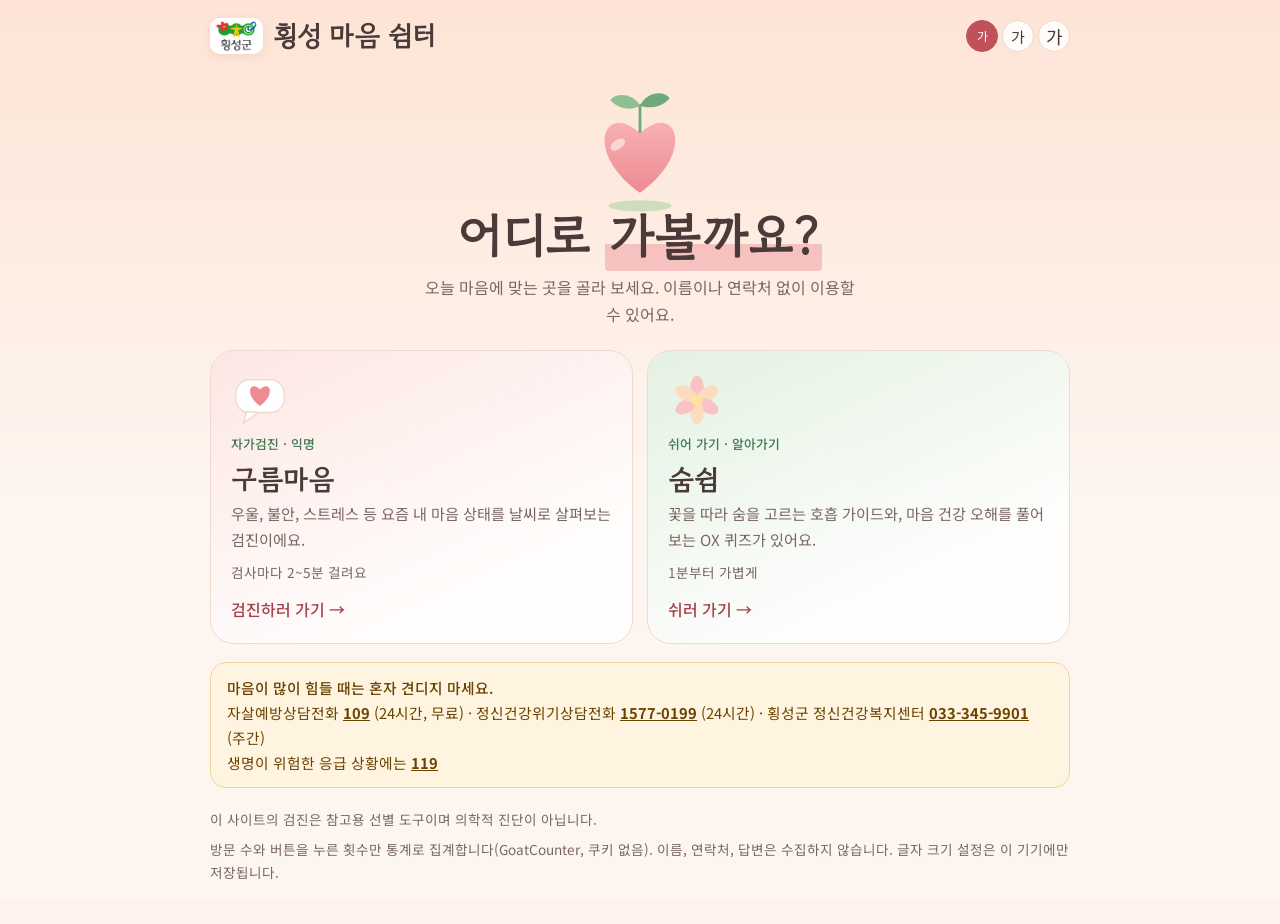
==== commit dd2a34d2: "Add files via upload" ====
--- a/index.html
+++ b/index.html
@@ -3,9 +3,59 @@
 <head>
 <meta charset="utf-8">
 <meta name="viewport" content="width=device-width, initial-scale=1">
-<title>구름마음</title>
-<meta http-equiv="refresh" content="0; url=maeum/">
-<link rel="canonical" href="maeum/">
+<title>횡성 마음 쉼터 · 구름마음 · 숨쉼</title>
+<meta name="description" content="마음 자가검진(구름마음)과 호흡 가이드·마음 건강 퀴즈(숨쉼) 중 골라서 시작해 보세요. 이름이나 연락처 없이 이용할 수 있어요.">
+<link rel="stylesheet" href="https://fonts.googleapis.com/css2?family=Gaegu:wght@400;700&family=Gowun+Dodum&family=Noto+Sans+KR:wght@400;500;700&display=swap">
+<link rel="stylesheet" href="shared/common.css">
+<link rel="stylesheet" href="shim/style.css">
+<style>
+.choose { text-align: center; padding-top: 6px; }
+.choose h1 { font-family: var(--f-hand); font-weight: 700; font-size: clamp(2.2rem, 8vw, 3.1rem); line-height: 1.2; }
+.choose .lead { margin: 8px auto 0; max-width: 28em; }
+.choose .sproutheart { width: 130px; height: 130px; display: block; margin: 0 auto 2px; overflow: visible; }
+.choose .cards { text-align: left; margin-top: 22px; }
+.card.c-peach { background: linear-gradient(155deg, var(--soft), var(--card) 75%); }
+.card .go { display: inline-block; margin-top: 12px; color: var(--ink); font-weight: 500; }
+.card .meta { margin-top: 8px; font-size: .85rem; color: var(--muted); }
+</style>
 </head>
-<body><p><a href="maeum/">구름마음 자가검진으로 이동</a></p></body>
+<body data-view="home">
+<div class="bgs" aria-hidden="true"><i class="b-home"></i><i class="b-calm"></i><i class="b-blue"></i></div>
+<div class="sky" aria-hidden="true"><div class="cloud c1"></div><div class="cloud c2"></div></div>
+<div class="wrap">
+  <header class="top">
+    <span class="brand"><img class="loc-logo" src="shared/logo.png" alt="횡성군"><span>횡성 마음 쉼터</span></span>
+    <div class="tools" id="tools"></div>
+  </header>
+  <main class="choose in-up" id="main"></main>
+  <div id="help"></div>
+  <footer id="foot"></footer>
+</div>
+<noscript><p style="padding:16px">구름마음: <a href="maeum/">maeum/</a> · 숨쉼: <a href="shim/">shim/</a></p></noscript>
+<script src="shared/config.js"></script>
+<script src="shared/common.js"></script>
+<script src="shared/illus.js"></script>
+<script>
+(function () {
+  var C = window.Common, I = window.Illus;
+  document.getElementById("tools").innerHTML = C.fsHtml;
+  C.initFs();
+  document.getElementById("help").innerHTML = C.crisisHtml();
+  C.linkNums(document.getElementById("help"));
+  document.getElementById("foot").innerHTML =
+    "<p>이 사이트의 검진은 참고용 선별 도구이며 의학적 진단이 아닙니다.</p>" +
+    (C.statsOn ? "<p>방문 수와 버튼을 누른 횟수만 통계로 집계합니다(GoatCounter, 쿠키 없음). 이름, 연락처, 답변은 수집하지 않습니다. 글자 크기 설정은 이 기기에만 저장됩니다.</p>" : "");
+  document.getElementById("main").innerHTML =
+    I.sprout("R") +
+    '<h1>어디로 <span class="hl">가볼까요?</span></h1>' +
+    '<p class="lead">오늘 마음에 맞는 곳을 골라 보세요. 이름이나 연락처 없이 이용할 수 있어요.</p>' +
+    '<div class="cards">' +
+    '<a class="card c-peach" style="--i:0" data-go="maeum" data-from="home" href="maeum/?ref=home">' + I.icon("talk") +
+      '<span class="tagc">자가검진 · 익명</span><h2>구름마음</h2><p>우울, 불안, 스트레스 등 요즘 내 마음 상태를 날씨로 살펴보는 검진이에요.</p><div class="meta">검사마다 2~5분 걸려요</div><span class="go">검진하러 가기 →</span></a>' +
+    '<a class="card c-green" style="--i:1" data-go="shim" data-from="home" href="shim/?ref=home">' + I.icon("bloom") +
+      '<span class="tagc">쉬어 가기 · 알아가기</span><h2>숨쉼</h2><p>꽃을 따라 숨을 고르는 호흡 가이드와, 마음 건강 오해를 풀어 보는 OX 퀴즈가 있어요.</p><div class="meta">1분부터 가볍게</div><span class="go">쉬러 가기 →</span></a>' +
+    '</div>';
+})();
+</script>
+</body>
 </html>
--- a/shared/common.css
+++ b/shared/common.css
@@ -0,0 +1,85 @@
+/* 숨쉼 공통 스타일: 따뜻한 파스텔 (복숭아 · 연두 · 하늘 · 분홍) */
+:root {
+  --bg: #fdf3ec; --card: rgba(255,255,255,.86); --fg: #4a3a3a; --muted: #7a6764; --line: #f0d9cf;
+  --accent: #ec8f94; --btn: #c0505a; --btn-fg: #fff; --ink: #a8434d; --soft: #fde6e3;
+  --sage: #9ccaa0; --sage-soft: #e3f1e2; --sage-ink: #3f7a50; --blue-soft: #dcebfa;
+  --cloud: #fff; --sun: #ffe2a0; --heart1: #f7b0b3; --heart2: #ee8a92;
+  --leaf: #8dbf93; --leaf2: #6fa87b; --hill1: #dcebd6; --hill2: #c3e0bd; --hill3: #a7d2a3;
+  --petal: #f9c3c3; --petal2: #fbdcbf; --blob: #fbd9cc;
+  --warm-soft: #fff1d2; --g-home: #fde4d6; --g-calm: #d9eedb; --g-blue: #d5e7fa; --g-end: #fdf6f0;
+  --warn-bg: #fff4df; --warn-fg: #6b4300; --warn-line: #f0d49c; --ok: #3f7a50; --no: #a8434d;
+  --scale: 1;
+  --f-display: "Gowun Dodum", "Noto Sans KR", "Apple SD Gothic Neo", "Malgun Gothic", sans-serif;
+  --f-hand: "Gaegu", "Gowun Dodum", "Noto Sans KR", "Malgun Gothic", sans-serif;
+  --f-body: "Noto Sans KR", "Apple SD Gothic Neo", "Malgun Gothic", sans-serif;
+}
+@media (prefers-color-scheme: dark) {
+  :root:not([data-theme="light"]) {
+    --bg: #2b2326; --card: rgba(62,47,50,.9); --fg: #f7ebe6; --muted: #c9afa9; --line: #5b4548;
+    --accent: #f19da1; --btn: #f0959b; --btn-fg: #2b1a1c; --ink: #f4adb1; --soft: #4a3235;
+    --sage: #7fae86; --sage-soft: #2f4333; --sage-ink: #9fd3a7; --blue-soft: #2b3b52;
+    --cloud: #5a4a50; --sun: #e8c372; --heart1: #e69aa0; --heart2: #d6767f;
+    --leaf: #6a9a72; --leaf2: #558760; --hill1: #3a4a3d; --hill2: #324238; --hill3: #2a3a30;
+    --petal: #c98086; --petal2: #c9a07f; --blob: #4b3436;
+    --warm-soft: #4a3f26; --g-home: #3d2a2d; --g-calm: #25382c; --g-blue: #25344a; --g-end: #2b2326;
+    --warn-bg: #3a2f1a; --warn-fg: #f3d9a4; --warn-line: #6b5326; --ok: #9fd3a7; --no: #f4adb1;
+    color-scheme: dark;
+  }
+}
+:root[data-fs="1"] { --scale: 1.15; }
+:root[data-fs="2"] { --scale: 1.3; }
+* { box-sizing: border-box; }
+html { font-size: calc(100% * var(--scale)); }
+body {
+  margin: 0; min-height: 100vh; background: var(--bg); color: var(--fg);
+  font-family: var(--f-body); line-height: 1.7; word-break: keep-all;
+  padding: 18px max(16px, env(safe-area-inset-right)) 40px max(16px, env(safe-area-inset-left)); overflow-x: hidden;
+}
+/* 화면마다 바뀌는 배경 (부드럽게 겹쳐 바뀜) */
+.bgs i { position: fixed; inset: 0; z-index: -1; opacity: 0; transition: opacity .9s ease; pointer-events: none; }
+.b-home { background: linear-gradient(180deg, var(--g-home) 0, var(--g-end) 520px); }
+.b-calm { background: linear-gradient(180deg, var(--g-calm) 0, var(--g-end) 560px); }
+.b-blue { background: linear-gradient(180deg, var(--g-blue) 0, var(--g-end) 560px); }
+body[data-view="home"] .b-home, body[data-view="cards"] .b-home, body[data-view="breath"] .b-calm, body[data-view="session"] .b-calm, body[data-view="walk"] .b-calm, body[data-view="myth"] .b-blue { opacity: 1; }
+
+.wrap { max-width: 860px; margin: 0 auto; position: relative; z-index: 1; }
+h1, h2, h3 { font-family: var(--f-display); font-weight: 400; margin: 0; line-height: 1.3; text-wrap: balance; }
+p { margin: 0; }
+button, a { font: inherit; }
+button { color: inherit; cursor: pointer; }
+:focus-visible { outline: 3px solid var(--btn); outline-offset: 2px; }
+
+.btn { display: inline-block; text-decoration: none; background: var(--card); border: 1px solid var(--line); border-radius: 999px; padding: 10px 22px; color: var(--fg); transition: transform .15s, background .2s, box-shadow .2s; }
+.btn:hover { background: var(--soft); box-shadow: 0 4px 12px rgba(190, 110, 100, .15); }
+.btn:active { transform: scale(.96); }
+.btn.primary { background: var(--btn); border-color: var(--btn); color: var(--btn-fg); font-weight: 500; }
+.btn.primary:hover { filter: brightness(1.06); background: var(--btn); }
+
+header.top { display: flex; align-items: center; justify-content: space-between; gap: 12px; flex-wrap: wrap; margin-bottom: 14px; }
+.brand { display: flex; align-items: center; gap: 10px; text-decoration: none; color: inherit; font-family: var(--f-hand); font-weight: 700; font-size: 1.7rem; line-height: 1; }
+.loc-logo { height: 36px; width: auto; background: #fff; border-radius: 10px; padding: 3px 6px; box-shadow: 0 2px 8px rgba(190, 110, 100, .15); }
+.tools { display: flex; align-items: center; gap: 10px; flex-wrap: wrap; }
+.tools .sw { font-size: .9rem; color: var(--ink); text-decoration: none; background: var(--card); border: 1px solid var(--line); border-radius: 999px; padding: 4px 14px; }
+.fs { display: inline-flex; gap: 4px; }
+.fs button { width: 32px; height: 32px; border-radius: 50%; border: 1px solid var(--line); background: var(--card); line-height: 1; padding: 0; }
+.fs .s0 { font-size: 12px; } .fs .s1 { font-size: 15px; } .fs .s2 { font-size: 18px; }
+.fs button[aria-pressed="true"] { background: var(--btn); color: var(--btn-fg); border-color: var(--btn); }
+
+.help-strip { margin-top: 18px; padding: 12px 16px; background: var(--warn-bg); color: var(--warn-fg); border: 1px solid var(--warn-line); border-radius: 16px; font-size: .92rem; }
+.help-strip b { font-weight: 500; }
+a.num { color: inherit; font-weight: 700; text-decoration: underline; white-space: nowrap; }
+footer { margin-top: 20px; color: var(--muted); font-size: .85rem; display: grid; gap: 6px; }
+
+.sky { position: absolute; inset: 0 0 auto 0; height: 420px; overflow: hidden; pointer-events: none; z-index: 0; }
+.cloud { position: absolute; width: 150px; height: 46px; background: var(--cloud); border-radius: 60px; opacity: .8; animation: drift 90s linear infinite; }
+.cloud::before, .cloud::after { content: ""; position: absolute; background: var(--cloud); border-radius: 50%; }
+.cloud::before { width: 66px; height: 66px; left: 20px; top: -32px; }
+.cloud::after { width: 48px; height: 48px; right: 24px; top: -22px; }
+.c1 { top: 60px; left: -200px; }
+.c2 { top: 190px; left: -200px; opacity: .55; animation-name: drift2; animation-duration: 130s; animation-delay: -60s; }
+@keyframes drift { to { transform: translateX(calc(100vw + 400px)); } }
+@keyframes drift2 { to { transform: translateX(calc(100vw + 400px)) scale(.65); } }
+@media (prefers-reduced-motion: reduce) {
+  .cloud { animation: none; left: 12%; } .c2 { left: 60%; }
+  *, *::before, *::after { transition-duration: .01ms !important; animation-duration: .01ms !important; animation-iteration-count: 1 !important; }
+}
--- a/shim/style.css
+++ b/shim/style.css
@@ -0,0 +1,194 @@
+/* 숨쉼 전용 스타일 (공통은 ../shared/common.css) */
+
+/* ---- 일러스트 색과 움직임 ---- */
+svg .blob { fill: var(--blob); opacity: .55; }
+svg .sunf { fill: var(--sun); } svg .halo { fill: var(--sun); opacity: .35; transform-box: fill-box; transform-origin: center; animation: pulse 5s ease-in-out infinite; }
+svg .cloudf { fill: var(--cloud); opacity: .95; }
+svg .h1 { fill: var(--hill1); } svg .h2 { fill: var(--hill2); } svg .h3 { fill: var(--hill3); }
+svg .stem { stroke: var(--leaf2); stroke-width: 3; fill: none; stroke-linecap: round; }
+svg .leaf { fill: var(--leaf); } svg .leaf2 { fill: var(--leaf2); }
+svg .pet-a { fill: var(--petal); } svg .pet-b { fill: #fff; } svg .pet-c { fill: var(--petal2); } svg .fcent { fill: var(--sun); }
+svg .hs1 { stop-color: var(--heart1); } svg .hs2 { stop-color: var(--heart2); }
+svg .shine { fill: #fff; opacity: .55; }
+svg .gshadow { fill: var(--hill3); opacity: .55; }
+svg .tw { stroke: var(--sun); stroke-width: 4; stroke-linecap: round; fill: none; animation: twinkle 2.4s ease-in-out infinite; animation-delay: var(--d); }
+svg .fh { fill: var(--heart1); opacity: 0; animation: floatup 6s ease-in infinite; animation-delay: var(--d); }
+svg .sway { transform-origin: 0 0; animation: sway 5s ease-in-out infinite alternate; animation-delay: var(--d, 0s); }
+svg .pop { transform-origin: 0 0; animation: pop .9s cubic-bezier(.3, 1.4, .5, 1) both; animation-delay: var(--d, 0s); }
+svg .bob { animation: bob 4.5s ease-in-out infinite; }
+svg .cdrift { animation: cdrift var(--t, 18s) ease-in-out infinite alternate; }
+@keyframes sway { from { transform: rotate(-2.5deg); } to { transform: rotate(3deg); } }
+@keyframes pop { from { transform: scale(0); } 60% { transform: scale(1.15); } to { transform: scale(1); } }
+@keyframes bob { 50% { transform: translateY(-8px); } }
+@keyframes twinkle { 0%, 100% { opacity: .15; } 50% { opacity: 1; } }
+@keyframes floatup { 0% { transform: translateY(0) scale(var(--s, 1)); opacity: 0; } 20% { opacity: .85; } 100% { transform: translateY(-110px); opacity: 0; } }
+@keyframes cdrift { from { transform: translateX(calc(var(--amp) * -1)); } to { transform: translateX(var(--amp)); } }
+@keyframes pulse { 50% { transform: scale(1.12); } }
+
+/* ---- 화면 전환 ---- */
+.in-up { animation: inUp .55s cubic-bezier(.2, .8, .3, 1) both; }
+.in-next { animation: inNext .45s cubic-bezier(.2, .8, .3, 1) both; }
+.out-up { animation: outUp .22s ease forwards; }
+.out-next { animation: outNext .22s ease forwards; }
+@keyframes inUp { from { opacity: 0; transform: translateY(14px); } to { opacity: 1; transform: none; } }
+@keyframes inNext { from { opacity: 0; transform: translateX(28px); } to { opacity: 1; transform: none; } }
+@keyframes outUp { to { opacity: 0; transform: translateY(-8px); } }
+@keyframes outNext { to { opacity: 0; transform: translateX(-28px); } }
+@keyframes rise { from { opacity: 0; transform: translateY(16px); } to { opacity: 1; transform: none; } }
+
+/* ---- 처음 화면 ---- */
+.hero { display: grid; gap: 14px; align-items: center; }
+@media (min-width: 760px) { .hero { grid-template-columns: 1fr 1.2fr; gap: 24px; } }
+.hero h1 { font-family: var(--f-hand); font-weight: 700; font-size: clamp(2.3rem, 8vw, 3.3rem); line-height: 1.2; }
+.hl { background: linear-gradient(transparent 62%, color-mix(in srgb, var(--accent) 45%, transparent) 62%); border-radius: 4px; padding: 0 .08em; }
+.hero p.lead { color: var(--muted); margin-top: 10px; }
+.hero-art svg { width: 100%; height: auto; display: block; }
+.bubble { margin-top: 16px; min-height: 4.4rem; display: flex; align-items: center; padding: 14px 20px; border-radius: 28px 28px 28px 8px; background: var(--card); box-shadow: 0 6px 20px rgba(190, 110, 100, .12); font-family: var(--f-hand); font-weight: 700; font-size: 1.45rem; line-height: 1.35; transition: opacity .5s ease, transform .5s ease; }
+.bubble.fade { opacity: 0; transform: translateY(6px); }
+.cards { display: grid; gap: 14px; margin-top: 20px; grid-template-columns: 1fr 1fr; }
+@media (max-width: 560px) { .cards { grid-template-columns: 1fr; } }
+.card { position: relative; overflow: hidden; display: block; text-decoration: none; color: inherit; border: 1px solid var(--line); border-radius: 24px; padding: 20px; animation: rise .6s cubic-bezier(.2, .8, .3, 1) both; animation-delay: calc(var(--i, 0) * .12s + .1s); transition: transform .25s, box-shadow .25s; }
+.card.c-green { background: linear-gradient(155deg, var(--sage-soft), var(--card) 75%); }
+.card.c-blue { background: linear-gradient(155deg, var(--blue-soft), var(--card) 75%); }
+.card:hover { transform: translateY(-3px); box-shadow: 0 12px 26px rgba(190, 110, 100, .16); }
+.card:active { transform: scale(.98); }
+.card .ic { width: 58px; height: 58px; display: block; transition: transform .6s ease; }
+.card:hover .ic { transform: rotate(18deg) scale(1.08); }
+.card h2 { font-family: var(--f-hand); font-weight: 700; font-size: 1.7rem; margin: 6px 0 4px; }
+.card p { color: var(--muted); font-size: .95rem; }
+.card .tagc { font-size: .8rem; color: var(--sage-ink); font-weight: 500; }
+.ic .op-a { fill: var(--petal); } .ic .op-b { fill: var(--petal2); } .ic .oc { fill: var(--sun); } .ic .ic-a { fill: #fff; stroke: var(--line); stroke-width: 1.5; } .ic .ic-b { fill: var(--heart2); }
+.sisterbox { margin-top: 16px; display: flex; flex-wrap: wrap; gap: 12px; align-items: center; justify-content: space-between; background: var(--card); border: 1px dashed var(--line); border-radius: 20px; padding: 14px 18px; animation: rise .6s both; animation-delay: .4s; }
+.sisterbox b { display: block; font-family: var(--f-hand); font-weight: 700; font-size: 1.3rem; }
+.sisterbox span { color: var(--muted); font-size: .92rem; }
+.garden { margin: 26px -16px -6px; overflow: hidden; border-radius: 0 0 24px 24px; }
+.garden svg { width: 100%; height: auto; display: block; }
+
+/* ---- 공통 패널 ---- */
+.panel { background: var(--card); border: 1px solid var(--line); border-radius: 26px; padding: 24px; box-shadow: 0 10px 30px rgba(190, 110, 100, .1); backdrop-filter: blur(4px); }
+.panel h2 { font-family: var(--f-hand); font-weight: 700; font-size: 1.9rem; }
+.lead { color: var(--muted); margin-top: 6px; }
+.back { background: none; border: 0; color: var(--ink); padding: 4px 0; margin-bottom: 8px; text-decoration: none; display: inline-block; }
+.opts { display: grid; gap: 10px; margin-top: 16px; }
+.opt { text-align: left; background: transparent; border: 1px solid var(--line); border-radius: 18px; padding: 12px 16px; transition: background .2s, border-color .2s, transform .15s; }
+.opt:hover { background: var(--sage-soft); }
+.opt:active { transform: scale(.985); }
+.opt b { font-weight: 500; }
+.opt small { display: block; color: var(--muted); }
+.opt[aria-pressed="true"] { border-color: var(--sage-ink); background: var(--sage-soft); box-shadow: inset 0 0 0 1px var(--sage-ink); }
+.chips { display: flex; gap: 8px; margin-top: 8px; flex-wrap: wrap; }
+.chip { border: 1px solid var(--line); background: transparent; border-radius: 999px; padding: 6px 18px; transition: background .2s; }
+.chip[aria-pressed="true"] { background: var(--sage-ink); color: #fff; border-color: var(--sage-ink); }
+.label { margin-top: 18px; font-weight: 500; }
+.safe { margin-top: 16px; font-size: .88rem; color: var(--muted); }
+.ready { margin: 14px 0 0; padding-left: 1.3em; }
+.ready li::marker { color: var(--accent); content: "● "; font-size: .7em; }
+.actions { display: flex; gap: 10px; flex-wrap: wrap; margin-top: 20px; }
+
+/* ---- 호흡 화면 ---- */
+.stage { position: relative; overflow: hidden; text-align: center; padding: 14px 0 20px; }
+.orbwrap { width: min(74vw, 320px); aspect-ratio: 1; margin: 0 auto; display: grid; place-items: center; position: relative; z-index: 1; }
+.orb { width: 100%; height: 100%; transform: scale(.55); transition: transform var(--d, 1s) ease-in-out; }
+.orb.in, .orb.hold { transform: scale(1); } .orb.out { transform: scale(.55); }
+.orb svg { width: 100%; height: 100%; display: block; overflow: visible; }
+.orb .petals, .orb .petals2 { transition: transform var(--d, 1s) ease-in-out; transform-origin: 0 0; }
+.orb.in .petals, .orb.hold .petals { transform: rotate(22.5deg); } .orb.in .petals2, .orb.hold .petals2 { transform: rotate(-22.5deg); }
+.orb .op-a { fill: var(--petal); fill-opacity: .9; } .orb .op-b { fill: var(--petal2); fill-opacity: .9; } .orb .op-c { fill: #fff; fill-opacity: .7; } .orb .oc { fill: var(--sun); }
+.orb .hl1 { stop-color: var(--sun); stop-opacity: .55; } .orb .hl2 { stop-color: var(--sun); stop-opacity: 0; }
+.phase { font-family: var(--f-hand); font-weight: 700; font-size: 2.2rem; margin-top: 4px; min-height: 2.8rem; transition: opacity .3s; position: relative; z-index: 1; }
+.count { color: var(--muted); font-size: 1.2rem; min-height: 1.7rem; position: relative; z-index: 1; }
+.bar { height: 8px; background: var(--soft); border-radius: 99px; margin: 16px auto 0; max-width: 360px; overflow: visible; position: relative; z-index: 1; }
+.bar i { display: block; height: 100%; width: 0; background: linear-gradient(90deg, var(--petal), var(--accent)); border-radius: 99px; }
+.left { color: var(--muted); font-size: .9rem; margin-top: 6px; position: relative; z-index: 1; }
+.stage .actions { position: relative; z-index: 1; justify-content: center; }
+.pf { position: absolute; top: -20px; width: 12px; height: 16px; border-radius: 50% 50% 50% 0; background: var(--petal); opacity: 0; animation: fall 12s linear infinite; }
+.pf:nth-of-type(2n) { background: var(--petal2); }
+@keyframes fall { 0% { transform: translate(0, 0) rotate(0); opacity: 0; } 10% { opacity: .8; } 100% { transform: translate(40px, 520px) rotate(300deg); opacity: 0; } }
+@media (prefers-reduced-motion: reduce) {
+  .orb { transform: none !important; transition: none !important; } .orb .petals, .orb .petals2 { transform: none !important; transition: none !important; }
+  .orb.in .op-a, .orb.hold .op-a { fill-opacity: 1; } .orb.out .op-a { fill-opacity: .35; } .pf { display: none; }
+}
+body.session-mode .help-strip, body.session-mode footer, body.session-mode .tools .sw, body.session-mode .garden { display: none; }
+
+/* ---- OX 퀴즈 ---- */
+.fl-row { display: flex; gap: 4px; justify-content: center; margin: 4px 0 14px; flex-wrap: nowrap; }
+.fl { width: 20px; height: 20px; overflow: visible; flex: none; }
+@media (min-width: 480px) { .fl-row { gap: 6px; } .fl { width: 28px; height: 28px; } }
+.fl .p { fill: var(--line); transition: fill .4s; } .fl .c { fill: var(--bg); transition: fill .4s; }
+.fl.done .p { fill: var(--petal); } .fl.done .c { fill: var(--sun); }
+.fl.fresh { animation: pop .7s cubic-bezier(.3, 1.5, .5, 1); }
+.fl.now { animation: nowp 1.8s ease-in-out infinite; } .fl.now .p { fill: var(--blue-soft); }
+@keyframes nowp { 50% { transform: scale(1.18); } }
+.qno { color: var(--muted); font-size: .9rem; text-align: center; }
+.qtext { font-family: var(--f-display); font-size: 1.4rem; margin-top: 10px; line-height: 1.55; text-align: center; }
+.ox { display: grid; grid-template-columns: 1fr 1fr; gap: 12px; margin-top: 20px; }
+.ox button { border: 1px solid var(--line); background: transparent; border-radius: 20px; padding: 16px 8px; font-size: 1.05rem; transition: background .2s, transform .15s, border-color .2s; }
+.ox button b { display: block; font-family: var(--f-hand); font-size: 2.2rem; font-weight: 700; line-height: 1.1; }
+.ox button:not(:disabled):hover { background: var(--blue-soft); }
+.ox button:not(:disabled):active { transform: scale(.96); }
+.ox button:disabled { cursor: default; opacity: .6; }
+.ox button.pick { opacity: 1; border-color: var(--btn); background: var(--soft); }
+.reveal { margin-top: 18px; padding: 16px 18px; border-radius: 20px; background: var(--sage-soft); animation: rise .4s cubic-bezier(.2, .8, .3, 1) both; }
+.reveal h3 { font-family: var(--f-hand); font-weight: 700; font-size: 1.5rem; }
+.reveal .t-ok { color: var(--ok); } .reveal .t-no { color: var(--no); }
+.big { font-family: var(--f-hand); font-weight: 700; font-size: 2.6rem; margin-top: 4px; }
+
+/* ---- 마무리 화면 ---- */
+.done { text-align: center; }
+.done .sproutheart { width: 150px; height: 150px; display: block; margin: 0 auto 4px; overflow: visible; }
+.done .actions { justify-content: center; }
+
+.adv { display: inline-block; margin-left: 6px; padding: 1px 10px; border-radius: 999px; background: var(--soft); color: var(--ink); font-size: .8rem; font-weight: 500; }
+.reveal .src { margin-top: 8px; font-size: .82rem; color: var(--muted); }
+
+/* ---- 마음 카드 ---- */
+svg .hflat { fill: var(--heart1); } svg .hflat2 { fill: var(--petal2); }
+.ic .ic-path { stroke: var(--leaf2); stroke-width: 5; stroke-linecap: round; stroke-dasharray: 1 9; } .ic .ic-t1 { fill: var(--hill2); } .ic .ic-t2 { fill: var(--hill3); }
+.card.c-warm { background: linear-gradient(155deg, var(--warm-soft), var(--card) 75%); }
+.card.c-peach { background: linear-gradient(155deg, var(--soft), var(--card) 75%); }
+.catchips { display: flex; gap: 6px; flex-wrap: wrap; justify-content: center; margin: 12px 0 16px; }
+.catchips .chip { padding: 4px 14px; font-size: .92rem; }
+.deck { display: grid; touch-action: pan-y; user-select: none; position: relative; padding-bottom: 14px; }
+.deck::before, .deck::after { content: ""; position: absolute; left: 14px; right: 14px; bottom: 6px; height: 40px; border-radius: 0 0 26px 26px; background: var(--card); border: 1px solid var(--line); z-index: 0; }
+.deck::after { left: 28px; right: 28px; bottom: 0; opacity: .7; }
+.ccard { grid-area: 1 / 1; position: relative; z-index: 1; min-height: 300px; border-radius: 28px; padding: 26px 24px 22px; display: flex; flex-direction: column; justify-content: center; border: 1px solid var(--line); box-shadow: 0 12px 28px rgba(190, 110, 100, .16); overflow: hidden; }
+.k-emp { background: linear-gradient(160deg, var(--soft), var(--card)); }
+.k-cmf { background: linear-gradient(160deg, var(--blue-soft), var(--card)); }
+.k-rest { background: linear-gradient(160deg, var(--sage-soft), var(--card)); }
+.k-with { background: linear-gradient(160deg, var(--warm-soft), var(--card)); }
+.ccard .kind { position: absolute; top: 16px; left: 20px; font-size: .82rem; color: var(--muted); font-weight: 500; }
+.ccard .save { position: absolute; top: 8px; right: 10px; width: 44px; height: 44px; border: 0; background: transparent; font-size: 1.5rem; line-height: 1; color: var(--accent); }
+.ccard .save[aria-pressed="true"] { color: var(--btn); animation: pop2 .4s cubic-bezier(.3, 1.6, .5, 1); }
+@keyframes pop2 { from { transform: scale(.6); } to { transform: scale(1); } }
+.ccard .ctext { font-family: var(--f-hand); font-weight: 700; font-size: clamp(1.55rem, 6.4vw, 2rem); line-height: 1.45; text-wrap: balance; padding: 14px 0 20px; position: relative; z-index: 1; }
+.ccard .chelp { font-size: .9rem; position: relative; z-index: 1; }
+.ccard .motif { position: absolute; right: 8px; bottom: 6px; width: 96px; height: 96px; opacity: .85; pointer-events: none; }
+.ccard.enter { animation: cardIn .5s cubic-bezier(.2, .9, .3, 1) both; }
+.ccard.leave-l { animation: cardOutL .34s ease-in forwards; z-index: 2; }
+.ccard.leave-r { animation: cardOutR .34s ease-in forwards; z-index: 2; }
+@keyframes cardIn { from { opacity: 0; transform: translateY(14px) scale(.95); } to { opacity: 1; transform: none; } }
+@keyframes cardOutL { to { opacity: 0; transform: translateX(-70%) rotate(-9deg); } }
+@keyframes cardOutR { to { opacity: 0; transform: translateX(70%) rotate(9deg); } }
+.deckbar { display: flex; gap: 10px; justify-content: center; flex-wrap: wrap; margin-top: 18px; }
+.deckhint { text-align: center; color: var(--muted); font-size: .85rem; margin-top: 10px; }
+.empty { text-align: center; color: var(--muted); padding: 40px 10px; }
+.vh { position: absolute; width: 1px; height: 1px; overflow: hidden; clip: rect(0 0 0 0); white-space: nowrap; }
+
+/* ---- 산책길 ---- */
+.walks { display: grid; gap: 16px; margin-top: 18px; }
+.wcard { border: 1px solid var(--line); border-radius: 22px; overflow: hidden; background: linear-gradient(160deg, var(--sage-soft), var(--card) 70%); animation: rise .6s cubic-bezier(.2, .8, .3, 1) both; animation-delay: calc(var(--i, 0) * .1s); }
+.wcard .wimg { display: block; width: 100%; aspect-ratio: 16 / 9; object-fit: cover; background: var(--hill1); }
+.wcard .wbody { padding: 18px 20px 20px; }
+.wcard h3 { font-family: var(--f-hand); font-weight: 700; font-size: 1.6rem; }
+.wmeta { display: flex; flex-wrap: wrap; gap: 6px; margin-top: 8px; }
+.wmeta span { background: var(--card); border: 1px solid var(--line); border-radius: 999px; padding: 1px 12px; font-size: .85rem; }
+.wmeta .lv { background: var(--sage-soft); color: var(--sage-ink); border-color: var(--sage); }
+.wtags { margin-top: 8px; color: var(--sage-ink); font-size: .88rem; }
+.wcard p.intro { margin-top: 10px; }
+.wcard dl { margin: 12px 0 0; display: grid; gap: 8px; }
+.wcard dt { font-weight: 500; font-size: .88rem; color: var(--sage-ink); }
+.wcard dd { margin: 0; font-size: .95rem; }
+.wcard.ghost { border-style: dashed; background: var(--card); animation: none; }
+.wcard.ghost .ph { color: var(--muted); }
+.wcard.ghost .wimg { display: grid; place-items: center; color: var(--muted); font-size: .9rem; border-bottom: 1px dashed var(--line); background: var(--sage-soft); }
+.wnote { margin-top: 16px; text-align: center; font-family: var(--f-hand); font-weight: 700; font-size: 1.4rem; }
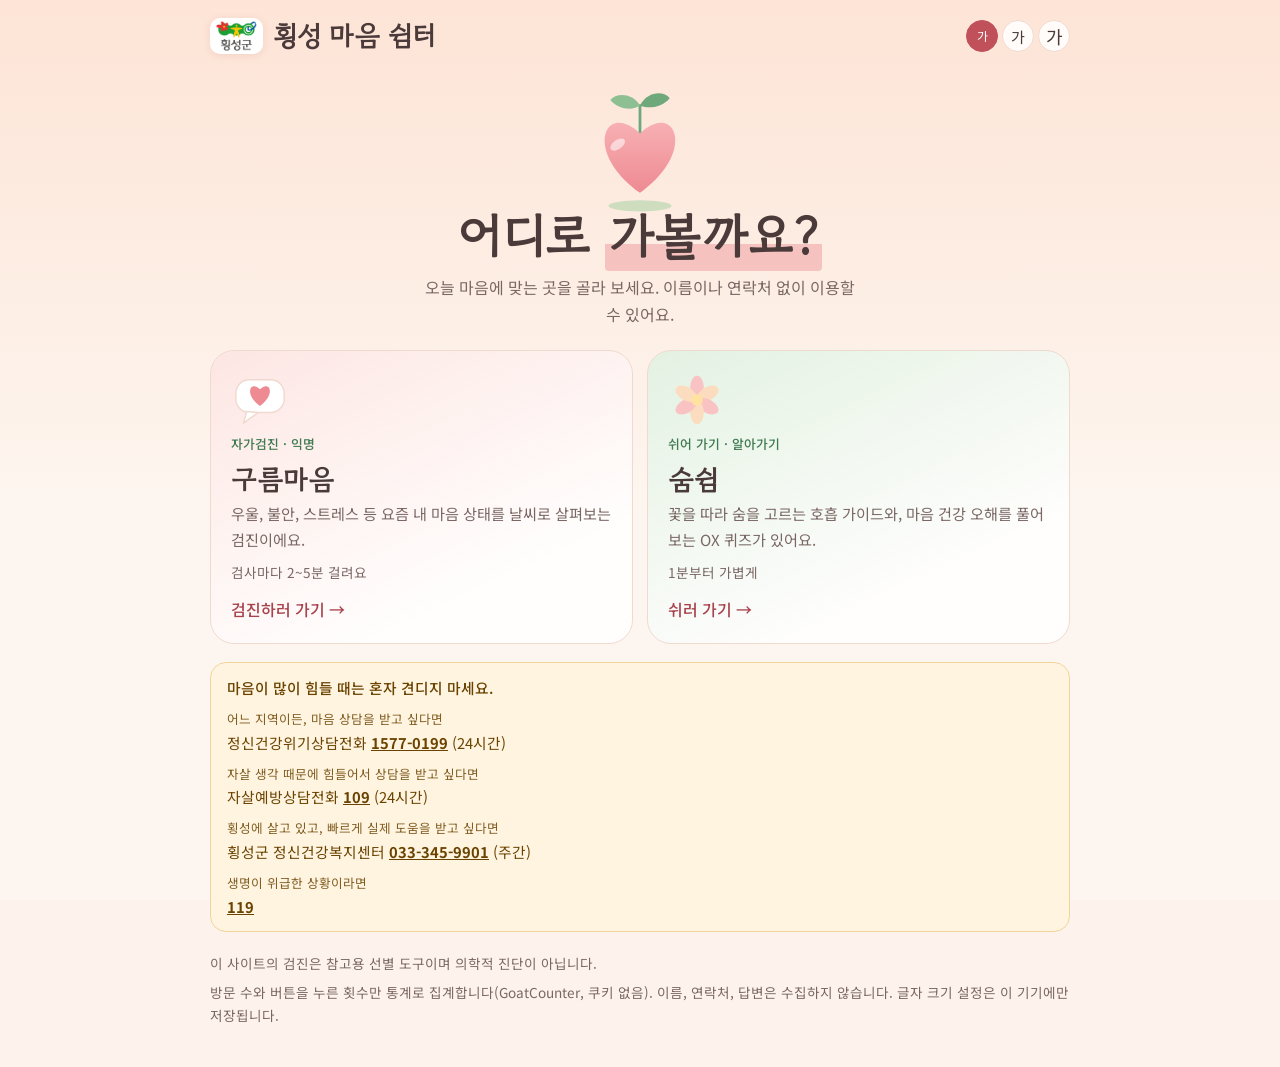
==== commit 4037e8df: "Add files via upload" ====
--- a/index.html
+++ b/index.html
@@ -6,8 +6,8 @@
 <title>횡성 마음 쉼터 · 구름마음 · 숨쉼</title>
 <meta name="description" content="마음 자가검진(구름마음)과 호흡 가이드·마음 건강 퀴즈(숨쉼) 중 골라서 시작해 보세요. 이름이나 연락처 없이 이용할 수 있어요.">
 <link rel="stylesheet" href="https://fonts.googleapis.com/css2?family=Gaegu:wght@400;700&family=Gowun+Dodum&family=Noto+Sans+KR:wght@400;500;700&display=swap">
-<link rel="stylesheet" href="shared/common.css">
-<link rel="stylesheet" href="shim/style.css">
+<link rel="stylesheet" href="shared/common.css?v=20261113a">
+<link rel="stylesheet" href="shim/style.css?v=20261113a">
 <style>
 .choose { text-align: center; padding-top: 6px; }
 .choose h1 { font-family: var(--f-hand); font-weight: 700; font-size: clamp(2.2rem, 8vw, 3.1rem); line-height: 1.2; }
@@ -32,9 +32,9 @@
   <footer id="foot"></footer>
 </div>
 <noscript><p style="padding:16px">구름마음: <a href="maeum/">maeum/</a> · 숨쉼: <a href="shim/">shim/</a></p></noscript>
-<script src="shared/config.js"></script>
-<script src="shared/common.js"></script>
-<script src="shared/illus.js"></script>
+<script src="shared/config.js?v=20261113a"></script>
+<script src="shared/common.js?v=20261113a"></script>
+<script src="shared/illus.js?v=20261113a"></script>
 <script>
 (function () {
   var C = window.Common, I = window.Illus;
--- a/shared/common.css
+++ b/shared/common.css
@@ -67,6 +67,8 @@
 
 .help-strip { margin-top: 18px; padding: 12px 16px; background: var(--warn-bg); color: var(--warn-fg); border: 1px solid var(--warn-line); border-radius: 16px; font-size: .92rem; }
 .help-strip b { font-weight: 500; }
+.hl-list { list-style: none; margin: 8px 0 0; padding: 0; display: grid; gap: 8px; }
+.hl-list .when { display: block; font-size: .86em; opacity: .85; }
 a.num { color: inherit; font-weight: 700; text-decoration: underline; white-space: nowrap; }
 footer { margin-top: 20px; color: var(--muted); font-size: .85rem; display: grid; gap: 6px; }
 
